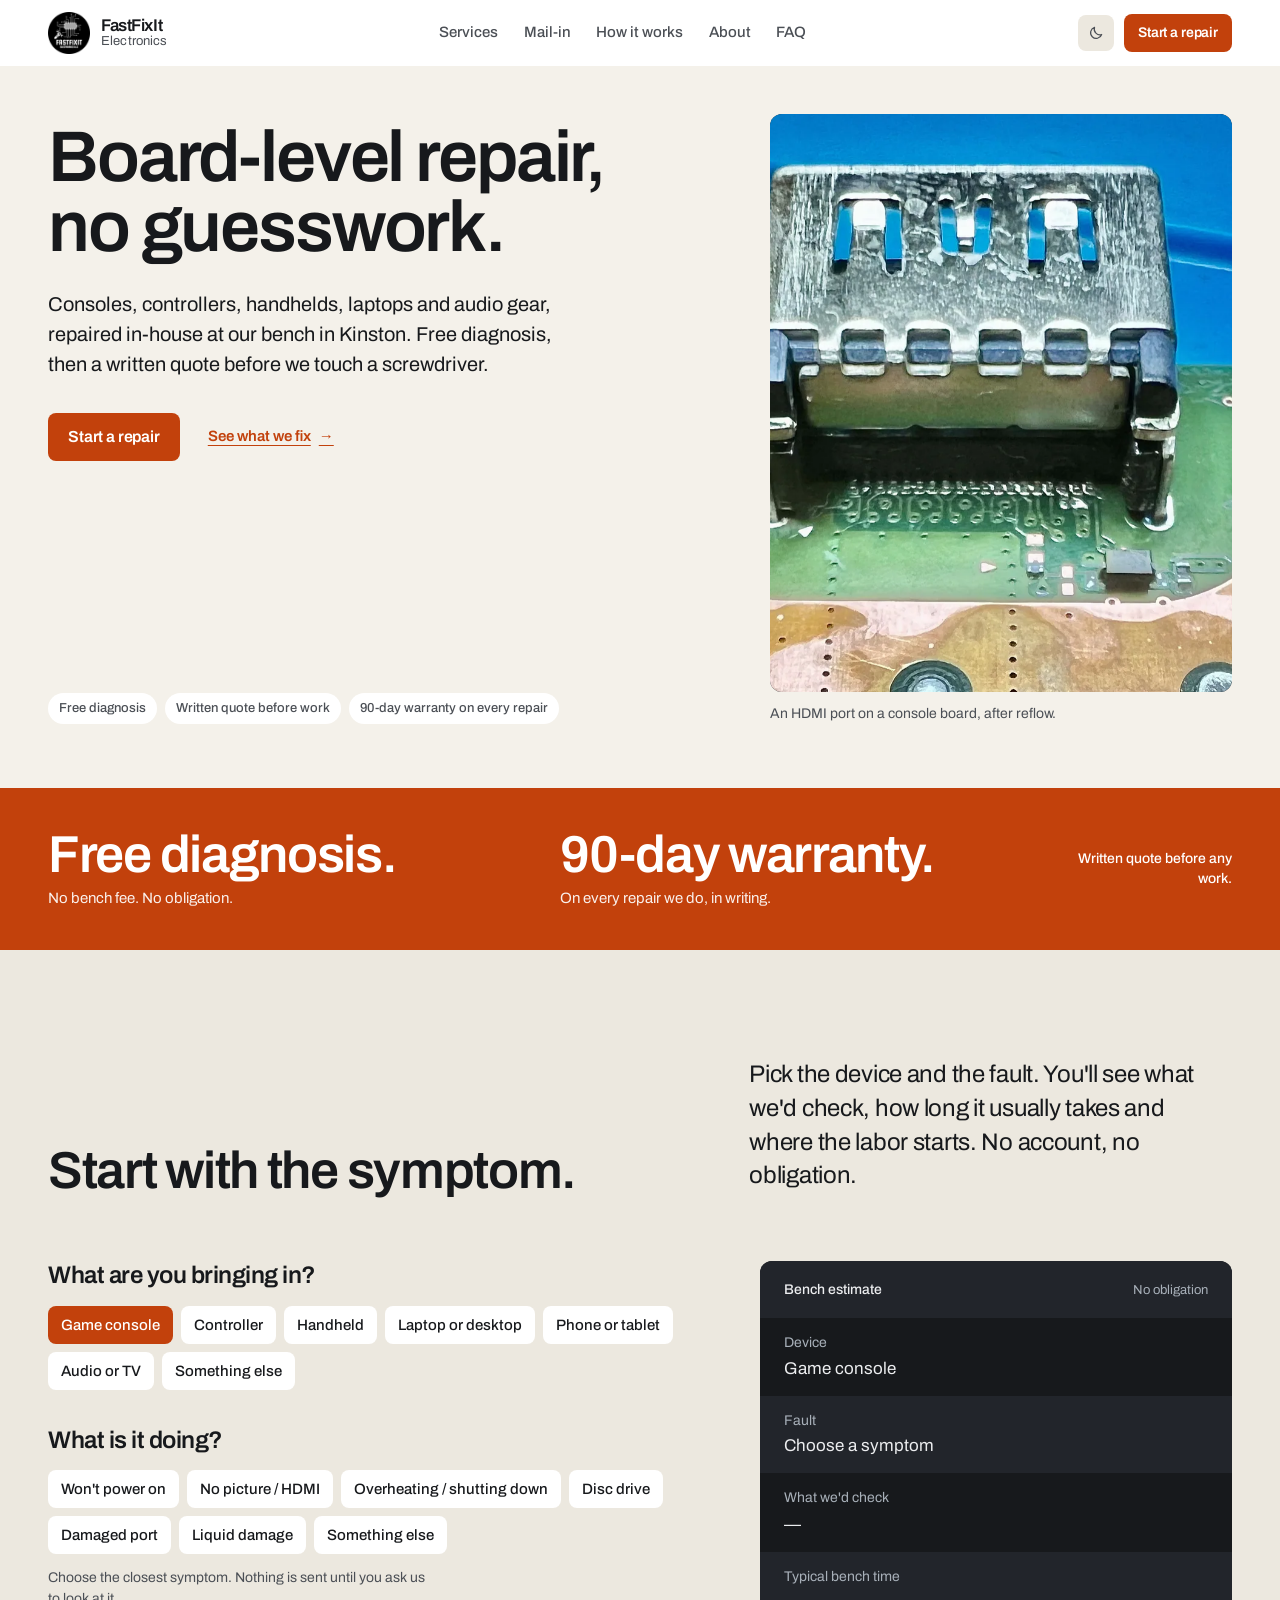
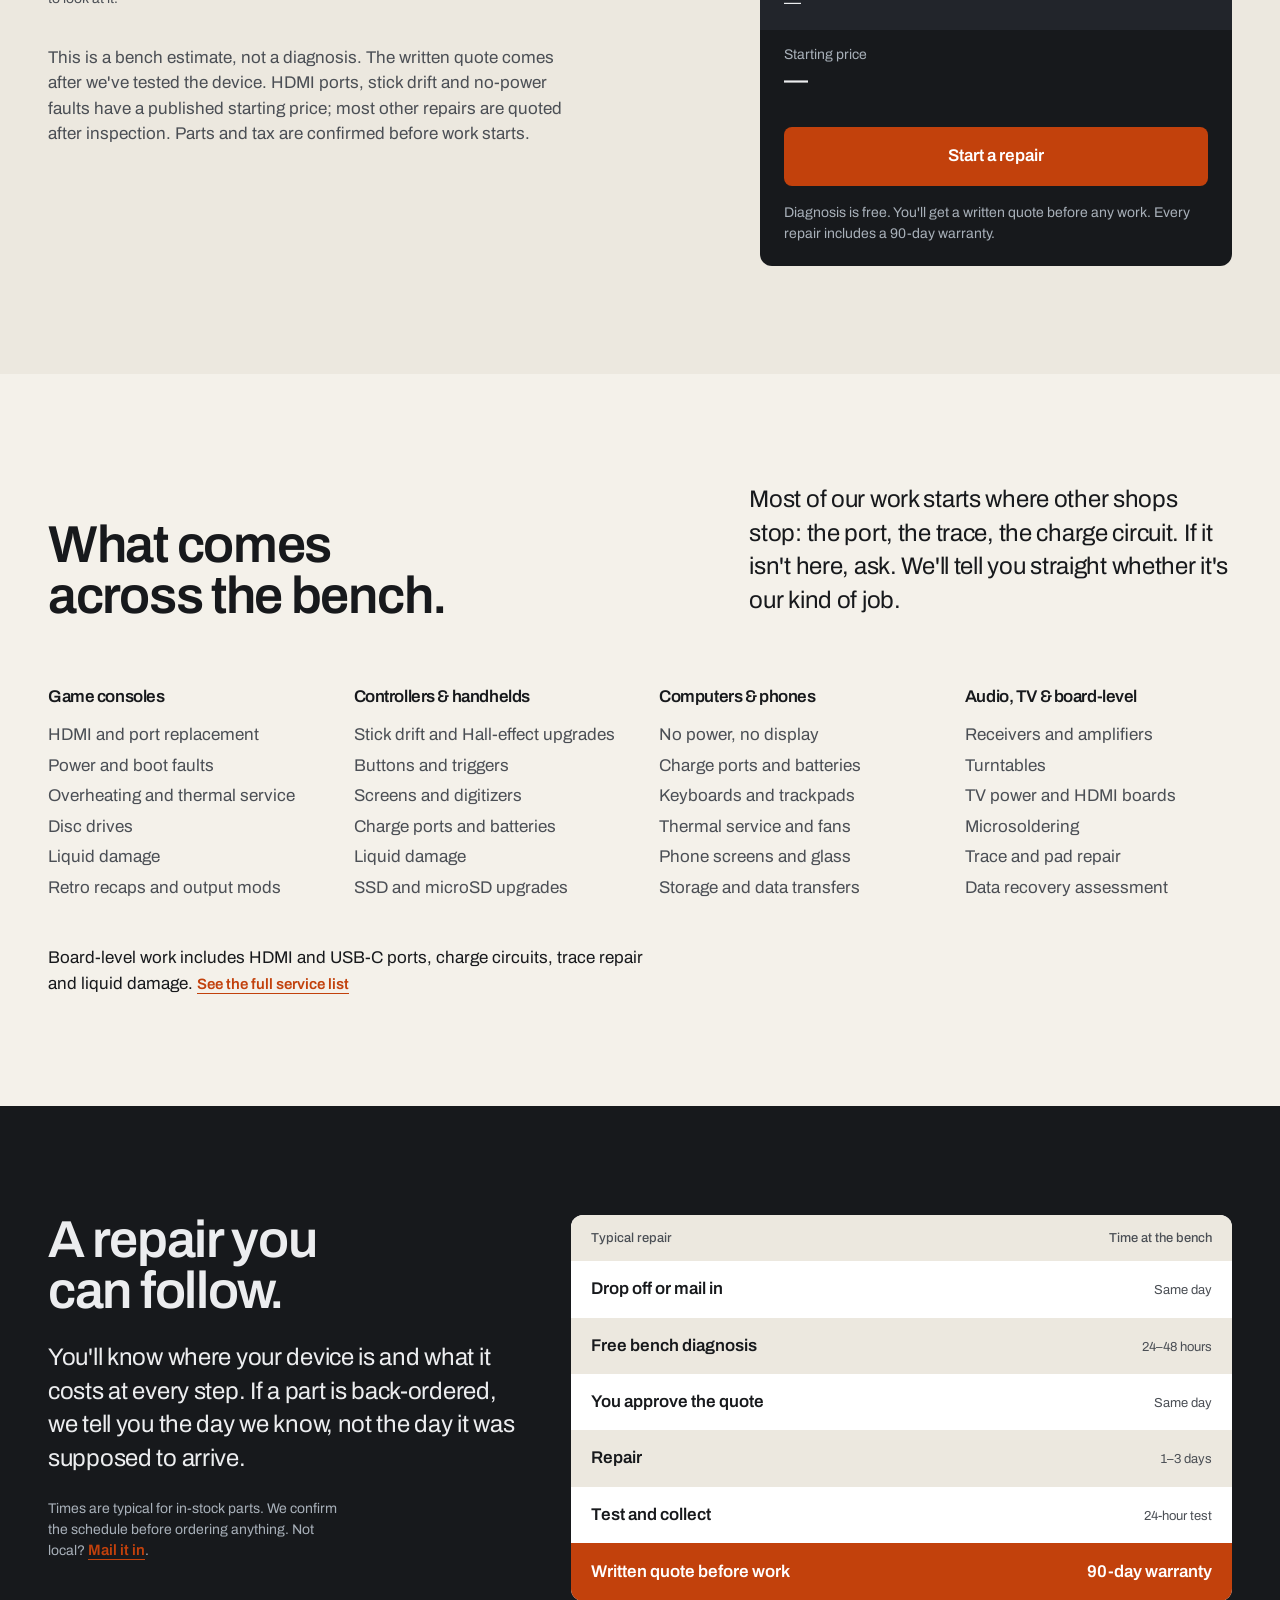
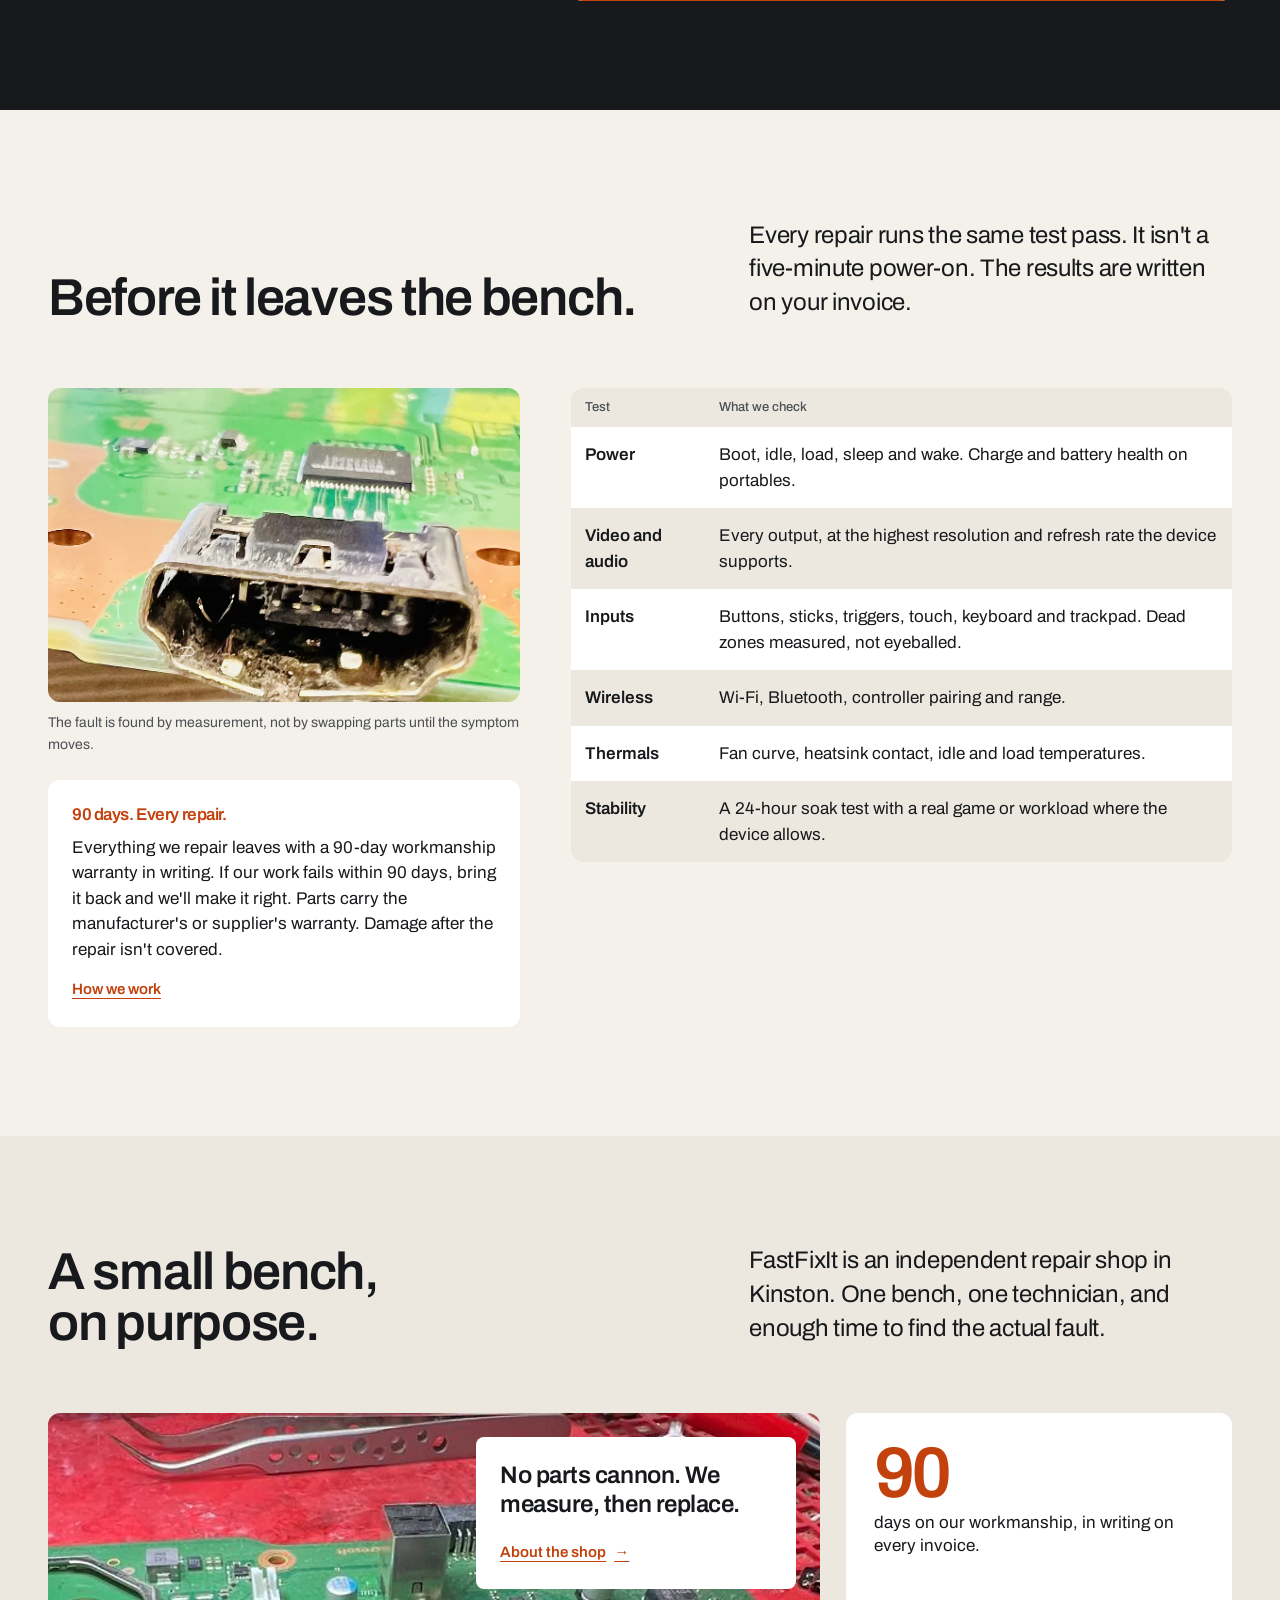
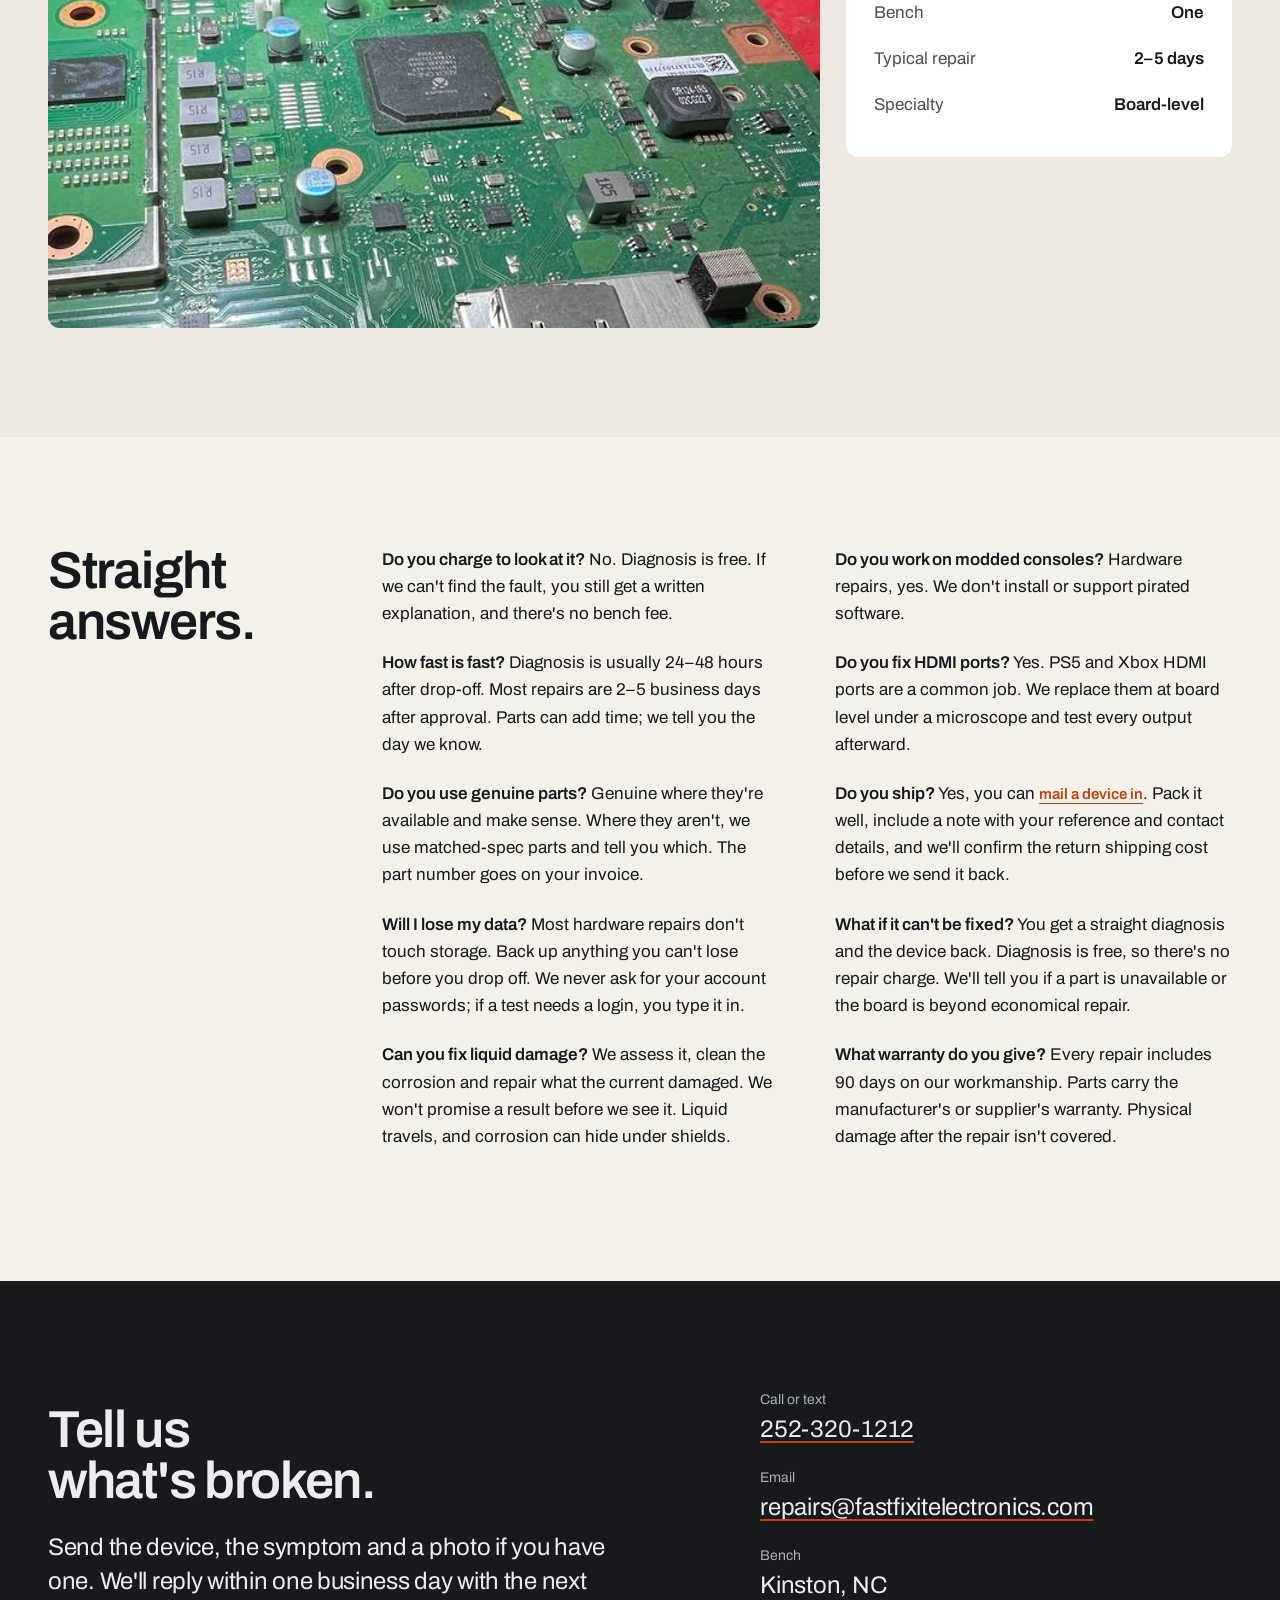
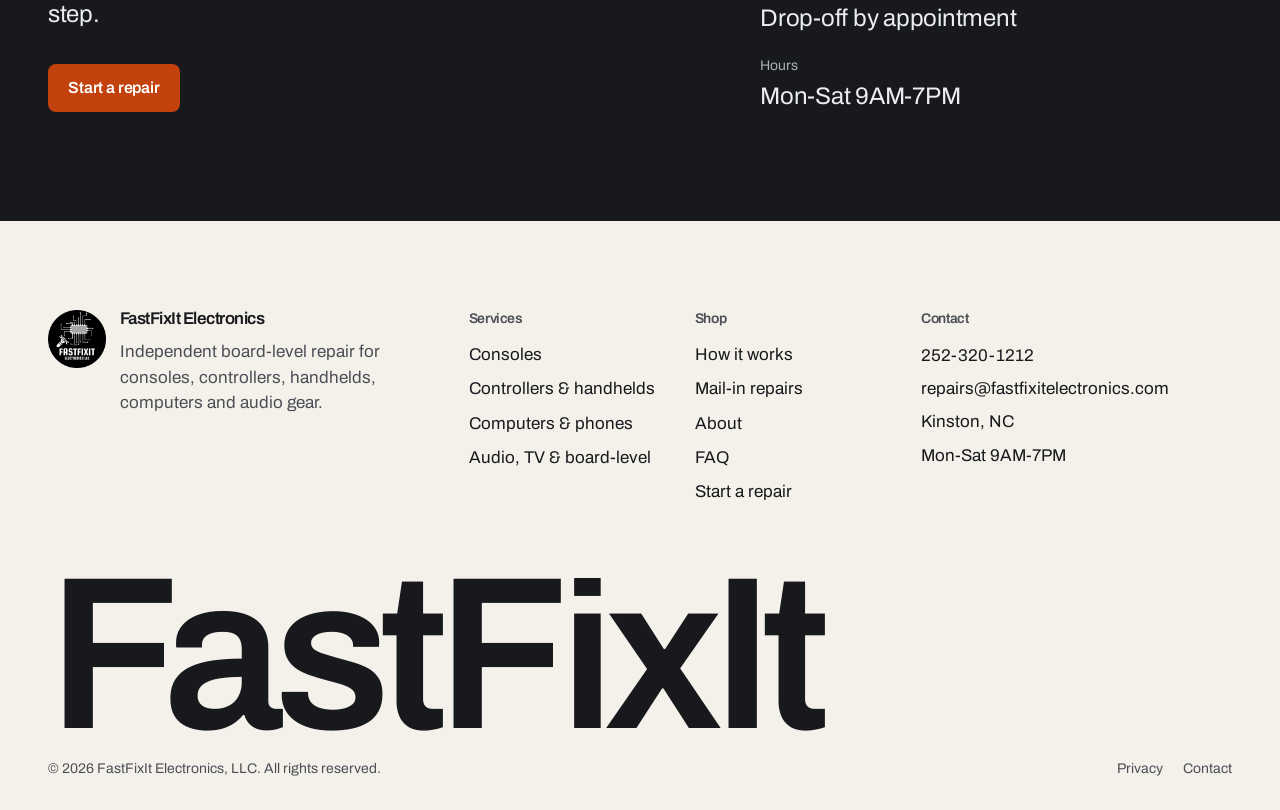
==== index.html @ 43b501da "Version the image URLs so the new photos show immediately" ====
<!doctype html>
<html lang="en-US">
<head>
  <meta charset="utf-8">
  <meta name="viewport" content="width=device-width, initial-scale=1">
  <title>FastFixIt Electronics | Free diagnosis &amp; 90-day repair warranty</title>
  <meta name="description" content="Independent board-level repair for game consoles, controllers, handhelds, laptops, phones and audio gear. Free diagnosis, a written quote and a 90-day warranty on every repair.">
  <meta name="theme-color" content="#f4f1ea">
  <meta property="og:title" content="FastFixIt Electronics | Free diagnosis &amp; 90-day repair warranty">
  <meta property="og:description" content="Independent board-level repair for consoles, controllers, handhelds, computers and audio gear. Free diagnosis, a written quote and a 90-day warranty on every repair.">
  <meta property="og:type" content="website">
  <meta property="og:site_name" content="FastFixIt Electronics">
  <meta name="twitter:card" content="summary">
  <link rel="icon" href="favicon-32.png" sizes="32x32" type="image/png">
  <link rel="icon" href="favicon-16.png" sizes="16x16" type="image/png">
  <link rel="apple-touch-icon" href="apple-touch-icon.png">
  <link rel="preload" href="assets/fonts/archivo-var.woff2" as="font" type="font/woff2" crossorigin>
  <link rel="preload" as="image" href="assets/img/bench-solder.webp?v=20261119c" imagesrcset="assets/img/bench-solder-sm.webp?v=20261119c 800w, assets/img/bench-solder.webp?v=20261119c 1200w" imagesizes="(max-width: 900px) 90vw, 40vw" fetchpriority="high">
  <link rel="stylesheet" href="assets/css/site.css?v=20261119c">
  <link rel="stylesheet" href="assets/css/theme-v2.css?v=20261119c">
  <script src="assets/js/boot.js?v=20261119c"></script>
</head>
<body>
  <a class="skip-link" href="#main">Skip to content</a>

  <header class="site-header">
    <div class="shell header-inner">
      <a class="brand" href="index.html" aria-label="FastFixIt Electronics home">
        <img class="brand-badge" src="assets/brand/badge-96.png" width="46" height="46" alt="">
        <span class="brand-text">
          <span class="brand-name">FastFixIt</span>
          <span class="brand-sub">Electronics</span>
        </span>
      </a>
      <nav class="nav" id="site-nav" aria-label="Primary">
        <a href="services.html">Services</a>
        <a href="mail-in.html">Mail-in</a>
        <a href="index.html#process">How it works</a>
        <a href="about.html">About</a>
        <a href="index.html#faq">FAQ</a>
        <a class="nav-cta" href="request.html">Start a repair</a>
      </nav>
      <div class="header-actions">
        <button class="theme-toggle" type="button" data-theme-toggle aria-label="Switch to dark mode" title="Toggle dark mode">
          <svg class="theme-icon theme-icon-moon" viewBox="0 0 24 24" aria-hidden="true"><path d="M20.5 14.2A8.5 8.5 0 0 1 9.8 3.5 8.5 8.5 0 1 0 20.5 14.2Z" fill="none" stroke="currentColor" stroke-width="1.8" stroke-linejoin="round"/></svg>
          <svg class="theme-icon theme-icon-sun" viewBox="0 0 24 24" aria-hidden="true"><circle cx="12" cy="12" r="4" fill="none" stroke="currentColor" stroke-width="1.8"/><path d="M12 2v2M12 20v2M4.9 4.9l1.4 1.4M17.7 17.7l1.4 1.4M2 12h2M20 12h2M4.9 19.1l1.4-1.4M17.7 6.3l1.4-1.4" fill="none" stroke="currentColor" stroke-width="1.8" stroke-linecap="round"/></svg>
        </button>
        <a class="btn btn--sm" href="request.html">Start a repair</a>
        <button class="nav-toggle" type="button" aria-expanded="false" aria-controls="site-nav" data-nav-toggle>Menu</button>
      </div>
    </div>
  </header>

  <main id="main">
    <section class="hero">
      <div class="shell hero-grid">
        <div class="hero-copy">
          <h1>Board-level repair,<br>no guesswork.</h1>
          <p class="hero-lede">Consoles, controllers, handhelds, laptops and audio gear, repaired in-house at our bench in <span data-contact="city">[CITY]</span>. Free diagnosis, then a written quote before we touch a screwdriver.</p>
          <div class="hero-actions">
            <a class="btn" href="request.html">Start a repair</a>
            <a class="text-link" href="#services">See what we fix <span aria-hidden="true">→</span></a>
          </div>
          <ul class="hero-facts">
            <li>Free diagnosis</li>
            <li>Written quote before work</li>
            <li>90-day warranty on every repair</li>
          </ul>
        </div>

        <figure class="hero-media">
          <div class="hero-frame" data-crossfade>
            <img class="hero-slide is-active" src="assets/img/bench-solder.webp?v=20261119c" srcset="assets/img/bench-solder-sm.webp?v=20261119c 800w, assets/img/bench-solder.webp?v=20261119c 1200w" sizes="(max-width: 900px) 90vw, 40vw" width="1200" height="1500" alt="An HDMI port fitted to a game console board, photographed close up on the bench." fetchpriority="high">
            <img class="hero-slide" src="assets/img/bench-hdmi.webp?v=20261119c" srcset="assets/img/bench-hdmi-sm.webp?v=20261119c 800w, assets/img/bench-hdmi.webp?v=20261119c 1200w" sizes="(max-width: 900px) 90vw, 40vw" width="1200" height="1500" alt="A game console board with its HDMI port in the center of the frame." fetchpriority="low">
            <img class="hero-slide" src="assets/img/bench-stick.webp?v=20261119c" srcset="assets/img/bench-stick-sm.webp?v=20261119c 800w, assets/img/bench-stick.webp?v=20261119c 1200w" sizes="(max-width: 900px) 90vw, 40vw" width="1200" height="1500" alt="The inside of a Nintendo Switch, showing the charge port board beside the battery." fetchpriority="low">
          </div>
          <figcaption class="hero-caption">An HDMI port on a console board, after reflow.</figcaption>
        </figure>
      </div>
    </section>

    <div class="promise-band" role="region" aria-label="Our promise">
      <div class="shell promise-grid">
        <div>
          <p class="promise-value">Free diagnosis.</p>
          <p class="promise-note">No bench fee. No obligation.</p>
        </div>
        <div>
          <p class="promise-value">90-day warranty.</p>
          <p class="promise-note">On every repair we do, in writing.</p>
        </div>
        <p class="promise-aside">Written quote before any work.</p>
      </div>
    </div>

    <section class="section section--surface" id="estimate">
      <div class="shell">
        <div class="section-head">
          <h2>Start with the symptom.</h2>
          <p class="lede">Pick the device and the fault. You'll see what we'd check, how long it usually takes and where the labor starts. No account, no obligation.</p>
        </div>

        <div class="estimator" data-estimator>
          <div class="estimator-controls">
            <fieldset>
              <legend>What are you bringing in?</legend>
              <div class="chips" data-device-chips></div>
            </fieldset>
            <fieldset>
              <legend>What is it doing?</legend>
              <div class="chips" data-fault-chips></div>
              <p class="estimator-hint" data-fault-hint>Choose the closest symptom.</p>
            </fieldset>
            <p class="estimator-note">This is a bench estimate, not a diagnosis. The written quote comes after we've tested the device. HDMI ports, stick drift and no-power faults have a published starting price; most other repairs are quoted after inspection. Parts and tax are confirmed before work starts.</p>
          </div>

          <aside class="ticket" aria-label="Bench estimate">
            <div class="ticket__head">
              <span>Bench estimate</span>
              <span>No obligation</span>
            </div>
            <div class="ticket__body">
              <div class="ticket__row">
                <span class="ticket__label">Device</span>
                <span class="ticket__value" data-ticket-device>—</span>
              </div>
              <div class="ticket__row">
                <span class="ticket__label">Fault</span>
                <span class="ticket__value" data-ticket-fault>Choose a symptom</span>
              </div>
              <div class="ticket__row">
                <span class="ticket__label">What we'd check</span>
                <span class="ticket__value ticket__value--check" data-ticket-check>—</span>
              </div>
              <div class="ticket__row">
                <span class="ticket__label">Typical bench time</span>
                <span class="ticket__value" data-ticket-time>—</span>
              </div>
              <div class="ticket__row ticket__row--price">
                <span class="ticket__label">Starting price</span>
                <span class="ticket__value" data-ticket-price>—</span>
              </div>
            </div>
            <a class="ticket__cta" href="request.html#request-form" data-ticket-cta>Start a repair</a>
            <p class="ticket__fine">Diagnosis is free. You'll get a written quote before any work. Every repair includes a 90-day warranty.</p>
          </aside>
        </div>
        <noscript>
          <style>.estimator { display: none; }</style>
          <p class="estimator-note">The estimate needs JavaScript. You can still <a href="services.html">see the services</a> or <a href="request.html">send a repair request</a>.</p>
        </noscript>
        <p class="visually-hidden" aria-live="polite" data-estimate-status></p>
      </div>
    </section>

    <section class="section" id="services">
      <div class="shell">
        <div class="section-head">
          <h2>What comes across the bench.</h2>
          <p class="lede">Most of our work starts where other shops stop: the port, the trace, the charge circuit. If it isn't here, ask. We'll tell you straight whether it's our kind of job.</p>
        </div>

        <div class="service-index">
          <div class="service-group" data-reveal>
            <h3>Game consoles</h3>
            <ul>
              <li>HDMI and port replacement</li>
              <li>Power and boot faults</li>
              <li>Overheating and thermal service</li>
              <li>Disc drives</li>
              <li>Liquid damage</li>
              <li>Retro recaps and output mods</li>
            </ul>
          </div>
          <div class="service-group" data-reveal>
            <h3>Controllers &amp; handhelds</h3>
            <ul>
              <li>Stick drift and Hall-effect upgrades</li>
              <li>Buttons and triggers</li>
              <li>Screens and digitizers</li>
              <li>Charge ports and batteries</li>
              <li>Liquid damage</li>
              <li>SSD and microSD upgrades</li>
            </ul>
          </div>
          <div class="service-group" data-reveal>
            <h3>Computers &amp; phones</h3>
            <ul>
              <li>No power, no display</li>
              <li>Charge ports and batteries</li>
              <li>Keyboards and trackpads</li>
              <li>Thermal service and fans</li>
              <li>Phone screens and glass</li>
              <li>Storage and data transfers</li>
            </ul>
          </div>
          <div class="service-group" data-reveal>
            <h3>Audio, TV &amp; board-level</h3>
            <ul>
              <li>Receivers and amplifiers</li>
              <li>Turntables</li>
              <li>TV power and HDMI boards</li>
              <li>Microsoldering</li>
              <li>Trace and pad repair</li>
              <li>Data recovery assessment</li>
            </ul>
          </div>
        </div>

        <div class="service-note">
          <p>Board-level work includes HDMI and USB-C ports, charge circuits, trace repair and liquid damage. <a class="text-link" href="services.html">See the full service list</a></p>
        </div>
      </div>
    </section>

    <section class="section section--ink" id="process">
      <div class="shell process-grid">
        <div class="process-copy" data-reveal>
          <h2>A repair you can follow.</h2>
          <p class="lede">You'll know where your device is and what it costs at every step. If a part is back-ordered, we tell you the day we know, not the day it was supposed to arrive.</p>
          <p class="small">Times are typical for in-stock parts. We confirm the schedule before ordering anything. Not local? <a class="text-link" href="mail-in.html">Mail it in</a>.</p>
        </div>

        <div class="slip" data-reveal>
          <div class="slip__head">
            <span>Typical repair</span>
            <span>Time at the bench</span>
          </div>
          <div class="slip__row">
            <span class="slip__name">Drop off or mail in</span>
            <span class="slip__time">Same day</span>
          </div>
          <div class="slip__row">
            <span class="slip__name">Free bench diagnosis</span>
            <span class="slip__time">24–48 hours</span>
          </div>
          <div class="slip__row">
            <span class="slip__name">You approve the quote</span>
            <span class="slip__time">Same day</span>
          </div>
          <div class="slip__row">
            <span class="slip__name">Repair</span>
            <span class="slip__time">1–3 days</span>
          </div>
          <div class="slip__row">
            <span class="slip__name">Test and collect</span>
            <span class="slip__time">24-hour test</span>
          </div>
          <div class="slip__foot">
            <span>Written quote before work</span>
            <span>90-day warranty</span>
          </div>
        </div>
      </div>
    </section>

    <section class="section" id="standards">
      <div class="shell">
        <div class="section-head">
          <h2>Before it leaves the bench.</h2>
          <p class="lede">Every repair runs the same test pass. It isn't a five-minute power-on. The results are written on your invoice.</p>
        </div>

        <div class="standards-grid">
          <div data-reveal>
            <figure class="standards-photo">
              <img src="assets/img/bench-test.webp?v=20261119c" srcset="assets/img/bench-test-sm.webp?v=20261119c 1000w, assets/img/bench-test.webp?v=20261119c 1600w" sizes="(max-width: 1000px) 90vw, 40vw" width="1600" height="1067" alt="A damaged HDMI port on a console board, with bent pins and a deformed shell." loading="lazy">
              <figcaption>The fault is found by measurement, not by swapping parts until the symptom moves.</figcaption>
            </figure>
            <div class="warranty">
              <h3>90 days. Every repair.</h3>
              <p>Everything we repair leaves with a 90-day workmanship warranty in writing. If our work fails within 90 days, bring it back and we'll make it right. Parts carry the manufacturer's or supplier's warranty. Damage after the repair isn't covered.</p>
              <a class="text-link" href="about.html#standards">How we work</a>
            </div>
          </div>

          <div data-reveal>
            <div class="table-card">
              <table class="test-table">
              <thead>
                <tr>
                  <th scope="col">Test</th>
                  <th scope="col">What we check</th>
                </tr>
              </thead>
              <tbody>
                <tr>
                  <td>Power</td>
                  <td>Boot, idle, load, sleep and wake. Charge and battery health on portables.</td>
                </tr>
                <tr>
                  <td>Video and audio</td>
                  <td>Every output, at the highest resolution and refresh rate the device supports.</td>
                </tr>
                <tr>
                  <td>Inputs</td>
                  <td>Buttons, sticks, triggers, touch, keyboard and trackpad. Dead zones measured, not eyeballed.</td>
                </tr>
                <tr>
                  <td>Wireless</td>
                  <td>Wi-Fi, Bluetooth, controller pairing and range.</td>
                </tr>
                <tr>
                  <td>Thermals</td>
                  <td>Fan curve, heatsink contact, idle and load temperatures.</td>
                </tr>
                <tr>
                  <td>Stability</td>
                  <td>A 24-hour soak test with a real game or workload where the device allows.</td>
                </tr>
              </tbody>
            </table>
            </div>
          </div>
        </div>
      </div>
    </section>

    <section class="section section--surface" id="shop">
      <div class="shell">
        <div class="section-head">
          <h2>A small bench, on purpose.</h2>
          <p class="lede">FastFixIt is an independent repair shop in <span data-contact="city">[CITY]</span>. One bench, one technician, and enough time to find the actual fault.</p>
        </div>

        <div class="about-teaser">
          <div class="about-photo" data-reveal>
            <img src="assets/img/bench-wide.webp?v=20261119c" srcset="assets/img/bench-wide-sm.webp?v=20261119c 1200w, assets/img/bench-wide.webp?v=20261119c 1800w" sizes="(max-width: 1000px) 90vw, 65vw" width="1800" height="1200" alt="A console motherboard on the repair bench, with tweezers and tools nearby." loading="lazy">
            <div class="about-card">
              <p>No parts cannon. We measure, then replace.</p>
              <a class="text-link" href="about.html">About the shop <span aria-hidden="true">→</span></a>
            </div>
          </div>

          <aside class="facts-tile" data-reveal>
            <p class="big">90</p>
            <p class="big-label">days on our workmanship, in writing on every invoice.</p>
            <ul>
              <li><span>Bench</span><span>One</span></li>
              <li><span>Typical repair</span><span>2–5 days</span></li>
              <li><span>Specialty</span><span>Board-level</span></li>
            </ul>
          </aside>
        </div>
      </div>
    </section>

    <section class="section" id="faq">
      <div class="shell faq-grid">
        <div data-reveal>
          <h2>Straight answers.</h2>
        </div>
        <div class="faq-cols" data-reveal>
          <p><strong>Do you charge to look at it?</strong> No. Diagnosis is free. If we can't find the fault, you still get a written explanation, and there's no bench fee.</p>
          <p><strong>How fast is fast?</strong> Diagnosis is usually 24–48 hours after drop-off. Most repairs are 2–5 business days after approval. Parts can add time; we tell you the day we know.</p>
          <p><strong>Do you use genuine parts?</strong> Genuine where they're available and make sense. Where they aren't, we use matched-spec parts and tell you which. The part number goes on your invoice.</p>
          <p><strong>Will I lose my data?</strong> Most hardware repairs don't touch storage. Back up anything you can't lose before you drop off. We never ask for your account passwords; if a test needs a login, you type it in.</p>
          <p><strong>Can you fix liquid damage?</strong> We assess it, clean the corrosion and repair what the current damaged. We won't promise a result before we see it. Liquid travels, and corrosion can hide under shields.</p>
          <p><strong>Do you work on modded consoles?</strong> Hardware repairs, yes. We don't install or support pirated software.</p>
          <p><strong>Do you fix HDMI ports?</strong> Yes. PS5 and Xbox HDMI ports are a common job. We replace them at board level under a microscope and test every output afterward.</p>
          <p><strong>Do you ship?</strong> Yes, you can <a class="text-link" href="mail-in.html">mail a device in</a>. Pack it well, include a note with your reference and contact details, and we'll confirm the return shipping cost before we send it back.</p>
          <p><strong>What if it can't be fixed?</strong> You get a straight diagnosis and the device back. Diagnosis is free, so there's no repair charge. We'll tell you if a part is unavailable or the board is beyond economical repair.</p>
          <p><strong>What warranty do you give?</strong> Every repair includes 90 days on our workmanship. Parts carry the manufacturer's or supplier's warranty. Physical damage after the repair isn't covered.</p>
        </div>
      </div>
    </section>

    <section class="section section--ink" id="contact">
      <div class="shell contact-grid">
        <div class="contact-copy" data-reveal>
          <h2>Tell us what's broken.</h2>
          <p class="lede">Send the device, the symptom and a photo if you have one. We'll reply within one business day with the next step.</p>
          <a class="btn btn--brass" href="request.html">Start a repair</a>
        </div>

        <dl class="contact-list" data-reveal>
          <div class="contact-item">
            <dt>Call or text</dt>
            <dd><a data-contact="phone" href="tel:">[PHONE]</a></dd>
          </div>
          <div class="contact-item">
            <dt>Email</dt>
            <dd><a data-contact="email" href="mailto:">[EMAIL]</a></dd>
          </div>
          <div class="contact-item">
            <dt>Bench</dt>
            <dd><span data-contact="city-line">Kinston, NC</span><br>Drop-off by appointment</dd>
          </div>
          <div class="contact-item">
            <dt>Hours</dt>
            <dd><span data-contact="hours">[HOURS]</span></dd>
          </div>
        </dl>
      </div>
    </section>
  </main>

  <footer class="site-footer">
    <div class="shell">
      <div class="footer-top">
        <div class="footer-brand">
          <img src="assets/brand/badge-192.png" width="58" height="58" alt="" loading="lazy">
          <div>
            <p class="footer-name">FastFixIt Electronics</p>
            <p>Independent board-level repair for consoles, controllers, handhelds, computers and audio gear.</p>
          </div>
        </div>

        <div class="footer-col">
          <h3>Services</h3>
          <ul>
            <li><a href="services.html#consoles">Consoles</a></li>
            <li><a href="services.html#controllers">Controllers &amp; handhelds</a></li>
            <li><a href="services.html#computers">Computers &amp; phones</a></li>
            <li><a href="services.html#board-level">Audio, TV &amp; board-level</a></li>
          </ul>
        </div>

        <div class="footer-col">
          <h3>Shop</h3>
          <ul>
            <li><a href="index.html#process">How it works</a></li>
            <li><a href="mail-in.html">Mail-in repairs</a></li>
            <li><a href="about.html">About</a></li>
            <li><a href="index.html#faq">FAQ</a></li>
            <li><a href="request.html">Start a repair</a></li>
          </ul>
        </div>

        <div class="footer-col">
          <h3>Contact</h3>
          <div class="footer-contact">
            <p><a data-contact="phone" href="tel:">[PHONE]</a></p>
            <p><a data-contact="email" href="mailto:">[EMAIL]</a></p>
            <p><span data-contact="city-line">Kinston, NC</span></p>
            <p><span data-contact="hours">[HOURS]</span></p>
          </div>
        </div>
      </div>

      <div class="footer-mark" aria-hidden="true">
        <p>FastFixIt</p>
      </div>

      <div class="footer-legal">
        <p>© <span data-year>2026</span> FastFixIt Electronics, LLC. All rights reserved.</p>
        <nav aria-label="Legal">
          <a href="privacy.html">Privacy</a>
          <a href="index.html#contact">Contact</a>
        </nav>
      </div>
    </div>
  </footer>

  <script src="assets/js/config.js?v=20261119c" defer></script>
  <script src="assets/js/data.js?v=20261119c" defer></script>
  <script src="assets/js/site.js?v=20261119c" defer></script>
  <script src="assets/js/estimator.js?v=20261119c" defer></script>
</body>
</html>
---- assets/css/site.css ----
/* ============================================================
   FastFixIt Electronics — site styles
   One family, one ground, one accent. No gradients, no shadows
   at rest, no ornament that does not carry content.
   ============================================================ */

@font-face {
  font-family: "Archivo";
  src: url("../fonts/archivo-var.woff2") format("woff2");
  font-weight: 100 900;
  font-style: normal;
  font-display: swap;
}

:root {
  /* Repair Bench V2 tokens */
  --paper: #f4f1ea;
  --paper-2: #ece8df;
  --paper-3: #e3ded3;
  --surface: #ffffff;
  --surface-muted: #ece8df;
  --ink: #17191c;
  --ink-2: #1f2227;
  --ink-3: #2a2e36;
  --muted: #4b4f55;
  --on-ink: #ecedef;
  --on-ink-muted: #a8b0b9;
  --accent: #c2410c;
  --accent-hover: #9a3309;
  --accent-ink: #ffffff;
  --accent-soft: #fbe9e1;
  --brass: #c2410c;
  --brass-dark: #9a3309;
  --success: #227a4b;
  --warning: #a86400;
  --info: #2563eb;
  --error: #b42318;
  --danger-soft: #fbe9e7;
  --field: #ffffff;
  --line: #d9d5cb;
  --line-strong: #b9b3a6;
  --band: #17191c;
  --band-2: #22252b;
  --band-line: #2b3038;
  --band-ink: #ecedef;
  --band-muted: #a8b0b9;
  --card-muted: #4b4f55;
  --font: "Archivo", "Helvetica Neue", Arial, sans-serif;
  --radius: 8px;
  --radius-lg: 12px;

  --step-0: 0.875rem;
  --step-1: 1.0625rem;
  --step-2: clamp(1.25rem, 1.1rem + 0.55vw, 1.5rem);
  --step-3: clamp(2rem, 1.35rem + 2.5vw, 3.25rem);
  --step-4: clamp(2rem, 1.2rem + 4.1vw, 4.5rem);

  --pad: clamp(20px, 4.2vw, 48px);
  --max: 1320px;
  --gap: clamp(16px, 2vw, 28px);
  --section: clamp(76px, 8.5vw, 128px);
  --focus: var(--accent);
}

html[data-theme="dark"] {
  color-scheme: dark;
  --paper: #0f1114;
  --paper-2: #171a1f;
  --paper-3: #1e2228;
  --surface: #171a1f;
  --surface-muted: #1e2228;
  --ink: #ecedef;
  --ink-2: #f1f2f4;
  --ink-3: #2a2e36;
  --muted: #aeb5be;
  --on-ink: #ecedef;
  --on-ink-muted: #a8b0b9;
  --accent: #ff7a3d;
  --accent-hover: #ff965f;
  --accent-ink: #0f1114;
  --accent-soft: #2a1a12;
  --brass: #ff7a3d;
  --brass-dark: #ff965f;
  --success: #5dd39e;
  --warning: #fbbf24;
  --info: #60a5fa;
  --error: #f87171;
  --danger-soft: #3a1d1b;
  --field: #171a1f;
  --line: #2b3038;
  --line-strong: #3d444f;
  --band: #1e2228;
  --band-2: #262b33;
  --band-line: #3d444f;
  --band-ink: #ecedef;
  --band-muted: #a8b0b9;
  --card-muted: #aeb5be;
  --focus: var(--accent);
}

*,
*::before,
*::after {
  box-sizing: border-box;
}

html {
  -webkit-text-size-adjust: 100%;
  scroll-behavior: smooth;
}

body {
  margin: 0;
  background: var(--paper);
  color: var(--ink);
  font-family: var(--font);
  font-size: var(--step-1);
  line-height: 1.55;
  letter-spacing: 0;
  font-synthesis: none;
  -webkit-font-smoothing: antialiased;
  text-rendering: optimizeLegibility;
}

body.nav-open {
  overflow: hidden;
}

img,
svg {
  display: block;
  max-width: 100%;
  height: auto;
}

h1,
h2,
h3,
h4,
p,
figure,
blockquote,
dl,
dd {
  margin: 0;
}

h1,
h2,
h3,
h4 {
  font-weight: 400;
  letter-spacing: -0.03em;
  line-height: 0.98;
  text-wrap: balance;
}

h1 {
  font-size: var(--step-4);
  letter-spacing: -0.035em;
}

h2 {
  font-size: var(--step-3);
  max-width: 17ch;
}

h3 {
  font-size: var(--step-1);
  font-weight: 600;
  letter-spacing: -0.01em;
  line-height: 1.25;
}

ul,
ol {
  margin: 0;
  padding: 0;
}

li {
  list-style: none;
}

a {
  color: inherit;
  text-decoration-thickness: 2px;
  text-underline-offset: 4px;
}

a:hover {
  text-decoration-color: var(--brass);
}

strong {
  font-weight: 600;
}

::selection {
  background: var(--brass);
  color: var(--ink);
}

:where(a, button, input, select, textarea, summary):focus-visible {
  outline: 3px solid var(--focus);
  outline-offset: 3px;
}

:where(#estimate, #process, #standards, #faq, #contact, #request-form, #services) {
  scroll-margin-top: 24px;
}

.shell {
  width: min(calc(100% - (var(--pad) * 2)), var(--max));
  margin-inline: auto;
}

.section {
  padding-block: var(--section);
}

.section--surface {
  background: var(--paper-2);
}

.section--ink {
  --focus: var(--on-ink);
  background: var(--ink);
  color: var(--on-ink);
  --muted: var(--on-ink-muted);
}

.lede {
  font-size: var(--step-2);
  line-height: 1.4;
  letter-spacing: -0.012em;
  max-width: 44ch;
}

.muted {
  color: var(--muted);
}

.small {
  font-size: var(--step-0);
  line-height: 1.45;
}

.measure {
  max-width: 64ch;
}

.visually-hidden {
  position: absolute !important;
  width: 1px;
  height: 1px;
  padding: 0;
  margin: -1px;
  overflow: hidden;
  clip: rect(0, 0, 0, 0);
  white-space: nowrap;
  border: 0;
}

.skip-link {
  position: fixed;
  top: 12px;
  left: 12px;
  z-index: 100;
  transform: translateY(-160%);
  background: var(--ink);
  color: var(--paper);
  padding: 12px 18px;
  font-weight: 600;
  text-decoration: none;
}

.skip-link:focus {
  transform: none;
}

/* ---------- buttons and links ---------- */

.btn {
  display: inline-flex;
  align-items: center;
  justify-content: center;
  gap: 10px;
  min-height: 52px;
  padding: 0 22px;
  border: 0;
  border-radius: 0;
  background: var(--ink);
  color: var(--paper);
  font: inherit;
  font-size: 1.0625rem;
  font-weight: 600;
  letter-spacing: -0.01em;
  line-height: 1.2;
  text-align: center;
  text-decoration: none;
  cursor: pointer;
  transition: background-color 160ms ease, color 160ms ease, transform 100ms ease;
}

.btn:hover {
  background: var(--brass);
  color: var(--ink);
}

.btn:active {
  transform: translateY(1px);
}

.btn--brass {
  background: var(--brass);
  color: var(--ink);
}

.btn--brass:hover {
  background: var(--brass-dark);
}

.btn--sm {
  min-height: 42px;
  padding: 0 16px;
  font-size: 1.0625rem;
}

.section--ink .btn {
  background: var(--paper);
  color: var(--ink);
}

.section--ink .btn:hover {
  background: var(--brass);
}

.text-link {
  display: inline-flex;
  align-items: baseline;
  gap: 8px;
  padding-bottom: 4px;
  border-bottom: 2px solid var(--brass);
  font-size: 1.0625rem;
  font-weight: 600;
  text-decoration: none;
  transition: border-color 160ms ease;
}

.text-link:hover {
  border-color: var(--ink);
}

.section--ink .text-link:hover {
  border-color: var(--on-ink);
}

/* ---------- header ---------- */

.site-header {
  position: relative;
  z-index: 30;
  padding-block: 18px;
  background: var(--paper);
}

.header-inner {
  display: flex;
  align-items: center;
  justify-content: space-between;
  gap: 24px;
}

.brand {
  display: inline-flex;
  align-items: center;
  gap: 12px;
  text-decoration: none;
}

.brand-badge {
  width: 46px;
  height: 46px;
  flex: none;
}

.brand-text {
  display: flex;
  flex-direction: column;
  line-height: 1.05;
}

.brand-name {
  font-size: 1.0625rem;
  font-weight: 600;
  letter-spacing: -0.03em;
}

.brand-sub {
  font-size: 0.875rem;
  color: var(--muted);
  letter-spacing: 0.01em;
}

.nav {
  display: flex;
  align-items: center;
  gap: clamp(18px, 2.4vw, 34px);
  font-size: 1.0625rem;
}

.nav a {
  padding-block: 6px;
  text-decoration: none;
}

.nav a:hover {
  text-decoration: underline;
  text-decoration-color: var(--brass);
  text-underline-offset: 5px;
}

.nav a[aria-current="page"] {
  font-weight: 600;
}

.nav-cta {
  display: none;
}

.header-actions {
  display: flex;
  align-items: center;
  gap: 14px;
}

.nav-toggle {
  display: none;
  min-height: 42px;
  padding: 0 12px;
  border: 0;
  background: transparent;
  color: var(--ink);
  font: inherit;
  font-size: 1.0625rem;
  font-weight: 600;
  cursor: pointer;
}

/* ---------- hero ---------- */

.hero {
  padding-top: clamp(28px, 4vw, 56px);
  padding-bottom: clamp(48px, 6vw, 80px);
}

.hero-grid {
  display: grid;
  grid-template-columns: minmax(0, 1.45fr) minmax(0, 1fr);
  gap: clamp(28px, 4vw, 64px);
  align-items: stretch;
}

.hero-copy {
  display: flex;
  flex-direction: column;
  padding-top: 8px;
}

.hero-copy > * {
  animation: rise 800ms cubic-bezier(0.2, 0.7, 0.2, 1) both;
}

.hero-copy > :nth-child(2) {
  animation-delay: 80ms;
}

.hero-copy > :nth-child(3) {
  animation-delay: 160ms;
}

.hero-copy > :nth-child(4) {
  animation-delay: 240ms;
}

@keyframes rise {
  from {
    opacity: 0;
    transform: translateY(18px);
  }
  to {
    opacity: 1;
    transform: none;
  }
}

.hero h1 {
  max-width: none;
}

.hero-lede {
  margin-top: 26px;
  max-width: 46ch;
  font-size: clamp(1.0625rem, 0.95rem + 0.5vw, 1.25rem);
  line-height: 1.5;
}

.hero-actions {
  display: flex;
  flex-wrap: wrap;
  align-items: center;
  gap: 18px 28px;
  margin-top: 34px;
}

.hero-facts {
  display: flex;
  flex-wrap: wrap;
  gap: 12px 28px;
  margin-top: auto;
  padding-top: 48px;
  font-size: 1.0625rem;
  line-height: 1.4;
  color: var(--muted);
}

.hero-facts li {
  position: relative;
  padding-left: 16px;
}

.hero-facts li::before {
  content: "";
  position: absolute;
  left: 0;
  top: 0.62em;
  width: 6px;
  height: 6px;
  background: var(--brass);
}

.hero-media {
  animation: fade-in 900ms ease 150ms both;
}

@keyframes fade-in {
  from {
    opacity: 0;
  }
  to {
    opacity: 1;
  }
}

.hero-frame {
  position: relative;
  aspect-ratio: 4 / 5;
  overflow: hidden;
  background: var(--ink);
}

.hero-slide {
  position: absolute;
  inset: 0;
  width: 100%;
  height: 100%;
  object-fit: cover;
  opacity: 0;
  transition: opacity 1400ms ease;
}

.hero-slide.is-active {
  opacity: 1;
  animation: drift 8s linear both;
}

@keyframes drift {
  from {
    transform: scale(1.012);
  }
  to {
    transform: scale(1.05);
  }
}

.hero-caption {
  margin-top: 12px;
  max-width: 44ch;
  font-size: 0.875rem;
  line-height: 1.45;
  color: var(--muted);
}

/* ---------- section headings ---------- */

.section-head {
  display: grid;
  grid-template-columns: minmax(0, 7fr) minmax(0, 5fr);
  gap: var(--gap);
  align-items: end;
  margin-bottom: clamp(40px, 5vw, 64px);
}

.section-head h2 {
  max-width: 20ch;
}

.section-head .lede {
  max-width: 38ch;
  padding-bottom: 4px;
}

[data-reveal] {
  --reveal-delay: 0ms;
}

.js [data-reveal].is-in {
  animation: reveal-in 650ms cubic-bezier(0.2, 0.7, 0.2, 1) both;
  animation-delay: var(--reveal-delay);
}

@keyframes reveal-in {
  from {
    opacity: 0;
    transform: translateY(18px);
  }
  to {
    opacity: 1;
    transform: none;
  }
}

/* ---------- estimator ---------- */

.estimator {
  display: grid;
  grid-template-columns: minmax(0, 7fr) minmax(0, 5fr);
  gap: clamp(32px, 4vw, 64px);
  align-items: start;
}

.estimator fieldset {
  margin: 0 0 36px;
  padding: 0;
  border: 0;
}

.estimator legend {
  margin-bottom: 16px;
  padding: 0;
  font-size: var(--step-2);
  font-weight: 500;
  letter-spacing: -0.02em;
  line-height: 1.2;
}

.chips {
  display: flex;
  flex-wrap: wrap;
  gap: 8px;
}

.chip {
  padding: 11px 14px;
  border: 0;
  border-radius: 0;
  background: var(--paper);
  color: var(--ink);
  font: inherit;
  font-size: 1.0625rem;
  line-height: 1.2;
  text-align: left;
  cursor: pointer;
  transition: background-color 150ms ease, color 150ms ease;
}

.chip:hover {
  background: var(--paper-3);
}

.chip[aria-pressed="true"] {
  background: var(--ink);
  color: var(--paper);
}

.estimator-hint {
  margin-top: 14px;
  max-width: 48ch;
  font-size: var(--step-0);
  line-height: 1.45;
  color: var(--muted);
}

.estimator-note {
  max-width: 52ch;
  font-size: 1.0625rem;
  line-height: 1.5;
  color: var(--muted);
}

.ticket {
  position: sticky;
  top: 24px;
  background: var(--ink);
  color: var(--on-ink);
}

.ticket__head {
  display: flex;
  align-items: baseline;
  justify-content: space-between;
  gap: 16px;
  padding: 18px 24px;
  background: var(--ink-3);
  font-size: 1.0625rem;
  font-weight: 600;
}

.ticket__head span:last-child {
  font-size: 0.875rem;
  font-weight: 400;
  color: var(--on-ink-muted);
}

.ticket__row {
  padding: 15px 24px;
  background: var(--ink);
}

.ticket__row:nth-child(even) {
  background: #1b1915;
}

.ticket__label {
  display: block;
  margin-bottom: 4px;
  font-size: 0.875rem;
  line-height: 1.4;
  color: var(--on-ink-muted);
}

.ticket__value {
  display: block;
  font-size: var(--step-1);
  line-height: 1.4;
}

.ticket__value--check {
  font-size: 1.0625rem;
  line-height: 1.5;
}

.ticket__row--price .ticket__value {
  font-size: var(--step-2);
  font-weight: 600;
  line-height: 1;
  letter-spacing: -0.035em;
}

.ticket__cta {
  display: block;
  margin: 20px 24px 0;
  padding: 16px;
  background: var(--brass);
  color: var(--ink);
  font-weight: 600;
  text-align: center;
  text-decoration: none;
  transition: background-color 160ms ease;
}

.ticket__cta:hover {
  background: var(--brass-dark);
}

.ticket__fine {
  padding: 16px 24px 22px;
  font-size: 0.875rem;
  line-height: 1.5;
  color: var(--on-ink-muted);
}

/* ---------- service index ---------- */

.service-index {
  display: grid;
  grid-template-columns: repeat(4, minmax(0, 1fr));
  gap: clamp(24px, 3vw, 40px);
}

.service-group h3 {
  margin-bottom: 16px;
}

.service-group li {
  color: var(--muted);
  font-size: var(--step-1);
  line-height: 1.45;
}

.service-group li + li {
  margin-top: 6px;
}

.service-note {
  display: flex;
  flex-wrap: wrap;
  align-items: baseline;
  justify-content: space-between;
  gap: 16px 32px;
  margin-top: 44px;
  max-width: 100%;
}

.service-note p {
  max-width: 62ch;
}

/* ---------- process ---------- */

.process-grid {
  display: grid;
  grid-template-columns: minmax(0, 5fr) minmax(0, 7fr);
  gap: clamp(32px, 4vw, 64px);
  align-items: start;
}

.process-copy .lede {
  margin-top: 24px;
  max-width: 36ch;
  color: var(--on-ink);
}

.process-copy .small {
  margin-top: 24px;
  max-width: 38ch;
  color: var(--on-ink-muted);
}

.slip {
  background: var(--paper);
  color: var(--ink);
  --muted: #45443e;
}

.slip__head {
  display: flex;
  align-items: baseline;
  justify-content: space-between;
  gap: 16px;
  padding: 14px 20px;
  background: var(--ink-3);
  color: var(--paper);
  font-size: 0.875rem;
  line-height: 1.4;
}

.slip__row {
  display: grid;
  grid-template-columns: minmax(0, 1fr) auto;
  gap: 20px;
  align-items: baseline;
  padding: 15px 20px;
}

.slip__row:nth-child(even) {
  background: var(--paper-2);
}

.slip__name {
  font-size: var(--step-1);
  font-weight: 600;
}

.slip__time {
  font-size: var(--step-0);
  color: var(--muted);
  text-align: right;
}

.slip__foot {
  display: flex;
  align-items: baseline;
  justify-content: space-between;
  gap: 16px;
  padding: 16px 20px;
  background: var(--brass);
  color: var(--ink);
  font-size: 1.0625rem;
  font-weight: 600;
}

/* ---------- standards ---------- */

.standards-grid {
  display: grid;
  grid-template-columns: minmax(0, 5fr) minmax(0, 7fr);
  gap: clamp(32px, 4vw, 64px);
  align-items: start;
}

.standards-photo img {
  width: 100%;
  aspect-ratio: 3 / 2;
  object-fit: cover;
}

.standards-photo figcaption {
  margin-top: 10px;
  font-size: 0.875rem;
  color: var(--muted);
}

.warranty {
  margin-top: 24px;
  padding: 24px;
  background: var(--brass);
  color: var(--ink);
}

.warranty h3 {
  margin-bottom: 10px;
}

.warranty p {
  font-size: 1.0625rem;
  line-height: 1.5;
}

.warranty .text-link {
  margin-top: 16px;
  border-color: var(--ink);
}

.test-table {
  width: 100%;
  border-collapse: collapse;
  font-size: 1.0625rem;
  line-height: 1.5;
}

.test-table th {
  padding: 10px 14px;
  color: var(--muted);
  font-size: 0.875rem;
  font-weight: 500;
  text-align: left;
}

.test-table td {
  padding: 15px 14px;
  vertical-align: top;
}

.test-table tr:nth-child(even) td {
  background: var(--paper-2);
}

.test-table td:first-child {
  font-weight: 600;
}

/* ---------- about teaser ---------- */

.about-teaser {
  display: grid;
  grid-template-columns: minmax(0, 8fr) minmax(0, 4fr);
  gap: var(--gap);
  align-items: start;
}

.about-photo {
  position: relative;
}

.about-photo > img {
  width: 100%;
  aspect-ratio: 3 / 2;
  object-fit: cover;
}

.about-card {
  position: absolute;
  top: 24px;
  right: 24px;
  width: min(320px, 72%);
  padding: 24px;
  background: var(--paper);
  color: var(--ink);
}

.about-card p {
  font-size: var(--step-2);
  line-height: 1.2;
  letter-spacing: -0.02em;
}

.about-card .text-link {
  margin-top: 22px;
}

.facts-tile {
  padding: 28px;
  background: var(--brass);
  color: var(--ink);
}

.facts-tile .big {
  font-size: var(--step-4);
  line-height: 0.9;
  letter-spacing: -0.05em;
}

.facts-tile .big-label {
  margin-top: 6px;
  font-size: var(--step-1);
  line-height: 1.35;
}

.facts-tile ul {
  margin-top: 32px;
}

.facts-tile li {
  display: flex;
  justify-content: space-between;
  gap: 16px;
  padding-block: 10px;
  font-size: 1.0625rem;
}

.facts-tile li span:last-child {
  font-weight: 600;
  text-align: right;
}

/* ---------- FAQ ---------- */

.faq-grid {
  display: grid;
  grid-template-columns: minmax(0, 3fr) minmax(0, 9fr);
  gap: clamp(32px, 4vw, 64px);
  align-items: start;
}

.faq-grid h2 {
  position: sticky;
  top: 32px;
}

.faq-cols {
  columns: 2;
  column-gap: 56px;
  font-size: var(--step-1);
  line-height: 1.6;
}

.faq-cols p {
  break-inside: avoid;
  margin-bottom: 22px;
}

/* ---------- contact ---------- */

.contact-grid {
  display: grid;
  grid-template-columns: minmax(0, 7fr) minmax(0, 5fr);
  gap: clamp(32px, 4vw, 64px);
  align-items: end;
}

.contact-copy h2 {
  max-width: 12ch;
}

.contact-copy .lede {
  margin-top: 24px;
  max-width: 42ch;
  color: inherit;
}

.contact-copy .btn {
  margin-top: 32px;
}

.contact-list {
  display: grid;
  gap: 22px;
}

.contact-item dt {
  margin-bottom: 4px;
  font-size: 0.875rem;
  line-height: 1.4;
  color: var(--muted);
}

.contact-item dd {
  font-size: var(--step-2);
  line-height: 1.35;
  letter-spacing: -0.01em;
}

.contact-item a {
  text-decoration: underline;
  text-decoration-color: var(--brass);
  text-underline-offset: 4px;
}

.placeholder {
  color: var(--muted);
}

.is-placeholder {
  text-decoration: underline dotted currentColor;
  text-decoration-thickness: 1px;
  text-underline-offset: 5px;
}

/* ---------- footer ---------- */

.site-footer {
  padding-top: clamp(56px, 7vw, 96px);
  background: var(--paper);
}

.footer-top {
  display: grid;
  grid-template-columns: 2fr 1fr 1fr 1.6fr;
  gap: 32px;
}

.footer-brand {
  display: flex;
  align-items: flex-start;
  gap: 14px;
}

.footer-brand img {
  width: 58px;
  height: 58px;
  flex: none;
}

.footer-brand p {
  margin-top: 10px;
  max-width: 30ch;
  font-size: 1.0625rem;
  line-height: 1.5;
  color: var(--muted);
}

.footer-brand .footer-name {
  margin-top: 0;
  max-width: none;
  font-size: 1.0625rem;
  font-weight: 600;
  letter-spacing: -0.03em;
  line-height: 1.1;
  color: var(--ink);
}

.footer-col h3 {
  margin-bottom: 14px;
  font-size: 0.875rem;
  font-weight: 600;
  color: var(--muted);
}

.footer-col ul {
  font-size: 1.0625rem;
}

.footer-col li + li {
  margin-top: 8px;
}

.footer-col a {
  text-decoration: none;
}

.footer-col a:hover {
  text-decoration: underline;
  text-decoration-color: var(--brass);
}

.footer-contact {
  font-size: 1.0625rem;
  line-height: 1.6;
}

.footer-contact p + p {
  margin-top: 6px;
}

.footer-mark {
  margin-top: clamp(48px, 6vw, 72px);
  overflow: hidden;
}

.footer-mark p {
  font-size: clamp(4.2rem, 17vw, 15rem);
  font-weight: 400;
  line-height: 0.72;
  letter-spacing: -0.055em;
  white-space: nowrap;
}

.footer-legal {
  display: flex;
  flex-wrap: wrap;
  align-items: baseline;
  justify-content: space-between;
  gap: 12px 32px;
  padding: 24px 0 30px;
  font-size: 0.875rem;
  color: var(--muted);
}

.footer-legal nav {
  display: flex;
  gap: 20px;
}

.footer-legal a {
  text-decoration: none;
}

.footer-legal a:hover {
  text-decoration: underline;
  text-decoration-color: var(--brass);
}

/* ---------- subpage head ---------- */

.page-head {
  display: grid;
  grid-template-columns: minmax(0, 8fr) minmax(0, 4fr);
  gap: clamp(28px, 4vw, 64px);
  align-items: end;
  padding-top: clamp(32px, 4vw, 64px);
  padding-bottom: clamp(40px, 5vw, 64px);
}

.page-head h1 {
  max-width: 14ch;
}

.page-head > div > * {
  animation: rise 800ms cubic-bezier(0.2, 0.7, 0.2, 1) both;
}

.page-head > div > :nth-child(2) {
  animation-delay: 80ms;
}

.page-head > aside {
  animation: rise 800ms cubic-bezier(0.2, 0.7, 0.2, 1) 160ms both;
}

.page-head .lede {
  margin-top: 24px;
  max-width: 50ch;
  font-size: var(--step-2);
}

.page-aside {
  padding-top: 8px;
}

.page-aside h2 {
  margin-bottom: 12px;
  font-size: 1.0625rem;
  font-weight: 600;
  letter-spacing: 0;
}

.page-aside ul {
  color: var(--muted);
  font-size: 1.0625rem;
  line-height: 1.5;
}

.page-aside li + li {
  margin-top: 8px;
}

.fact-list {
  display: grid;
  gap: 14px;
}

.fact-list div {
  display: flex;
  justify-content: space-between;
  gap: 20px;
  font-size: 1.0625rem;
  line-height: 1.4;
}

.fact-list dt {
  color: var(--muted);
}

.fact-list dd {
  max-width: 18ch;
  font-weight: 600;
  text-align: right;
}

/* ---------- image band ---------- */

.image-band {
  padding-bottom: var(--section);
}

.bench-strip {
  display: grid;
  grid-template-columns: repeat(4, minmax(0, 1fr));
  gap: 8px;
}

.bench-strip-wrap {
  padding-bottom: clamp(40px, 5vw, 64px);
}

.bench-strip figure {
  overflow: hidden;
}

.bench-strip img {
  width: 100%;
  aspect-ratio: 3 / 2;
  object-fit: cover;
}

.bench-strip figure:first-child img {
  animation: photo-pan 18s ease-in-out infinite alternate;
}

.bench-strip figure:nth-child(3) img {
  animation: photo-pan 21s ease-in-out infinite alternate-reverse;
}

@keyframes photo-pan {
  from {
    object-position: 50% 42%;
  }
  to {
    object-position: 50% 58%;
  }
}

.bench-strip figcaption {
  margin-top: 8px;
  font-size: 0.875rem;
  line-height: 1.4;
  color: var(--muted);
}

#consoles .service-media {
  overflow: hidden;
}

#consoles .service-media img {
  animation: photo-drift 26s ease-in-out infinite alternate;
}

.image-band figure img {
  width: 100%;
  aspect-ratio: 21 / 9;
  object-fit: cover;
}

.image-band figcaption {
  margin-top: 10px;
  font-size: 0.875rem;
  color: var(--muted);
}

/* ---------- rate card ---------- */

.rate-table {
  width: 100%;
  border-collapse: collapse;
  font-size: var(--step-1);
  line-height: 1.45;
}

.rate-table th {
  padding: 10px 16px;
  color: var(--muted);
  font-size: 0.875rem;
  font-weight: 500;
  text-align: left;
  white-space: nowrap;
}

.rate-table td {
  padding: 16px;
  vertical-align: top;
}

.rate-table tr:nth-child(even) td {
  background: var(--paper-2);
}

.rate-table td:first-child {
  font-weight: 600;
}

.rate-table td:nth-child(2),
.rate-table td:nth-child(3) {
  white-space: nowrap;
}

.rate-note {
  display: flex;
  flex-wrap: wrap;
  justify-content: space-between;
  gap: 12px 32px;
  margin-top: 20px;
  font-size: 0.875rem;
  line-height: 1.5;
  color: var(--muted);
}

/* ---------- service features ---------- */

.service-feature {
  display: grid;
  grid-template-columns: minmax(0, 6fr) minmax(0, 6fr);
  gap: clamp(32px, 4vw, 64px);
  align-items: center;
}

.service-feature--flip .service-media {
  order: -1;
}

.service-media img {
  width: 100%;
  aspect-ratio: 4 / 5;
  object-fit: cover;
}

.service-copy h2 {
  max-width: 16ch;
  margin-bottom: 22px;
}

.service-copy > p {
  max-width: 46ch;
}

.service-list {
  display: grid;
  gap: 8px;
  margin-top: 24px;
}

.service-list li {
  position: relative;
  padding-left: 18px;
  font-size: var(--step-1);
  line-height: 1.45;
}

.service-list li::before {
  content: "";
  position: absolute;
  left: 0;
  top: 0.62em;
  width: 6px;
  height: 6px;
  background: var(--brass);
}

.service-meta {
  display: flex;
  flex-wrap: wrap;
  gap: 28px;
  margin-top: 28px;
  padding-top: 20px;
  font-size: var(--step-0);
  color: var(--muted);
}

.service-meta strong {
  display: block;
  margin-top: 2px;
  color: var(--ink);
  font-size: var(--step-1);
  font-weight: 600;
}

.section--ink .service-meta {
  border-top-color: rgba(236, 233, 226, 0.22);
  color: var(--on-ink-muted);
}

.section--ink .service-meta strong {
  color: var(--on-ink);
}

/* ---------- scope / principles ---------- */

.scope-grid {
  display: grid;
  grid-template-columns: minmax(0, 4fr) minmax(0, 8fr);
  gap: clamp(32px, 4vw, 64px);
  align-items: start;
}

.scope-list {
  display: grid;
  gap: 18px;
}

.scope-list li {
  padding-left: 18px;
  position: relative;
  max-width: 64ch;
  font-size: var(--step-1);
  line-height: 1.5;
}

.scope-list li::before {
  content: "—";
  position: absolute;
  left: 0;
  color: var(--brass);
}

.principles {
  display: grid;
  grid-template-columns: repeat(3, minmax(0, 1fr));
  gap: clamp(28px, 4vw, 48px);
}

.principle h3 {
  margin-bottom: 12px;
  font-size: var(--step-2);
  font-weight: 500;
  letter-spacing: -0.02em;
  line-height: 1.2;
}

.principle p {
  max-width: 34ch;
  color: var(--muted);
}

/* ---------- about page ---------- */

.about-wide {
  padding-bottom: 0;
}

.about-wide figure {
  overflow: hidden;
}

.about-wide img {
  width: 100%;
  aspect-ratio: 21 / 9;
  object-fit: cover;
  animation: photo-drift 26s ease-in-out infinite alternate;
}

@keyframes photo-drift {
  from {
    transform: scale(1);
  }
  to {
    transform: scale(1.035);
  }
}

.about-wide figcaption {
  margin-top: 10px;
  font-size: 0.875rem;
  color: var(--muted);
}

.about-body {
  display: grid;
  grid-template-columns: minmax(0, 7fr) minmax(0, 5fr);
  gap: clamp(32px, 5vw, 88px);
  align-items: start;
}

.letter {
  max-width: 62ch;
}

.letter p {
  font-size: var(--step-1);
  line-height: 1.65;
}

.letter p + p {
  margin-top: 20px;
}

.letter p:first-child {
  font-size: var(--step-2);
  line-height: 1.45;
  letter-spacing: -0.01em;
}

.letter .signature {
  margin-top: 28px;
  font-size: 1.0625rem;
  color: var(--muted);
}

.about-facts {
  padding: 28px;
  background: var(--paper-2);
}

.about-facts h2 {
  margin-bottom: 20px;
  font-size: var(--step-2);
  font-weight: 500;
  letter-spacing: -0.02em;
  line-height: 1.2;
}

.about-photo-side {
  margin-top: 32px;
}

.about-photo-side img {
  width: 100%;
  aspect-ratio: 1 / 1;
  object-fit: cover;
}

.equipment {
  columns: 2;
  column-gap: 48px;
  margin-top: 24px;
}

.equipment-intro {
  margin-top: 20px;
  max-width: 44ch;
}

.about-strip {
  display: grid;
  grid-template-columns: repeat(3, minmax(0, 1fr));
  gap: 8px;
}

.about-strip img {
  width: 100%;
  aspect-ratio: 4 / 5;
  object-fit: cover;
}

.about-strip figcaption {
  margin-top: 8px;
  font-size: 0.875rem;
  line-height: 1.4;
  color: var(--muted);
}

.equipment li {
  break-inside: avoid;
  padding-block: 8px;
  font-size: var(--step-1);
}

/* ---------- request / form ---------- */

.form-section {
  padding-bottom: var(--section);
}

.form-layout {
  display: grid;
  grid-template-columns: minmax(0, 8fr) minmax(0, 4fr);
  gap: clamp(32px, 4vw, 72px);
  align-items: start;
}

.repair-form fieldset {
  margin: 0 0 clamp(40px, 5vw, 56px);
  padding: 0;
  border: 0;
}

.repair-form legend {
  margin-bottom: 6px;
  padding: 0;
  font-size: var(--step-2);
  font-weight: 500;
  letter-spacing: -0.02em;
  line-height: 1.2;
}

.form-section-note {
  margin-bottom: 24px;
  max-width: 54ch;
  font-size: 1.0625rem;
  line-height: 1.5;
  color: var(--muted);
}

.field {
  margin-bottom: 18px;
}

.field-row {
  display: grid;
  grid-template-columns: minmax(0, 1fr) minmax(0, 1fr);
  gap: 16px;
}

.field label,
.field .field-label {
  display: block;
  margin-bottom: 7px;
  font-size: 1.0625rem;
  font-weight: 600;
  line-height: 1.35;
}

.field input:not([type="radio"]):not([type="checkbox"]):not([type="file"]),
.field select,
.field textarea {
  width: 100%;
  min-height: 50px;
  padding: 12px 14px;
  border: 1px solid #c5bfb2;
  border-radius: 0;
  background: var(--field);
  color: var(--ink);
  font: inherit;
  font-size: var(--step-1);
  line-height: 1.4;
}

.field select {
  appearance: none;
  padding-right: 42px;
  background-image: url("data:image/svg+xml,%3Csvg xmlns='http://www.w3.org/2000/svg' width='12' height='8' viewBox='0 0 12 8'%3E%3Cpath d='M1 1l5 5 5-5' fill='none' stroke='%23161512' stroke-width='2'/%3E%3C/svg%3E");
  background-repeat: no-repeat;
  background-position: right 16px center;
}

.field textarea {
  min-height: 170px;
  resize: vertical;
}

.field input:not([type="radio"]):not([type="checkbox"]):not([type="file"]):hover,
.field select:hover,
.field textarea:hover {
  border-color: #a9a294;
}

.field input:not([type="radio"]):not([type="checkbox"]):not([type="file"]):focus,
.field select:focus,
.field textarea:focus {
  border-color: var(--ink);
  outline: 2px solid var(--ink);
  outline-offset: 1px;
}

.field.has-error input:not([type="radio"]):not([type="checkbox"]):not([type="file"]),
.field.has-error select,
.field.has-error textarea {
  border-color: var(--error);
}

.field-error {
  margin-top: 6px;
  color: var(--error);
  font-size: 0.875rem;
  font-weight: 500;
  line-height: 1.4;
}

.hint {
  margin-top: 6px;
  font-size: 0.875rem;
  line-height: 1.45;
  color: var(--muted);
}

.radio-row {
  display: flex;
  flex-wrap: wrap;
  gap: 10px 28px;
}

.radio-row label {
  display: inline-flex;
  align-items: center;
  gap: 8px;
  margin: 0;
  font-size: var(--step-1);
  font-weight: 400;
  cursor: pointer;
}

.check-row {
  display: flex;
  align-items: flex-start;
  gap: 12px;
}

.check-row label {
  margin: 0;
  font-size: 1.0625rem;
  font-weight: 400;
  line-height: 1.5;
}

input[type="radio"],
input[type="checkbox"] {
  width: 18px;
  height: 18px;
  min-height: 0;
  margin: 2px 0 0;
  padding: 0;
  border: 0;
  accent-color: var(--ink);
  flex: none;
}

input[type="radio"] {
  margin-top: 4px;
}

.file-input {
  position: absolute;
  width: 1px;
  height: 1px; /* taste-skill-ignore: visually hidden file input, label is the control */
  opacity: 0;
  pointer-events: none;
}

.file-btn {
  display: inline-flex;
  align-items: center;
  min-height: 44px;
  padding: 0 16px;
  border: 0;
  background: var(--paper-2);
  color: var(--ink);
  font-size: 1.0625rem;
  font-weight: 600;
  cursor: pointer;
  transition: background-color 150ms ease;
}

.file-btn:hover {
  background: var(--paper-3);
}

.file-input:focus-visible + .file-btn {
  outline: 3px solid var(--ink);
  outline-offset: 3px;
}

.hp {
  position: absolute !important;
  left: -9999px !important;
}

.photo-list {
  display: grid;
  gap: 6px;
  margin-top: 14px;
  font-size: 0.875rem;
}

.photo-list li {
  display: flex;
  flex-wrap: wrap;
  align-items: baseline;
  justify-content: space-between;
  gap: 8px 16px;
  padding: 8px 12px;
  background: var(--paper-2);
}

.photo-remove {
  border: 0;
  background: none;
  color: var(--muted);
  font: inherit;
  font-size: 0.875rem;
  text-decoration: underline;
  cursor: pointer;
}

.photo-remove:hover {
  color: var(--ink);
}

.form-alert {
  margin-bottom: 28px;
  padding: 18px 20px;
  background: #f0dad5;
  color: #68160e;
}

.form-alert:focus {
  outline: 3px solid var(--error);
  outline-offset: 3px;
}

.form-alert p {
  font-weight: 600;
}

.form-alert p + p {
  margin-top: 8px;
  font-weight: 400;
  font-size: 1.0625rem;
  line-height: 1.5;
}

.form-alert ul {
  margin-top: 10px;
  padding-left: 18px;
  list-style: disc;
  font-size: 1.0625rem;
  line-height: 1.5;
}

.form-alert li {
  list-style: disc;
}

.form-alert a {
  color: inherit;
}

.form-submit {
  display: flex;
  flex-wrap: wrap;
  align-items: center;
  gap: 16px 24px;
  margin-top: 8px;
}

.form-submit .small {
  max-width: 34ch;
  color: var(--muted);
}

.form-aside {
  position: sticky;
  top: 24px;
}

.aside-panel {
  padding: 28px;
  background: var(--ink);
  color: var(--on-ink);
}

.aside-panel h2 {
  font-size: var(--step-2);
  font-weight: 500;
  letter-spacing: -0.02em;
  line-height: 1.2;
}

.aside-panel ol {
  margin-top: 20px;
  padding-left: 20px;
}

.aside-panel li {
  list-style: decimal;
  padding-left: 6px;
  font-size: 1.0625rem;
  line-height: 1.5;
  color: var(--on-ink-muted);
}

.aside-panel li + li {
  margin-top: 12px;
}

.aside-panel li::marker {
  color: var(--brass);
  font-weight: 600;
}

.aside-fee {
  margin-top: 16px;
  padding: 22px;
  background: var(--brass);
  color: var(--ink);
}

.aside-fee h2 {
  font-size: var(--step-1);
  font-weight: 600;
  letter-spacing: 0;
  line-height: 1.3;
}

.aside-fee p {
  margin-top: 6px;
  font-size: 1.0625rem;
  line-height: 1.5;
}

.aside-contact {
  margin-top: 24px;
  font-size: 1.0625rem;
  line-height: 1.6;
  color: var(--muted);
}

.aside-contact a {
  color: var(--ink);
}

.prefill-note {
  margin-bottom: 24px;
  padding: 14px 16px;
  background: var(--brass);
  color: var(--ink);
  font-size: 1.0625rem;
  line-height: 1.5;
  font-weight: 500;
}

.success-panel {
  padding: clamp(28px, 4vw, 48px);
  background: var(--paper-2);
}

.success-panel:focus {
  outline: 3px solid var(--ink);
  outline-offset: 3px;
}

.success-panel h2 {
  max-width: 16ch;
}

.success-panel .reference {
  margin-top: 24px;
  font-size: var(--step-2);
  font-weight: 600;
  letter-spacing: -0.01em;
}

.success-panel p {
  margin-top: 14px;
  max-width: 52ch;
}

.success-panel .btn {
  margin-top: 24px;
}

/* ---------- legal ---------- */

.legal-layout {
  display: grid;
  grid-template-columns: minmax(0, 8fr) minmax(0, 4fr);
  gap: clamp(32px, 4vw, 64px);
  align-items: start;
}

.legal {
  max-width: 68ch;
}

.legal h2 {
  margin-top: 40px;
  margin-bottom: 14px;
  font-size: var(--step-2);
  font-weight: 500;
  letter-spacing: -0.02em;
  line-height: 1.25;
}

.legal h2:first-child {
  margin-top: 0;
}

.legal p,
.legal li {
  font-size: var(--step-1);
  line-height: 1.6;
}

.legal p + p {
  margin-top: 14px;
}

.legal ul {
  margin-top: 12px;
  padding-left: 20px;
  list-style: disc;
}

.legal li {
  list-style: disc;
}

.legal li + li {
  margin-top: 6px;
}

/* ---------- 404 ---------- */

.error-page {
  display: flex;
  align-items: center;
  min-height: 58vh;
  padding-block: var(--section);
}

.error-page h1 {
  max-width: 13ch;
}

.error-page p {
  margin-top: 24px;
  max-width: 44ch;
  font-size: var(--step-2);
}

.error-page .btn {
  margin-top: 32px;
}

.error-secondary {
  margin-top: 20px;
  font-size: 0.875rem;
}

/* ---------- responsive ---------- */

@media (max-width: 1160px) {
  .hero-grid {
    grid-template-columns: 1fr;
  }

  .hero-copy {
    min-height: 0;
  }

  .hero-facts {
    margin-top: 0;
    padding-top: 36px;
  }

  .hero-media {
    max-width: 620px;
  }
}

@media (max-width: 1000px) {
  .estimator {
    grid-template-columns: 1fr;
  }

  .ticket {
    position: static;
  }

  .section-head {
    grid-template-columns: 1fr;
    gap: 20px;
    align-items: start;
  }

  .section-head .lede {
    max-width: 52ch;
  }

  .service-index {
    grid-template-columns: repeat(2, minmax(0, 1fr));
    gap: 32px 40px;
  }

  .process-grid,
  .standards-grid,
  .about-teaser,
  .contact-grid,
  .page-head,
  .about-body,
  .form-layout,
  .legal-layout {
    grid-template-columns: 1fr;
  }

  .hero-media {
    max-width: 100%;
  }

  .about-card {
    position: static;
    width: auto;
    margin: -40px 20px 0;
    padding: 22px;
  }

  .facts-tile {
    margin-top: 16px;
  }

  .faq-grid {
    grid-template-columns: 1fr;
    gap: 28px;
  }

  .faq-grid h2 {
    position: static;
  }

  .form-aside {
    position: static;
  }

  .aside-panel {
    max-width: none;
  }

  .footer-top {
    grid-template-columns: 1fr 1fr;
    gap: 36px;
  }

  .service-feature {
    grid-template-columns: 1fr;
    gap: 32px;
  }

  .service-feature--flip .service-media {
    order: 0;
  }

  .service-media {
    max-width: 560px;
  }
}

@media (max-width: 900px) {
  .header-inner {
    flex-wrap: wrap;
  }

  .nav {
    order: 3;
    width: 100%;
    flex-wrap: wrap;
    gap: 6px 20px;
    padding-top: 10px;
  }

  .nav .nav-cta {
    display: none;
  }

  .js .nav-toggle {
    display: inline-flex;
    align-items: center;
  }

  .js .nav {
    position: absolute;
    left: 0;
    right: 0;
    top: 100%;
    display: none;
    flex-direction: column;
    align-items: stretch;
    gap: 0;
    padding: 8px var(--pad) 28px;
    background: var(--paper);
  }

  .js .nav.is-open {
    display: flex;
  }

  .js .nav a {
    width: 100%;
    padding: 14px 0;
    font-size: var(--step-2);
  }

  .js .nav a[aria-current="page"] {
    color: var(--muted);
  }

  .js .nav .nav-cta {
    display: inline-flex;
    justify-content: center;
    margin-top: 16px;
    padding: 14px 18px;
    border: 0;
    background: var(--ink);
    color: var(--paper);
    font-size: 1.0625rem;
    font-weight: 600;
  }

  .js .header-actions .btn {
    display: none;
  }

  .hero-frame {
    aspect-ratio: 4 / 5;
  }

  .principles {
    grid-template-columns: 1fr;
    gap: 28px;
  }

  .principle p {
    max-width: 52ch;
  }

  .scope-grid {
    grid-template-columns: 1fr;
    gap: 24px;
  }
}

@media (max-width: 700px) {
  .bench-strip {
    grid-template-columns: repeat(2, minmax(0, 1fr));
    gap: 6px;
  }

  .field-row {
    grid-template-columns: 1fr;
    gap: 0;
  }

  .rate-table thead {
    display: none;
  }

  .rate-table,
  .rate-table tbody,
  .rate-table tr,
  .rate-table td {
    display: block;
    width: 100%;
  }

  .rate-table tr {
    display: grid;
    grid-template-columns: minmax(0, 1fr) auto;
    gap: 4px 16px;
    padding: 16px 4px;
  }

  .rate-table tr:nth-child(even) {
    background: var(--paper-2);
    padding-inline: 12px;
  }

  .rate-table tr:nth-child(even) td {
    background: transparent;
  }

  .rate-table td {
    padding: 0;
    white-space: normal;
  }

  .rate-table td:first-child {
    grid-column: 1 / -1;
    margin-bottom: 4px;
  }

  .rate-table td:nth-child(2)::before,
  .rate-table td:nth-child(3)::before {
    content: attr(data-label) " ";
    color: var(--muted);
    font-weight: 400;
  }

  .rate-table td:nth-child(3) {
    grid-column: 1 / -1;
  }

  .faq-cols {
    columns: 1;
  }

  .equipment {
    columns: 1;
  }

  .test-table thead {
    display: none;
  }

  .test-table,
  .test-table tbody,
  .test-table tr,
  .test-table td {
    display: block;
    width: 100%;
  }

  .test-table tr {
    padding: 14px 0;
  }

  .test-table tr:nth-child(even) {
    background: var(--paper-2);
    padding-inline: 12px;
  }

  .test-table tr:nth-child(even) td {
    background: transparent;
  }

  .test-table td {
    padding: 2px 0;
  }

  .test-table td:first-child {
    margin-bottom: 4px;
  }

  .image-band figure img,
  .about-wide img {
    aspect-ratio: 4 / 3;
  }

  .footer-mark p {
    font-size: clamp(3.4rem, 17vw, 6rem);
  }
}

@media (max-width: 560px) {
  .about-strip {
    gap: 6px;
  }

  .about-strip figcaption {
    font-size: 0.875rem;
  }

  .service-index {
    grid-template-columns: 1fr;
  }

  .hero-facts {
    display: grid;
    gap: 8px;
  }

  .hero-actions {
    align-items: flex-start;
  }

  .hero-actions .btn {
    width: 100%;
  }

  .section-head {
    margin-bottom: 36px;
  }

  .footer-top {
    grid-template-columns: 1fr;
    gap: 32px;
  }

  .footer-legal {
    flex-direction: column;
    align-items: flex-start;
  }

  .about-card {
    margin: -24px 12px 0;
  }

  .facts-tile {
    padding: 24px;
  }

  .ticket__row,
  .ticket__head,
  .ticket__fine {
    padding-inline: 20px;
  }

  .ticket__cta {
    margin-inline: 20px;
  }

  .form-submit .btn {
    width: 100%;
  }

  .slip__row {
    gap: 12px;
  }

  .slip__foot {
    flex-direction: column;
    align-items: flex-start;
    gap: 4px;
  }
}

@media (max-width: 380px) {
  .brand-sub {
    display: none;
  }
}

/* ---------- motion preference ---------- */

@media (prefers-reduced-motion: reduce) {
  html {
    scroll-behavior: auto;
  }

  *,
  *::before,
  *::after {
    animation-duration: 0.001ms !important;
    animation-iteration-count: 1 !important;
    transition-duration: 0.001ms !important;
  }

  .hero-slide {
    transition: none;
  }

  .js [data-reveal] {
    opacity: 1;
    transform: none;
  }
}

/* ---------- print ---------- */

@media print {
  .site-header,
  .site-footer,
  .hero-media,
  .estimator-controls,
  .ticket__cta,
  .nav-toggle,
  .btn {
    display: none !important;
  }

  body {
    background: #fff;
    color: #000;
    font-size: 11pt;
  }

  .section {
    padding-block: 24px;
  }
}
---- assets/css/theme-v2.css ----
/* ============================================================
   Repair Bench V2 theme layer
   Matches the token set, type, radii and control styles used by
   the FastFixIt repair tracker. Loaded after site.css.
   ============================================================ */

:root {
  --paper: #f4f1ea;
  --paper-2: #ece8df;
  --paper-3: #e3ded3;
  --surface: #ffffff;
  --surface-muted: #ece8df;
  --ink: #17191c;
  --ink-2: #1f2227;
  --ink-3: #2a2e36;
  --muted: #4b4f55;
  --on-ink: #ecedef;
  --on-ink-muted: #a8b0b9;
  --accent: #c2410c;
  --accent-hover: #9a3309;
  --accent-ink: #ffffff;
  --accent-soft: #fbe9e1;
  --brass: #c2410c;
  --brass-dark: #9a3309;
  --success: #227a4b;
  --warning: #a86400;
  --info: #2563eb;
  --error: #b42318;
  --danger-soft: #fbe9e7;
  --field: #ffffff;
  --line: #d9d5cb;
  --line-strong: #b9b3a6;
  --band: #17191c;
  --band-2: #22252b;
  --band-line: #2b3038;
  --band-ink: #ecedef;
  --band-muted: #a8b0b9;
  --card-muted: #4b4f55;
  --font: "Archivo", "Helvetica Neue", Arial, sans-serif;
  --radius: 8px;
  --radius-lg: 12px;
  --step-4: clamp(2rem, 1.2rem + 4.1vw, 4.5rem);
  --focus: var(--accent);
}

html[data-theme="dark"] {
  color-scheme: dark;
  --paper: #0f1114;
  --paper-2: #171a1f;
  --paper-3: #1e2228;
  --surface: #171a1f;
  --surface-muted: #1e2228;
  --ink: #ecedef;
  --ink-2: #f1f2f4;
  --ink-3: #2a2e36;
  --muted: #aeb5be;
  --on-ink: #ecedef;
  --on-ink-muted: #a8b0b9;
  --accent: #ff7a3d;
  --accent-hover: #ff965f;
  --accent-ink: #0f1114;
  --accent-soft: #2a1a12;
  --brass: #ff7a3d;
  --brass-dark: #ff965f;
  --success: #5dd39e;
  --warning: #fbbf24;
  --info: #60a5fa;
  --error: #f87171;
  --danger-soft: #3a1d1b;
  --field: #171a1f;
  --line: #2b3038;
  --line-strong: #3d444f;
  --band: #1e2228;
  --band-2: #262b33;
  --band-line: #3d444f;
  --band-ink: #ecedef;
  --band-muted: #a8b0b9;
  --card-muted: #aeb5be;
  --focus: var(--accent);
  scrollbar-color: #3d444f #0f1114;
}

html {
  color-scheme: light;
}

body {
  background: var(--paper);
  color: var(--ink);
  transition: background-color 180ms ease, color 180ms ease;
}

::selection {
  background: var(--accent);
  color: var(--accent-ink);
}

h1,
h2,
h3,
h4 {
  font-weight: 600;
  letter-spacing: -0.025em;
}

h1 {
  letter-spacing: -0.03em;
}

h2 {
  max-width: 20ch;
}

.mono,
.reference,
[data-success-ref] {
  font-variant-numeric: tabular-nums;
}

:where(#estimate, #process, #standards, #faq, #contact, #request-form, #services, #rates, #scope, #warranty) {
  scroll-margin-top: 92px;
}

/* ---------- header ---------- */

.site-header {
  position: sticky;
  top: 0;
  z-index: 50;
  padding-block: 12px;
  background: var(--surface);
  border-bottom: 0;
}

.header-inner {
  gap: 20px;
}

.brand {
  gap: 11px;
}

.brand-badge {
  width: 42px;
  height: 42px;
}

.brand-name {
  font-size: 1.0625rem;
  font-weight: 600;
  letter-spacing: -0.025em;
}

.brand-sub {
  font-size: 0.8125rem;
  color: var(--muted);
}

.nav {
  gap: clamp(16px, 2vw, 28px);
  font-size: 0.9375rem;
  font-weight: 500;
}

.nav a {
  color: var(--muted);
  padding-block: 8px;
}

.nav a:hover,
.nav a[aria-current="page"] {
  color: var(--accent);
  text-decoration: none;
}

.nav a[aria-current="page"] {
  font-weight: 600;
}

.header-actions {
  gap: 10px;
}

.nav-toggle {
  min-height: 38px;
  color: var(--ink);
  font-size: 0.9375rem;
  font-weight: 500;
}

.theme-toggle {
  display: inline-grid;
  place-items: center;
  width: 36px;
  height: 36px;
  padding: 0;
  border: 0;
  border-radius: var(--radius);
  background: var(--surface);
  color: var(--muted);
  cursor: pointer;
  flex: none;
  transition: background-color 150ms ease, color 150ms ease, border-color 150ms ease;
}

.theme-toggle:hover {
  background: var(--surface-muted);
  border-color: var(--line-strong);
  color: var(--ink);
}

.theme-icon {
  width: 16px;
  height: 16px;
  display: block;
}

.theme-icon-sun {
  display: none;
}

html[data-theme="dark"] .theme-icon-moon {
  display: none;
}

html[data-theme="dark"] .theme-icon-sun {
  display: block;
}

/* ---------- buttons, links, chips ---------- */

.btn {
  min-height: 48px;
  padding: 0 20px;
  border-radius: var(--radius);
  background: var(--accent);
  color: var(--accent-ink);
  font-size: 1rem;
  font-weight: 600;
}

.btn:hover {
  background: var(--accent-hover);
  color: var(--accent-ink);
}

.btn--brass {
  background: var(--accent);
  color: var(--accent-ink);
}

.btn--brass:hover {
  background: var(--accent-hover);
}

.btn--sm {
  min-height: 38px;
  padding: 0 14px;
  font-size: 0.875rem;
}

.section--ink .btn {
  background: var(--accent);
  color: var(--accent-ink);
}

.section--ink .btn:hover {
  background: var(--accent-hover);
}

.text-link {
  color: var(--accent);
  border-bottom: 0;
  padding-bottom: 0;
  text-decoration: underline;
  text-decoration-thickness: 1px;
  text-underline-offset: 4px;
  font-size: 0.9375rem;
  font-weight: 600;
}

.text-link:hover {
  color: var(--accent-hover);
  text-decoration-thickness: 2px;
}

.chip {
  background: var(--surface);
  color: var(--ink);
  border: 0;
  border-radius: var(--radius);
  padding: 10px 13px;
  font-size: 0.9375rem;
  font-weight: 500;
}

.chip:hover {
  background: var(--surface-muted);
  border-color: var(--line-strong);
}

.chip[aria-pressed="true"] {
  background: var(--accent);
  border-color: var(--accent);
  color: var(--accent-ink);
}

/* ---------- bands ---------- */

.section--surface {
  background: var(--paper-2);
}

.section--ink {
  background: var(--band);
  color: var(--band-ink);
  --muted: var(--band-muted);
  --focus: var(--accent);
}

.section--ink .contact-copy .lede,
.section--ink .process-copy .lede {
  color: var(--band-ink);
}

/* ---------- hero ---------- */

.hero {
  padding-top: clamp(28px, 4vw, 48px);
  padding-bottom: clamp(44px, 5vw, 64px);
}

.hero h1 {
  font-weight: 600;
  letter-spacing: -0.03em;
}

.hero-lede {
  color: var(--ink);
}

.hero-facts {
  gap: 8px;
  padding-top: 36px;
}

.hero-facts li {
  position: static;
  padding: 7px 11px;
  border: 0;
  border-radius: 999px;
  background: var(--surface);
  color: var(--muted);
  font-size: 0.8125rem;
  line-height: 1.3;
  font-weight: 500;
}

.hero-facts li::before {
  display: none;
}

.hero-frame {
  border: 0;
  border-radius: var(--radius-lg);
  background: var(--band);
}

.hero-caption {
  color: var(--muted);
  font-size: 0.875rem;
}

/* ---------- estimator / ticket ---------- */

.estimator legend {
  font-weight: 600;
}

.estimator-hint,
.estimator-note {
  color: var(--muted);
}

.ticket {
  top: 88px;
  background: var(--band);
  color: var(--band-ink);
  border: 0;
  border-radius: var(--radius-lg);
  overflow: hidden;
}

.ticket__head {
  background: var(--band-2);
  color: var(--band-ink);
  font-weight: 500;
  font-size: 0.875rem;
}

.ticket__head span:last-child {
  color: var(--band-muted);
  font-size: 0.8125rem;
}

.ticket__row {
  background: var(--band);
}

.ticket__row:nth-child(even) {
  background: var(--band-2);
}

.ticket__label {
  color: var(--band-muted);
}

.ticket__value {
  color: var(--band-ink);
}

.ticket__value--check {
  color: var(--band-ink);
}

.ticket__row--price .ticket__value {
  color: var(--band-ink);
  font-weight: 600;
}

.ticket__cta {
  border-radius: var(--radius);
  background: var(--accent);
  color: var(--accent-ink);
  font-weight: 600;
}

.ticket__cta:hover {
  background: var(--accent-hover);
  color: var(--accent-ink);
}

.ticket__fine {
  color: var(--band-muted);
}

/* ---------- process slip ---------- */

.slip {
  --muted: var(--card-muted);
  background: var(--surface);
  color: var(--ink);
  border: 0;
  border-radius: var(--radius-lg);
  overflow: hidden;
}

.slip__head {
  background: var(--surface-muted);
  color: var(--muted);
  border-bottom: 0;
  font-size: 0.8125rem;
  font-weight: 500;
}

.slip__row {
  border-bottom: 0;
}

.slip__row:nth-child(even) {
  background: transparent;
}

.slip__row:last-of-type {
  border-bottom: 0;
}

.slip__name {
  font-weight: 600;
}

.slip__time {
  color: var(--muted);
  font-size: 0.8125rem;
  font-variant-numeric: tabular-nums;
}

.slip__foot {
  background: var(--accent);
  color: var(--accent-ink);
  font-weight: 600;
}

/* ---------- cards ---------- */

.facts-tile {
  background: var(--surface);
  color: var(--ink);
  border: 0;
  border-radius: var(--radius-lg);
}

.facts-tile .big {
  color: var(--accent);
  font-weight: 600;
}

.facts-tile .big-label {
  color: var(--ink);
}

.facts-tile li {
  color: var(--muted);
  border-top: 0;
}

.facts-tile li:first-child {
  border-top: 0;
}

.facts-tile li span:last-child {
  color: var(--ink);
}

.warranty {
  background: var(--surface);
  color: var(--ink);
  border: 0;
  border-radius: var(--radius-lg);
}

.warranty h3 {
  color: var(--accent);
}

.warranty p {
  color: var(--ink);
}

.warranty .text-link {
  color: var(--accent);
  border-color: var(--accent);
}

.about-facts {
  background: var(--surface);
  border: 0;
  border-radius: var(--radius-lg);
}

.about-facts .fact-list dd {
  color: var(--ink);
}

.about-card {
  background: var(--surface);
  border: 0;
  border-radius: var(--radius);
}

.about-card p {
  font-weight: 600;
}

.about-card .text-link {
  color: var(--accent);
}

.aside-panel {
  background: var(--band);
  color: var(--band-ink);
  border: 0;
  border-radius: var(--radius-lg);
}

.aside-panel h2 {
  color: var(--band-ink);
}

.aside-panel li {
  color: var(--band-muted);
}

.aside-panel li::marker {
  color: var(--accent);
}

.aside-panel a {
  color: var(--accent);
}

.aside-fee {
  background: var(--accent-soft);
  color: var(--ink);
  border: 0;
  border-radius: var(--radius-lg);
}

.aside-fee h2 {
  color: var(--accent);
  font-weight: 600;
}

.aside-fee p {
  color: var(--ink);
}

.aside-contact {
  color: var(--muted);
}

.aside-contact a {
  color: var(--accent);
}

.success-panel {
  background: var(--surface);
  border: 0;
  border-radius: var(--radius-lg);
}

.success-panel .reference {
  color: var(--accent);
  font-variant-numeric: tabular-nums;
}

.prefill-note {
  background: var(--accent-soft);
  color: var(--ink);
  border: 0;
  border-radius: var(--radius);
  font-weight: 500;
}

.form-alert {
  background: var(--danger-soft);
  color: var(--error);
  border: 0;
  border-radius: var(--radius);
}

.form-alert a {
  color: inherit;
}

/* ---------- forms ---------- */

.field label,
.field .field-label {
  color: var(--ink);
  font-size: 0.875rem;
  font-weight: 600;
}

.field input:not([type="radio"]):not([type="checkbox"]):not([type="file"]),
.field select,
.field textarea {
  background: var(--surface);
  border: 1px solid var(--line);
  border-radius: var(--radius);
  color: var(--ink);
  font-size: 1rem;
}

.field input:not([type="radio"]):not([type="checkbox"]):not([type="file"]):hover,
.field select:hover,
.field textarea:hover {
  border-color: var(--line-strong);
}

.field input:not([type="radio"]):not([type="checkbox"]):not([type="file"]):focus,
.field select:focus,
.field textarea:focus {
  border-color: var(--accent);
  outline: 2px solid color-mix(in srgb, var(--accent) 28%, transparent);
  outline-offset: 1px;
}

.field.has-error input:not([type="radio"]):not([type="checkbox"]):not([type="file"]),
.field.has-error select,
.field.has-error textarea {
  border-color: var(--error);
}

.field-error {
  color: var(--error);
  font-size: 0.8125rem;
}

.hint {
  color: var(--muted);
  font-size: 0.8125rem;
}

.form-section-note {
  color: var(--muted);
  font-size: 0.9375rem;
}

.turnstile-widget {
  flex-basis: 100%;
  min-height: 65px;
  color: var(--muted);
  font-size: 0.875rem;
  line-height: 1.5;
}

.turnstile-widget:empty {
  min-height: 0;
}

.turnstile-widget iframe {
  display: block;
  max-width: 100%;
}

.radio-row label,
.check-row label {
  color: var(--ink);
}

input[type="radio"],
input[type="checkbox"] {
  accent-color: var(--accent);
}

.file-btn {
  background: var(--surface-muted);
  border: 0;
  border-radius: var(--radius);
  color: var(--ink);
  font-size: 0.9375rem;
}

.file-btn:hover {
  background: var(--paper-3);
  border-color: var(--line-strong);
}

.photo-list li {
  background: var(--surface-muted);
  border-radius: 6px;
}

.photo-remove {
  color: var(--muted);
}

.photo-remove:hover {
  color: var(--accent);
}

.mailin-fields {
  margin-top: 8px;
  padding-top: 24px;
  border-top: 0;
}

.mailin-fields[hidden] {
  display: none;
}

/* ---------- tables ---------- */

.table-card {
  background: var(--surface);
  border: 0;
  border-radius: var(--radius-lg);
  overflow: hidden;
}

.rate-table,
.test-table {
  background: var(--surface);
}

.rate-table th,
.test-table th {
  background: var(--surface-muted);
  color: var(--muted);
  border-bottom: 0;
  font-size: 0.8125rem;
}

.rate-table td,
.test-table td {
  border-bottom: 0;
}

.rate-table tr:last-child td,
.test-table tr:last-child td {
  border-bottom: 0;
}

.rate-table tr:nth-child(even) td,
.test-table tr:nth-child(even) td {
  background: transparent;
}

.rate-table td:first-child,
.test-table td:first-child {
  color: var(--ink);
}

.rate-table td:nth-child(2),
.rate-table td:nth-child(3) {
  font-size: 0.875rem;
  font-variant-numeric: tabular-nums;
}

.rate-note {
  color: var(--muted);
}

/* ---------- imagery ---------- */

.service-media {
  overflow: hidden;
  border: 0;
  border-radius: var(--radius-lg);
}

.service-media img {
  border-radius: 0;
}

.about-photo > img {
  border: 0;
  border-radius: var(--radius-lg);
}

.about-wide img {
  border: 0;
  border-radius: var(--radius-lg);
}

.about-photo-side img {
  border: 0;
  border-radius: var(--radius);
}

.standards-photo img {
  border: 0;
  border-radius: var(--radius-lg);
}

.about-strip img,
.bench-strip img {
  border: 0;
  border-radius: var(--radius);
}

.about-strip figcaption,
.bench-strip figcaption {
  color: var(--muted);
  font-size: 0.8125rem;
}

/* ---------- page heads / facts ---------- */

.page-aside h2 {
  color: var(--ink);
  font-weight: 600;
}

.page-aside ul,
.page-aside li {
  color: var(--muted);
}

.fact-list dt {
  color: var(--muted);
}

.fact-list dd {
  color: var(--ink);
}

/* ---------- footer ---------- */

.site-footer {
  background: var(--paper);
  border-top: 0;
}

.footer-brand .footer-name {
  color: var(--ink);
}

.footer-brand p {
  color: var(--muted);
}

.footer-col h3 {
  color: var(--muted);
}

.footer-col a:hover {
  color: var(--accent);
  text-decoration-color: var(--accent);
}

.footer-mark p {
  font-weight: 600;
  letter-spacing: -0.05em;
}

.footer-legal {
  color: var(--muted);
}

/* ---------- promise band ---------- */

.promise-band {
  background: var(--accent);
  color: var(--accent-ink);
  padding-block: clamp(26px, 3.5vw, 40px);
}

.promise-grid {
  display: grid;
  grid-template-columns: minmax(0, 1fr) minmax(0, 1fr) auto;
  gap: 18px 40px;
  align-items: center;
}

.promise-value {
  font-size: var(--step-3);
  font-weight: 600;
  letter-spacing: -0.025em;
  line-height: 1.05;
}

.promise-note {
  margin-top: 5px;
  font-size: 0.9375rem;
  line-height: 1.45;
  opacity: 0.92;
}

.promise-aside {
  max-width: 20ch;
  font-size: 0.875rem;
  font-weight: 500;
  line-height: 1.4;
  text-align: right;
}

/* ---------- mail-in page ---------- */

.mail-process {
  background: var(--surface);
  border: 0;
  border-radius: var(--radius-lg);
  overflow: hidden;
}

.mail-step {
  display: grid;
  grid-template-columns: 44px minmax(0, 1fr);
  gap: 12px;
  padding: 20px 24px;
  border-bottom: 0;
}

.mail-step:last-child {
  border-bottom: 0;
}

.mail-step__num {
  color: var(--accent);
  font-size: 0.875rem;
  font-weight: 500;
  line-height: 1.5;
  padding-top: 2px;
}

.mail-step h3 {
  font-size: var(--step-1);
  font-weight: 600;
}

.mail-step p {
  margin-top: 6px;
  max-width: 62ch;
  color: var(--muted);
  font-size: 1rem;
  line-height: 1.55;
}

.mail-panels {
  display: grid;
  grid-template-columns: 1fr 1fr;
  gap: var(--gap);
}

.mail-panel {
  background: var(--surface);
  border: 0;
  border-radius: var(--radius-lg);
  padding: 26px;
}

.mail-panel h2 {
  margin-bottom: 14px;
  font-size: var(--step-2);
  font-weight: 600;
}

.mail-panel p,
.mail-panel li {
  color: var(--muted);
  font-size: 1rem;
  line-height: 1.55;
}

.mail-panel li + li {
  margin-top: 8px;
}

.mail-panel .accent {
  color: var(--accent);
  font-weight: 600;
}

.mail-note {
  padding: 20px 22px;
  max-width: 68ch;
  background: var(--accent-soft);
  border-radius: var(--radius-lg);
  color: var(--ink);
  font-size: 1rem;
  line-height: 1.55;
}

/* ---------- admin ---------- */

.admin-wrap {
  width: min(calc(100% - (var(--pad) * 2)), 1100px);
  margin-inline: auto;
  padding-block: 28px 64px;
}

.admin-top {
  display: flex;
  align-items: center;
  justify-content: space-between;
  gap: 16px;
  padding-block: 16px;
  border-bottom: 0;
}

.admin-brand {
  display: inline-flex;
  align-items: center;
  gap: 11px;
  text-decoration: none;
}

.admin-brand img {
  width: 40px;
  height: 40px;
}

.admin-brand strong {
  display: block;
  font-size: 1rem;
  font-weight: 600;
  letter-spacing: -0.02em;
}

.admin-brand span {
  display: block;
  font-size: 0.75rem;
  color: var(--muted);
}

.admin-head {
  margin-top: 32px;
}

.admin-head h1 {
  font-size: var(--step-3);
  font-weight: 600;
}

.admin-head p {
  margin-top: 8px;
  max-width: 62ch;
  color: var(--muted);
  font-size: 0.9375rem;
}

.admin-token-card {
  max-width: 560px;
  margin-top: 24px;
  padding: 24px;
  background: var(--surface);
  border: 0;
  border-radius: var(--radius-lg);
}

.admin-token-card .field {
  margin-bottom: 14px;
}

.admin-token-note {
  margin-top: 12px;
  color: var(--muted);
  font-size: 0.8125rem;
  line-height: 1.5;
}

.admin-list {
  display: grid;
  gap: 12px;
  margin-top: 24px;
}

.admin-request {
  background: var(--surface);
  border: 0;
  border-radius: var(--radius-lg);
  overflow: hidden;
}

.admin-request__head {
  display: flex;
  flex-wrap: wrap;
  align-items: center;
  justify-content: space-between;
  gap: 10px 20px;
  padding: 15px 20px;
  background: var(--surface-muted);
  border-bottom: 0;
}

.admin-ref {
  color: var(--accent);
  font-size: 0.8125rem;
  font-weight: 500;
}

.admin-request__title {
  font-size: 0.9375rem;
  font-weight: 600;
}

.admin-request__date {
  color: var(--muted);
  font-size: 0.8125rem;
}

.admin-request__body {
  display: grid;
  gap: 16px;
  padding: 18px 20px;
}

.admin-fields {
  display: grid;
  grid-template-columns: 1fr 1fr;
  gap: 10px 24px;
}

.admin-field dt {
  color: var(--muted);
  font-size: 0.75rem;
}

.admin-field dd {
  margin-top: 2px;
  color: var(--ink);
  font-size: 0.875rem;
  line-height: 1.45;
  overflow-wrap: anywhere;
}

.admin-field--wide {
  grid-column: 1 / -1;
}

.admin-status-badge {
  display: inline-flex;
  align-items: center;
  padding: 4px 9px;
  border: 0;
  border-radius: 999px;
  background: var(--surface);
  color: var(--muted);
  font-size: 0.75rem;
  font-weight: 500;
  text-transform: capitalize;
}

.admin-status-badge[data-status="new"] {
  border-color: color-mix(in srgb, var(--accent) 35%, var(--line));
  background: var(--accent-soft);
  color: var(--accent);
}

.admin-status-badge[data-status="ready"],
.admin-status-badge[data-status="shipped"],
.admin-status-badge[data-status="closed"],
.admin-status-badge[data-status="canceled"] {
  border-color: color-mix(in srgb, var(--success) 30%, var(--line));
  background: color-mix(in srgb, var(--success) 9%, var(--surface));
  color: var(--success);
}

.admin-status-row {
  display: flex;
  flex-wrap: wrap;
  align-items: end;
  gap: 12px;
}

.admin-status-row .field {
  margin: 0;
  min-width: 220px;
}

.admin-actions {
  display: flex;
  flex-wrap: wrap;
  gap: 8px;
  margin-top: 20px;
}

.admin-details {
  white-space: pre-wrap;
}

.admin-empty {
  padding: 48px 24px;
  border: 0;
  border-radius: var(--radius-lg);
  background: var(--surface);
  color: var(--muted);
  text-align: center;
  font-size: 0.9375rem;
}

.admin-alert {
  margin-top: 20px;
  padding: 14px 16px;
  border: 0;
  border-radius: var(--radius);
  background: var(--danger-soft);
  color: var(--error);
  font-size: 0.875rem;
}

.admin-meta {
  display: flex;
  flex-wrap: wrap;
  align-items: center;
  gap: 8px 16px;
}

.admin-mailin {
  display: inline-flex;
  align-items: center;
  padding: 3px 8px;
  border: 0;
  border-radius: 999px;
  background: var(--accent-soft);
  color: var(--accent);
  font-size: 0.75rem;
  font-weight: 500;
}

/* ---------- responsive theme ---------- */

@media (max-width: 1000px) {
  .promise-grid {
    grid-template-columns: 1fr 1fr;
  }

  .promise-aside {
    grid-column: 1 / -1;
    max-width: none;
    text-align: left;
  }

  .mail-panels {
    grid-template-columns: 1fr;
  }

  .ticket {
    top: auto;
  }
}

@media (max-width: 900px) {
  .js .nav {
    background: var(--surface);
    border-bottom: 0;
  }

  .js .nav a {
    font-size: 1.0625rem;
    padding: 12px 0;
  }

  .js .nav a[aria-current="page"] {
    color: var(--accent);
  }

  .js .nav .nav-cta {
    border-radius: var(--radius);
    background: var(--accent);
    color: var(--accent-ink);
  }
}

@media (max-width: 700px) {
  .rate-table tr:nth-child(even),
  .rate-table tr:nth-child(odd),
  .test-table tr:nth-child(even),
  .test-table tr:nth-child(odd) {
    background: transparent;
    padding-inline: 16px;
  }

  .rate-table tr,
  .test-table tr {
    border-bottom: 0;
  }

  .rate-table tr:last-child,
  .test-table tr:last-child {
    border-bottom: 0;
  }

  .rate-table td,
  .test-table td {
    border-bottom: 0;
  }

  .admin-fields {
    grid-template-columns: 1fr;
  }
}

@media (max-width: 600px) {
  .promise-grid {
    grid-template-columns: 1fr;
  }

  .promise-aside {
    grid-column: auto;
  }
}

/* ---------- flat surfaces, tone steps instead of hairlines ---------- */

.site-header,
.site-footer,
.ticket,
.slip,
.facts-tile,
.warranty,
.about-facts,
.about-card,
.aside-panel,
.aside-fee,
.success-panel,
.prefill-note,
.form-alert,
.table-card,
.mail-process,
.mail-panel,
.mail-note,
.mailin-fields,
.admin-top,
.admin-token-card,
.admin-request,
.admin-empty,
.admin-alert,
.admin-status-badge,
.admin-mailin,
.theme-toggle,
.file-btn,
.chip {
  border: 0;
}

.slip__head,
.slip__row,
.slip__row:last-of-type {
  border: 0;
}

.slip__head {
  background: var(--surface-muted);
}

.slip__row:nth-child(odd) {
  background: var(--surface-muted);
}

.slip__row:nth-child(even) {
  background: var(--surface);
}

.facts-tile li {
  border-top: 0;
}

.rate-table th,
.test-table th,
.rate-table td,
.test-table td {
  border: 0;
}

.rate-table tbody tr:nth-child(odd) td,
.test-table tbody tr:nth-child(odd) td {
  background: var(--surface);
}

.rate-table tbody tr:nth-child(even) td,
.test-table tbody tr:nth-child(even) td {
  background: var(--surface-muted);
}

.rate-table th,
.test-table th {
  background: var(--surface-muted);
}

.mail-step {
  border-bottom: 0;
}

.mail-step:nth-child(odd) {
  background: var(--surface);
}

.mail-step:nth-child(even) {
  background: var(--surface-muted);
}

.mailin-fields {
  padding: 20px;
  background: var(--surface-muted);
  border-radius: var(--radius);
}

.admin-request__head {
  border-bottom: 0;
}

.admin-empty {
  background: var(--surface-muted);
}

.admin-status-badge {
  background: var(--surface-muted);
}

.admin-alert {
  background: var(--danger-soft);
}

.theme-toggle {
  background: var(--surface-muted);
}

.theme-toggle:hover {
  background: var(--paper-3);
}

.chip {
  background: var(--surface);
}

.chip:hover {
  background: var(--surface-muted);
}

.file-btn {
  background: var(--surface-muted);
}

.about-strip img,
.bench-strip img,
.hero-frame,
.service-media,
.about-photo > img,
.about-wide img,
.about-photo-side img,
.standards-photo img {
  border: 0;
}

@media (max-width: 700px) {
  .rate-table tr:nth-child(odd),
  .test-table tr:nth-child(odd) {
    background: var(--surface);
    padding-inline: 16px;
  }

  .rate-table tr:nth-child(even),
  .test-table tr:nth-child(even) {
    background: var(--surface-muted);
    padding-inline: 16px;
  }

  .rate-table tr,
  .test-table tr {
    border: 0;
  }

  .rate-table td,
  .test-table td {
    background: transparent !important;
    border: 0;
  }
}
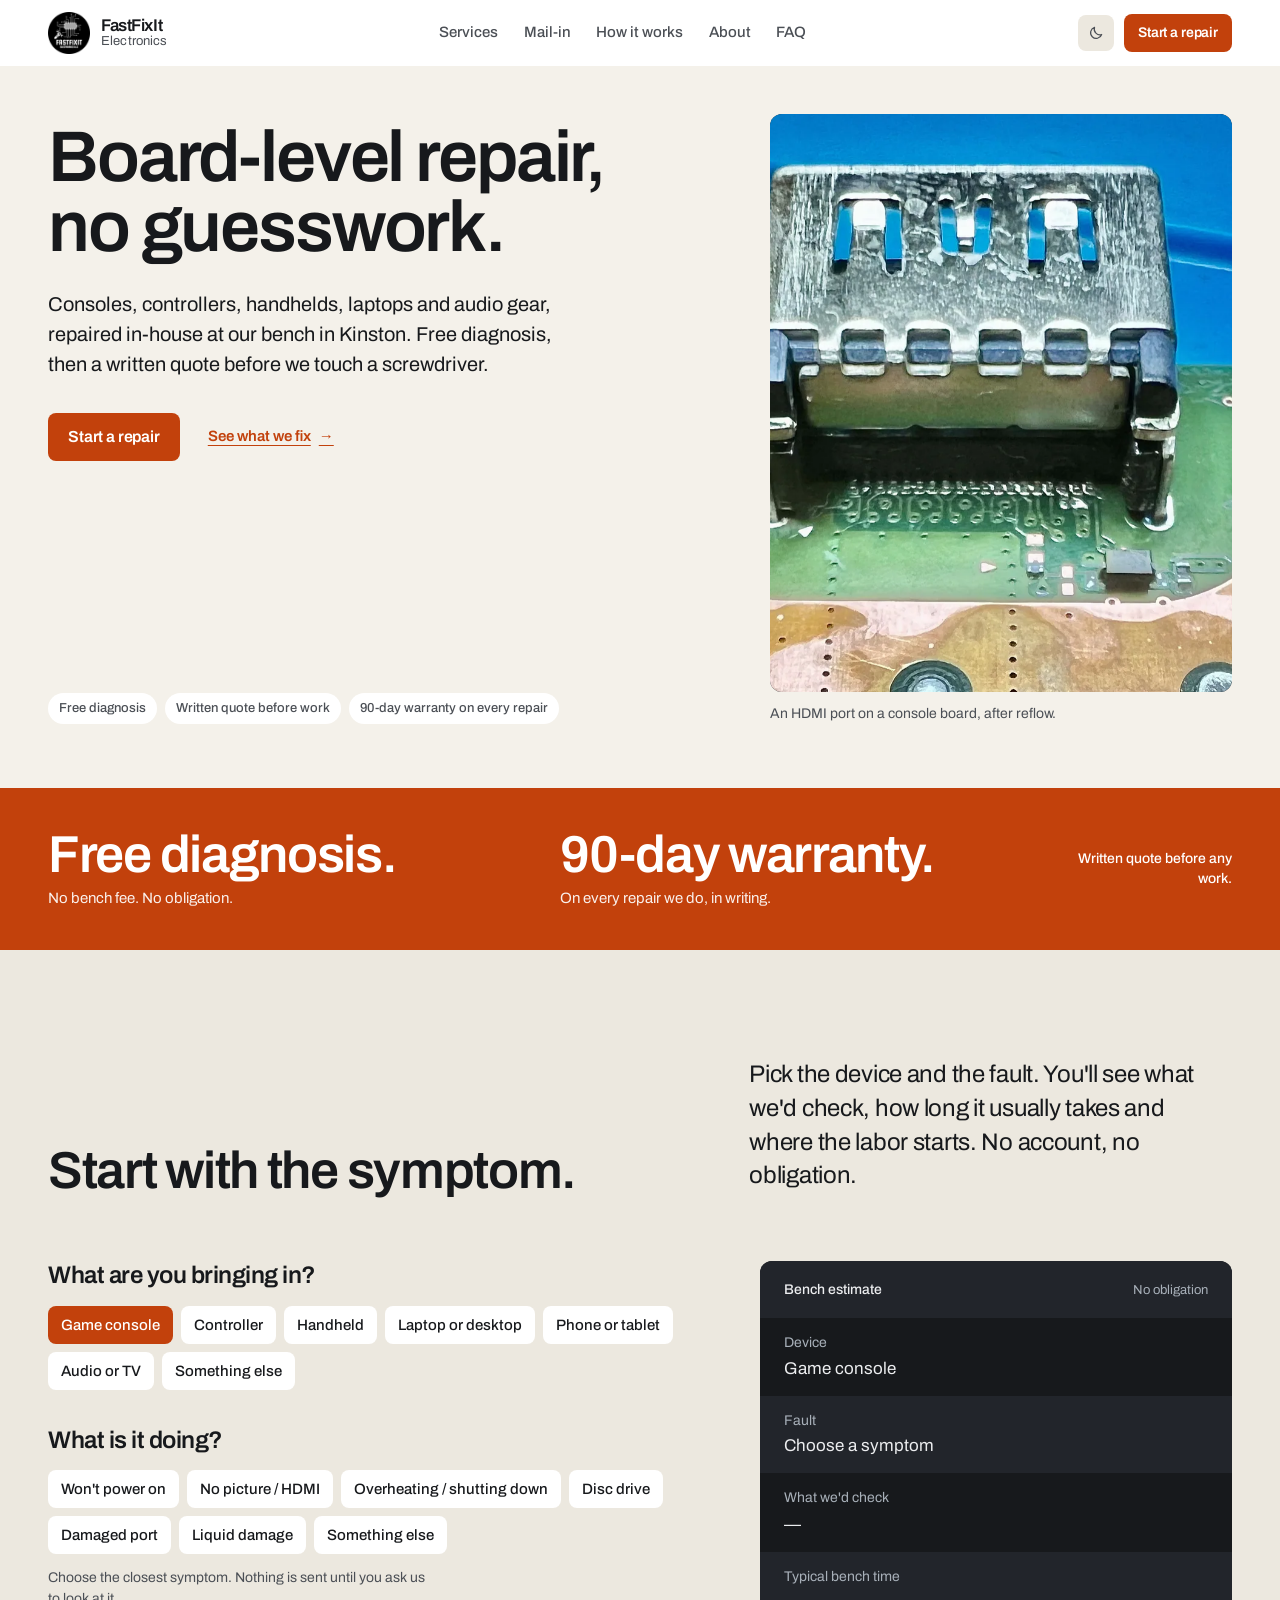
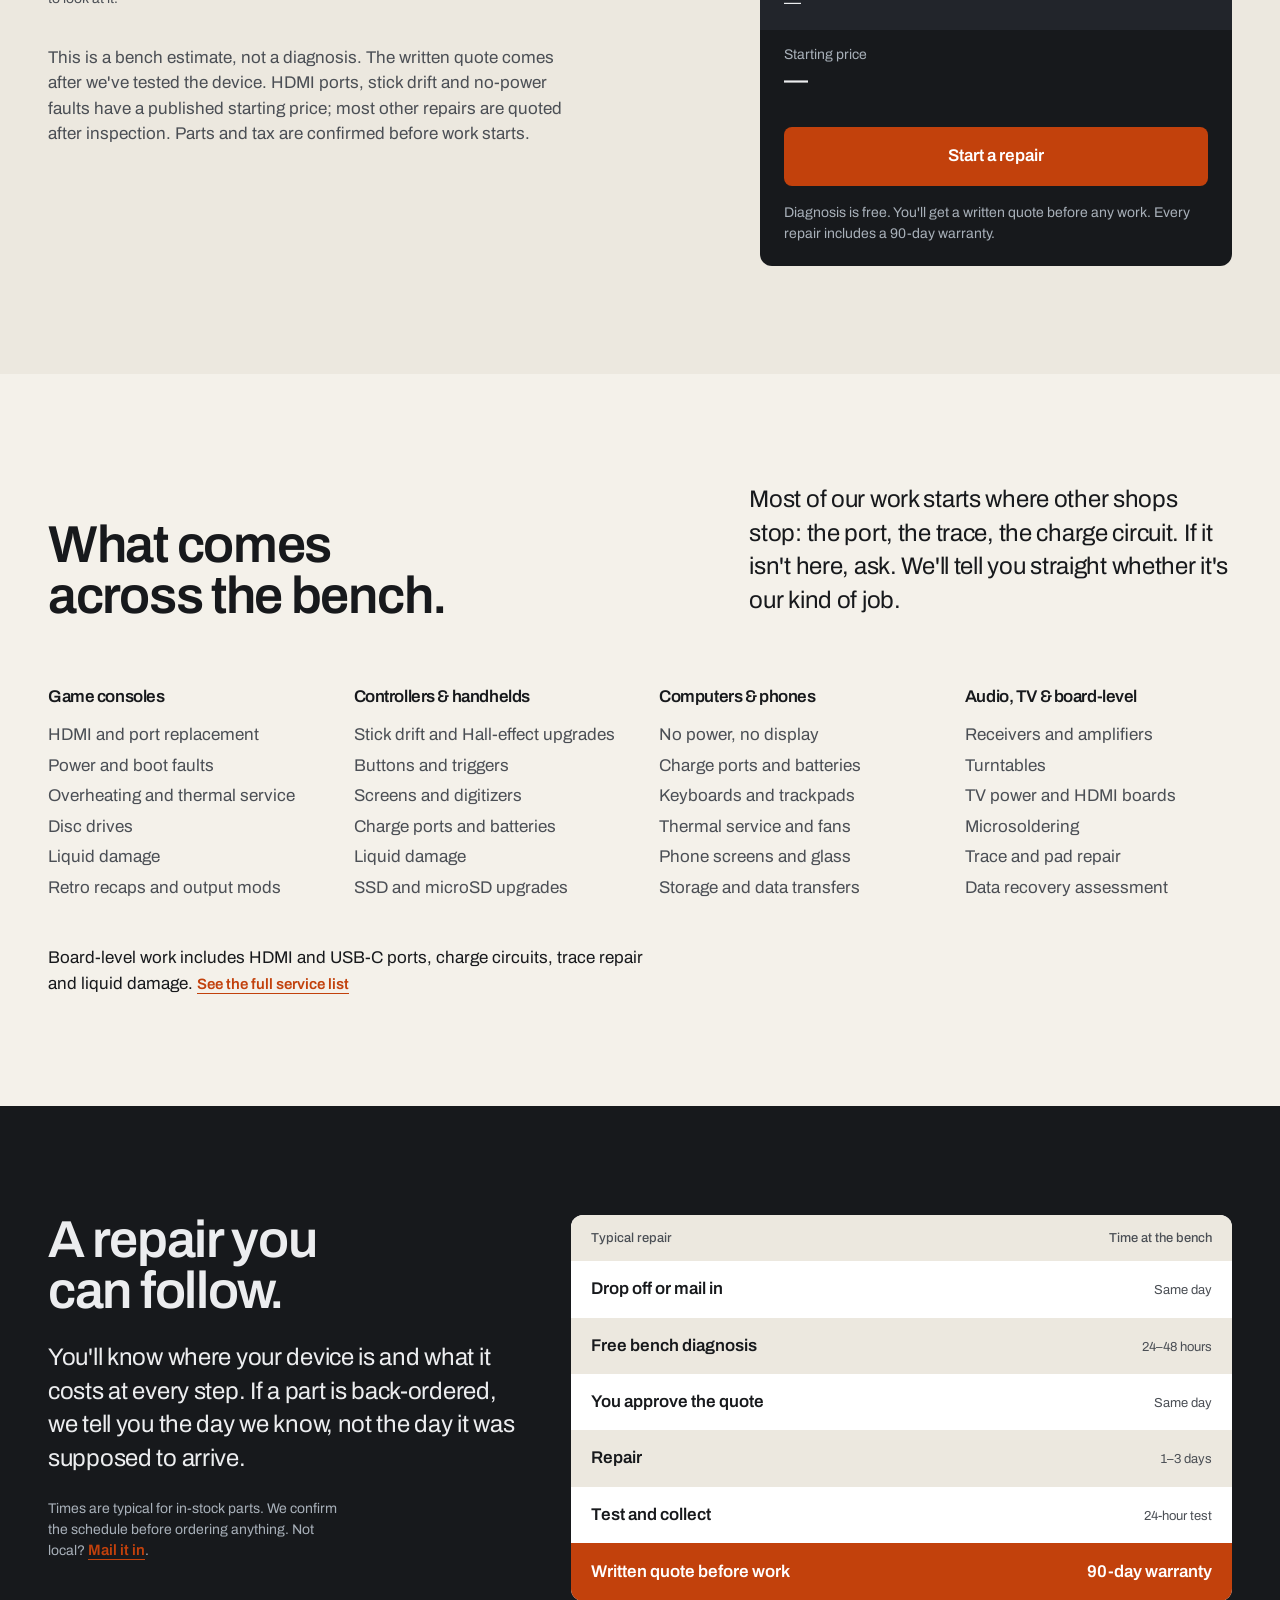
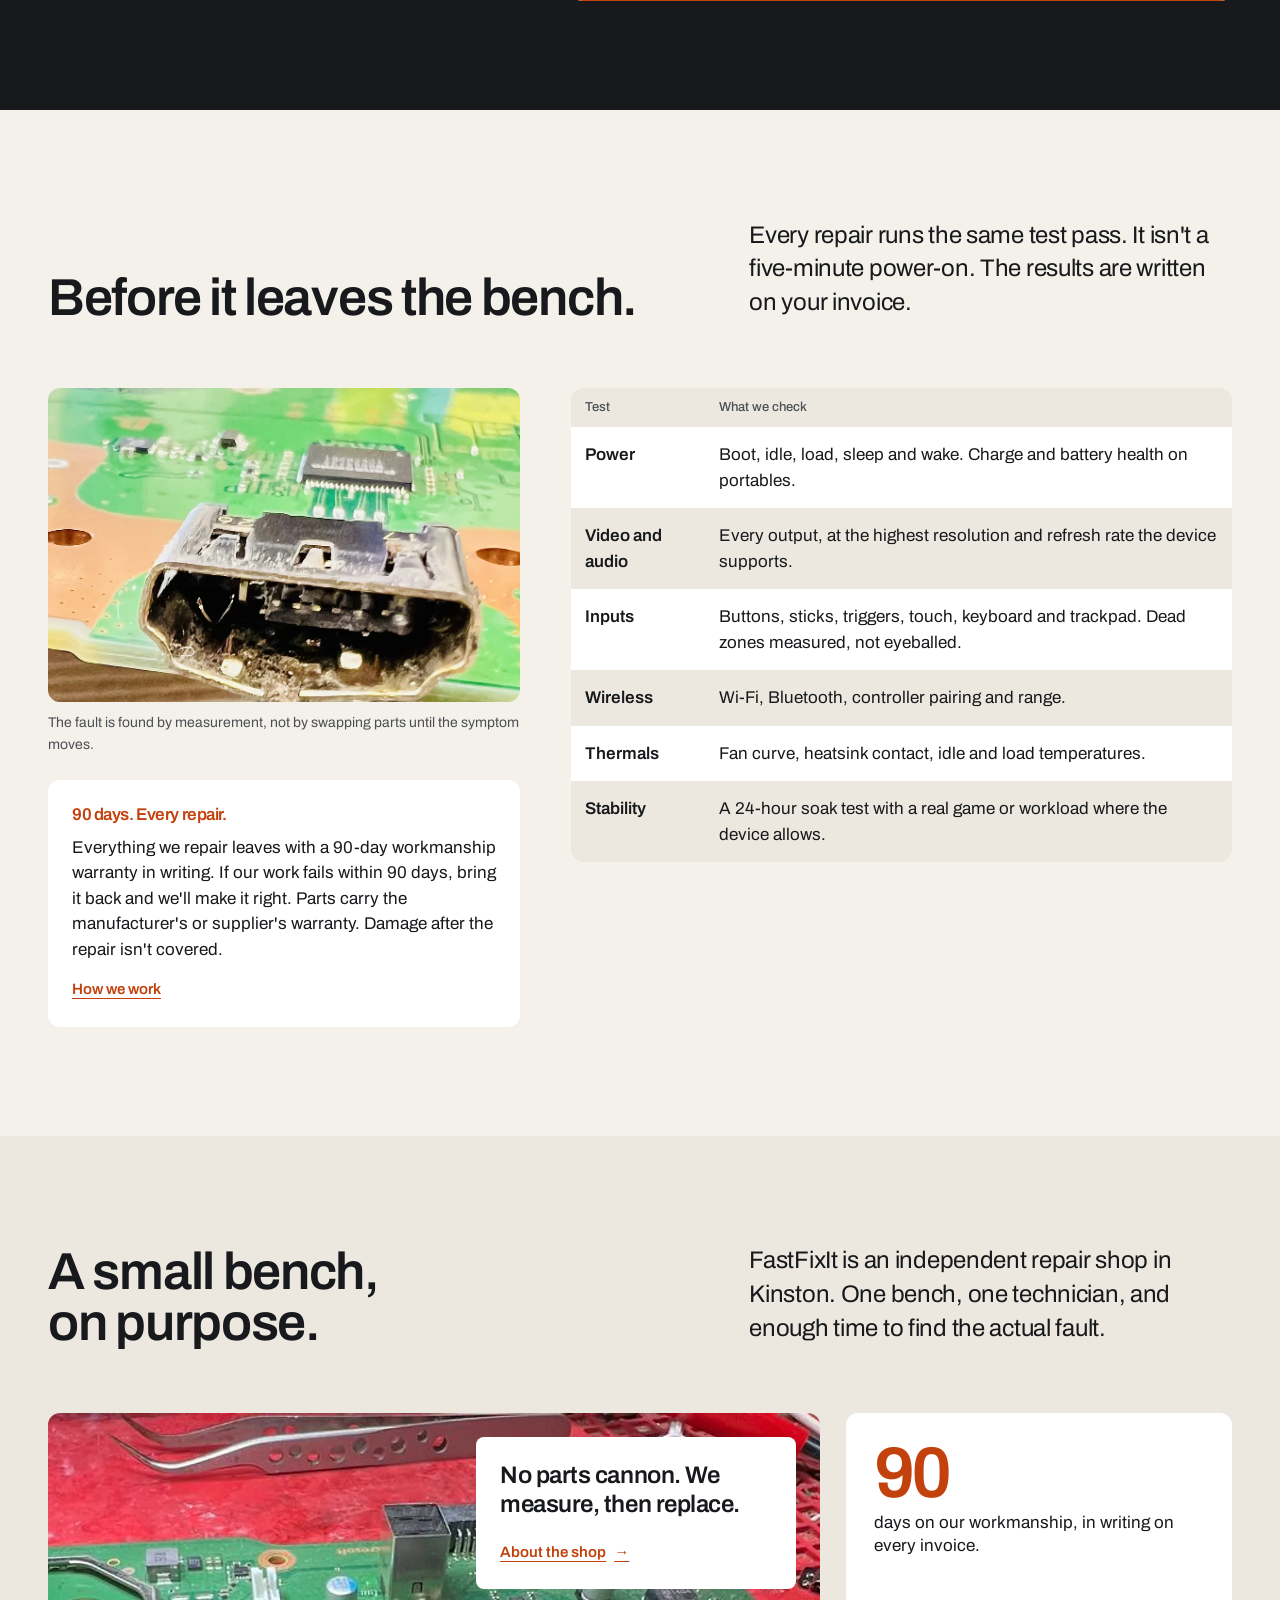
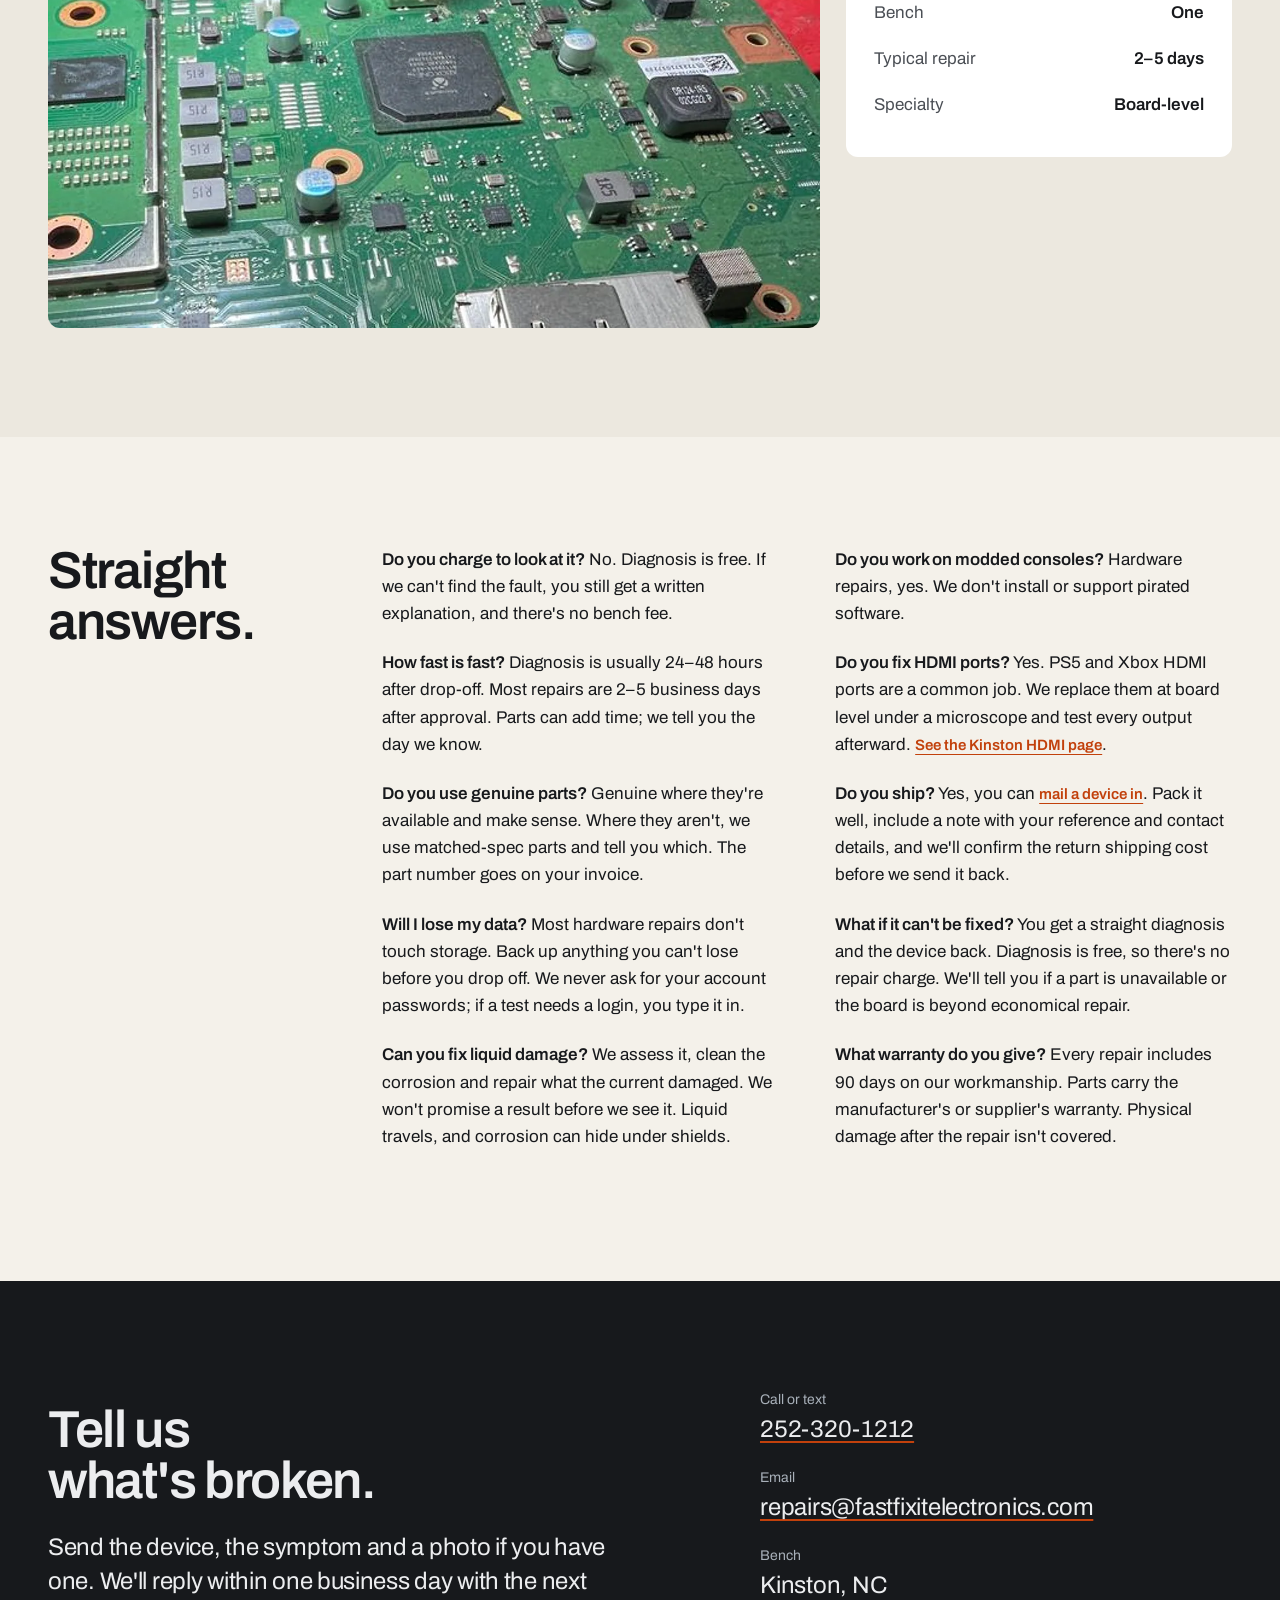
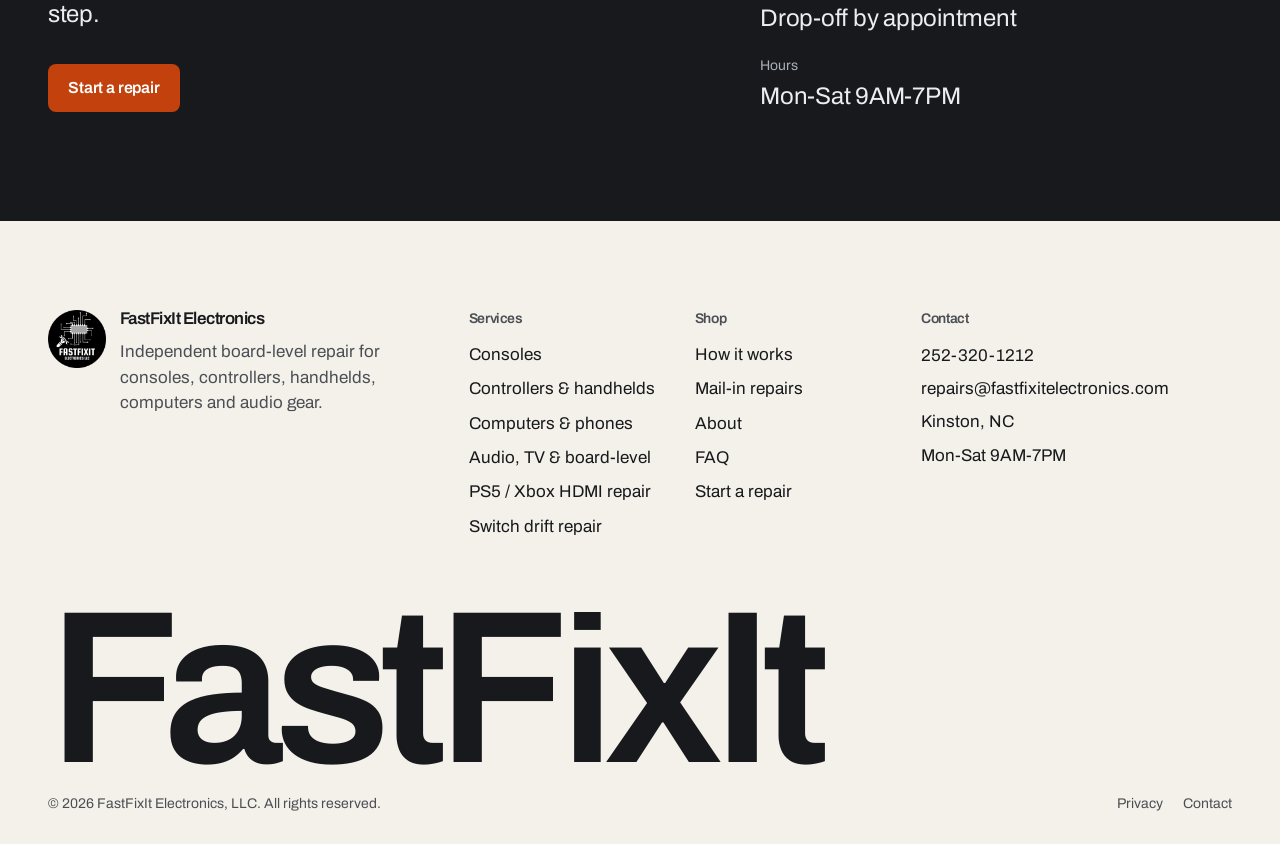
==== commit 2cfe8f1b: "Add local repair landing pages, lead source tracking, schema, sitemap, and review cards" ====
--- a/index.html
+++ b/index.html
@@ -6,19 +6,109 @@
   <title>FastFixIt Electronics | Free diagnosis &amp; 90-day repair warranty</title>
   <meta name="description" content="Independent board-level repair for game consoles, controllers, handhelds, laptops, phones and audio gear. Free diagnosis, a written quote and a 90-day warranty on every repair.">
   <meta name="theme-color" content="#f4f1ea">
+  <link rel="canonical" href="https://fastfixitelectronics.com/">
   <meta property="og:title" content="FastFixIt Electronics | Free diagnosis &amp; 90-day repair warranty">
   <meta property="og:description" content="Independent board-level repair for consoles, controllers, handhelds, computers and audio gear. Free diagnosis, a written quote and a 90-day warranty on every repair.">
   <meta property="og:type" content="website">
+  <meta property="og:url" content="https://fastfixitelectronics.com/">
   <meta property="og:site_name" content="FastFixIt Electronics">
+  <meta property="og:image" content="https://fastfixitelectronics.com/assets/img/bench-wide.webp">
   <meta name="twitter:card" content="summary">
   <link rel="icon" href="favicon-32.png" sizes="32x32" type="image/png">
   <link rel="icon" href="favicon-16.png" sizes="16x16" type="image/png">
   <link rel="apple-touch-icon" href="apple-touch-icon.png">
   <link rel="preload" href="assets/fonts/archivo-var.woff2" as="font" type="font/woff2" crossorigin>
-  <link rel="preload" as="image" href="assets/img/bench-solder.webp?v=20261119c" imagesrcset="assets/img/bench-solder-sm.webp?v=20261119c 800w, assets/img/bench-solder.webp?v=20261119c 1200w" imagesizes="(max-width: 900px) 90vw, 40vw" fetchpriority="high">
-  <link rel="stylesheet" href="assets/css/site.css?v=20261119c">
-  <link rel="stylesheet" href="assets/css/theme-v2.css?v=20261119c">
-  <script src="assets/js/boot.js?v=20261119c"></script>
+  <link rel="preload" as="image" href="assets/img/bench-solder.webp?v=20261120a" imagesrcset="assets/img/bench-solder-sm.webp?v=20261120a 800w, assets/img/bench-solder.webp?v=20261120a 1200w" imagesizes="(max-width: 900px) 90vw, 40vw" fetchpriority="high">
+  <link rel="stylesheet" href="assets/css/site.css?v=20261120a">
+  <link rel="stylesheet" href="assets/css/theme-v2.css?v=20261120a">
+  <script src="assets/js/boot.js?v=20261120a"></script>
+  <script type="application/ld+json">
+  {
+    "@context": "https://schema.org",
+    "@graph": [
+      {
+        "@type": "LocalBusiness",
+        "@id": "https://fastfixitelectronics.com/#business",
+        "name": "FastFixIt Electronics, LLC",
+        "url": "https://fastfixitelectronics.com/",
+        "image": "https://fastfixitelectronics.com/assets/img/bench-wide.webp",
+        "logo": "https://fastfixitelectronics.com/assets/brand/badge-192.png",
+        "telephone": "+1-252-320-1212",
+        "email": "repairs@fastfixitelectronics.com",
+        "priceRange": "$$",
+        "description": "Independent board-level repair for game consoles, controllers, handhelds, computers, phones and audio gear. Free diagnosis, a written quote and a 90-day warranty on every repair.",
+        "address": {
+          "@type": "PostalAddress",
+          "addressLocality": "Kinston",
+          "addressRegion": "NC",
+          "postalCode": "28501",
+          "addressCountry": "US"
+        },
+        "areaServed": [
+          { "@type": "City", "name": "Kinston" },
+          { "@type": "City", "name": "La Grange" },
+          { "@type": "City", "name": "Snow Hill" },
+          { "@type": "City", "name": "Pink Hill" },
+          { "@type": "City", "name": "Deep Run" },
+          { "@type": "City", "name": "Dover" },
+          { "@type": "City", "name": "Trenton" },
+          { "@type": "City", "name": "Grifton" }
+        ],
+        "openingHoursSpecification": [
+          {
+            "@type": "OpeningHoursSpecification",
+            "dayOfWeek": ["Monday", "Tuesday", "Wednesday", "Thursday", "Friday", "Saturday"],
+            "opens": "09:00",
+            "closes": "19:00"
+          }
+        ],
+        "hasOfferCatalog": {
+          "@type": "OfferCatalog",
+          "name": "Repair services",
+          "itemListElement": [
+            {
+              "@type": "Offer",
+              "itemOffered": { "@type": "Service", "name": "HDMI port replacement" },
+              "priceSpecification": {
+                "@type": "PriceSpecification",
+                "priceCurrency": "USD",
+                "minPrice": "100",
+                "description": "Labor starts at $100; parts are extra."
+              }
+            },
+            {
+              "@type": "Offer",
+              "itemOffered": { "@type": "Service", "name": "Stick drift repair" },
+              "priceSpecification": {
+                "@type": "PriceSpecification",
+                "priceCurrency": "USD",
+                "minPrice": "40",
+                "description": "Labor starts at $40; parts are extra."
+              }
+            },
+            {
+              "@type": "Offer",
+              "itemOffered": { "@type": "Service", "name": "No power or no boot diagnosis and repair" },
+              "priceSpecification": {
+                "@type": "PriceSpecification",
+                "priceCurrency": "USD",
+                "minPrice": "79",
+                "description": "Labor starts at $79; parts are extra."
+              }
+            }
+          ]
+        }
+      },
+      {
+        "@type": "WebSite",
+        "@id": "https://fastfixitelectronics.com/#website",
+        "url": "https://fastfixitelectronics.com/",
+        "name": "FastFixIt Electronics",
+        "publisher": { "@id": "https://fastfixitelectronics.com/#business" }
+      }
+    ]
+  }
+  </script>
 </head>
 <body>
   <a class="skip-link" href="#main">Skip to content</a>
@@ -70,9 +160,9 @@
 
         <figure class="hero-media">
           <div class="hero-frame" data-crossfade>
-            <img class="hero-slide is-active" src="assets/img/bench-solder.webp?v=20261119c" srcset="assets/img/bench-solder-sm.webp?v=20261119c 800w, assets/img/bench-solder.webp?v=20261119c 1200w" sizes="(max-width: 900px) 90vw, 40vw" width="1200" height="1500" alt="An HDMI port fitted to a game console board, photographed close up on the bench." fetchpriority="high">
-            <img class="hero-slide" src="assets/img/bench-hdmi.webp?v=20261119c" srcset="assets/img/bench-hdmi-sm.webp?v=20261119c 800w, assets/img/bench-hdmi.webp?v=20261119c 1200w" sizes="(max-width: 900px) 90vw, 40vw" width="1200" height="1500" alt="A game console board with its HDMI port in the center of the frame." fetchpriority="low">
-            <img class="hero-slide" src="assets/img/bench-stick.webp?v=20261119c" srcset="assets/img/bench-stick-sm.webp?v=20261119c 800w, assets/img/bench-stick.webp?v=20261119c 1200w" sizes="(max-width: 900px) 90vw, 40vw" width="1200" height="1500" alt="The inside of a Nintendo Switch, showing the charge port board beside the battery." fetchpriority="low">
+            <img class="hero-slide is-active" src="assets/img/bench-solder.webp?v=20261120a" srcset="assets/img/bench-solder-sm.webp?v=20261120a 800w, assets/img/bench-solder.webp?v=20261120a 1200w" sizes="(max-width: 900px) 90vw, 40vw" width="1200" height="1500" alt="An HDMI port fitted to a game console board, photographed close up on the bench." fetchpriority="high">
+            <img class="hero-slide" src="assets/img/bench-hdmi.webp?v=20261120a" srcset="assets/img/bench-hdmi-sm.webp?v=20261120a 800w, assets/img/bench-hdmi.webp?v=20261120a 1200w" sizes="(max-width: 900px) 90vw, 40vw" width="1200" height="1500" alt="A game console board with its HDMI port in the center of the frame." fetchpriority="low">
+            <img class="hero-slide" src="assets/img/bench-stick.webp?v=20261120a" srcset="assets/img/bench-stick-sm.webp?v=20261120a 800w, assets/img/bench-stick.webp?v=20261120a 1200w" sizes="(max-width: 900px) 90vw, 40vw" width="1200" height="1500" alt="The inside of a Nintendo Switch, showing the charge port board beside the battery." fetchpriority="low">
           </div>
           <figcaption class="hero-caption">An HDMI port on a console board, after reflow.</figcaption>
         </figure>
@@ -264,7 +354,7 @@
         <div class="standards-grid">
           <div data-reveal>
             <figure class="standards-photo">
-              <img src="assets/img/bench-test.webp?v=20261119c" srcset="assets/img/bench-test-sm.webp?v=20261119c 1000w, assets/img/bench-test.webp?v=20261119c 1600w" sizes="(max-width: 1000px) 90vw, 40vw" width="1600" height="1067" alt="A damaged HDMI port on a console board, with bent pins and a deformed shell." loading="lazy">
+              <img src="assets/img/bench-test.webp?v=20261120a" srcset="assets/img/bench-test-sm.webp?v=20261120a 1000w, assets/img/bench-test.webp?v=20261120a 1600w" sizes="(max-width: 1000px) 90vw, 40vw" width="1600" height="1067" alt="A damaged HDMI port on a console board, with bent pins and a deformed shell." loading="lazy">
               <figcaption>The fault is found by measurement, not by swapping parts until the symptom moves.</figcaption>
             </figure>
             <div class="warranty">
@@ -325,7 +415,7 @@
 
         <div class="about-teaser">
           <div class="about-photo" data-reveal>
-            <img src="assets/img/bench-wide.webp?v=20261119c" srcset="assets/img/bench-wide-sm.webp?v=20261119c 1200w, assets/img/bench-wide.webp?v=20261119c 1800w" sizes="(max-width: 1000px) 90vw, 65vw" width="1800" height="1200" alt="A console motherboard on the repair bench, with tweezers and tools nearby." loading="lazy">
+            <img src="assets/img/bench-wide.webp?v=20261120a" srcset="assets/img/bench-wide-sm.webp?v=20261120a 1200w, assets/img/bench-wide.webp?v=20261120a 1800w" sizes="(max-width: 1000px) 90vw, 65vw" width="1800" height="1200" alt="A console motherboard on the repair bench, with tweezers and tools nearby." loading="lazy">
             <div class="about-card">
               <p>No parts cannon. We measure, then replace.</p>
               <a class="text-link" href="about.html">About the shop <span aria-hidden="true">→</span></a>
@@ -357,7 +447,7 @@
           <p><strong>Will I lose my data?</strong> Most hardware repairs don't touch storage. Back up anything you can't lose before you drop off. We never ask for your account passwords; if a test needs a login, you type it in.</p>
           <p><strong>Can you fix liquid damage?</strong> We assess it, clean the corrosion and repair what the current damaged. We won't promise a result before we see it. Liquid travels, and corrosion can hide under shields.</p>
           <p><strong>Do you work on modded consoles?</strong> Hardware repairs, yes. We don't install or support pirated software.</p>
-          <p><strong>Do you fix HDMI ports?</strong> Yes. PS5 and Xbox HDMI ports are a common job. We replace them at board level under a microscope and test every output afterward.</p>
+          <p><strong>Do you fix HDMI ports?</strong> Yes. PS5 and Xbox HDMI ports are a common job. We replace them at board level under a microscope and test every output afterward. <a class="text-link" href="ps5-hdmi-repair-kinston.html">See the Kinston HDMI page</a>.</p>
           <p><strong>Do you ship?</strong> Yes, you can <a class="text-link" href="mail-in.html">mail a device in</a>. Pack it well, include a note with your reference and contact details, and we'll confirm the return shipping cost before we send it back.</p>
           <p><strong>What if it can't be fixed?</strong> You get a straight diagnosis and the device back. Diagnosis is free, so there's no repair charge. We'll tell you if a part is unavailable or the board is beyond economical repair.</p>
           <p><strong>What warranty do you give?</strong> Every repair includes 90 days on our workmanship. Parts carry the manufacturer's or supplier's warranty. Physical damage after the repair isn't covered.</p>
@@ -413,6 +503,8 @@
             <li><a href="services.html#controllers">Controllers &amp; handhelds</a></li>
             <li><a href="services.html#computers">Computers &amp; phones</a></li>
             <li><a href="services.html#board-level">Audio, TV &amp; board-level</a></li>
+            <li><a href="ps5-hdmi-repair-kinston.html">PS5 / Xbox HDMI repair</a></li>
+            <li><a href="switch-drift-repair-kinston.html">Switch drift repair</a></li>
           </ul>
         </div>
 
@@ -452,9 +544,9 @@
     </div>
   </footer>
 
-  <script src="assets/js/config.js?v=20261119c" defer></script>
-  <script src="assets/js/data.js?v=20261119c" defer></script>
-  <script src="assets/js/site.js?v=20261119c" defer></script>
-  <script src="assets/js/estimator.js?v=20261119c" defer></script>
+  <script src="assets/js/config.js?v=20261120a" defer></script>
+  <script src="assets/js/data.js?v=20261120a" defer></script>
+  <script src="assets/js/site.js?v=20261120a" defer></script>
+  <script src="assets/js/estimator.js?v=20261120a" defer></script>
 </body>
 </html>
--- a/assets/css/theme-v2.css
+++ b/assets/css/theme-v2.css
@@ -1231,6 +1231,67 @@
   white-space: pre-wrap;
 }
 
+.admin-toggle {
+  display: inline-flex;
+  align-items: center;
+  gap: 8px;
+  margin-left: 4px;
+  color: var(--ink);
+  font-size: 0.875rem;
+}
+
+.admin-toggle input {
+  width: 16px;
+  height: 16px;
+}
+
+.admin-tracker {
+  display: grid;
+  gap: 8px;
+  padding: 14px 16px;
+  background: var(--surface-muted);
+  border-radius: var(--radius);
+}
+
+.admin-tracker__row {
+  display: flex;
+  flex-wrap: wrap;
+  align-items: center;
+  gap: 8px 12px;
+}
+
+.admin-tracker__label {
+  min-width: 62px;
+  color: var(--muted);
+  font-size: 0.75rem;
+  letter-spacing: 0.06em;
+  text-transform: uppercase;
+}
+
+.admin-tracker__ticket {
+  color: var(--accent);
+  font-size: 0.9375rem;
+  font-weight: 600;
+  text-decoration: none;
+}
+
+.admin-tracker__ticket:hover {
+  text-decoration: underline;
+}
+
+.admin-tracker__status,
+.admin-tracker__note {
+  color: var(--muted);
+  font-size: 0.8125rem;
+  overflow-wrap: anywhere;
+}
+
+.admin-tracker__error {
+  margin: 0;
+  color: var(--error);
+  font-size: 0.8125rem;
+}
+
 .admin-empty {
   padding: 48px 24px;
   border: 0;
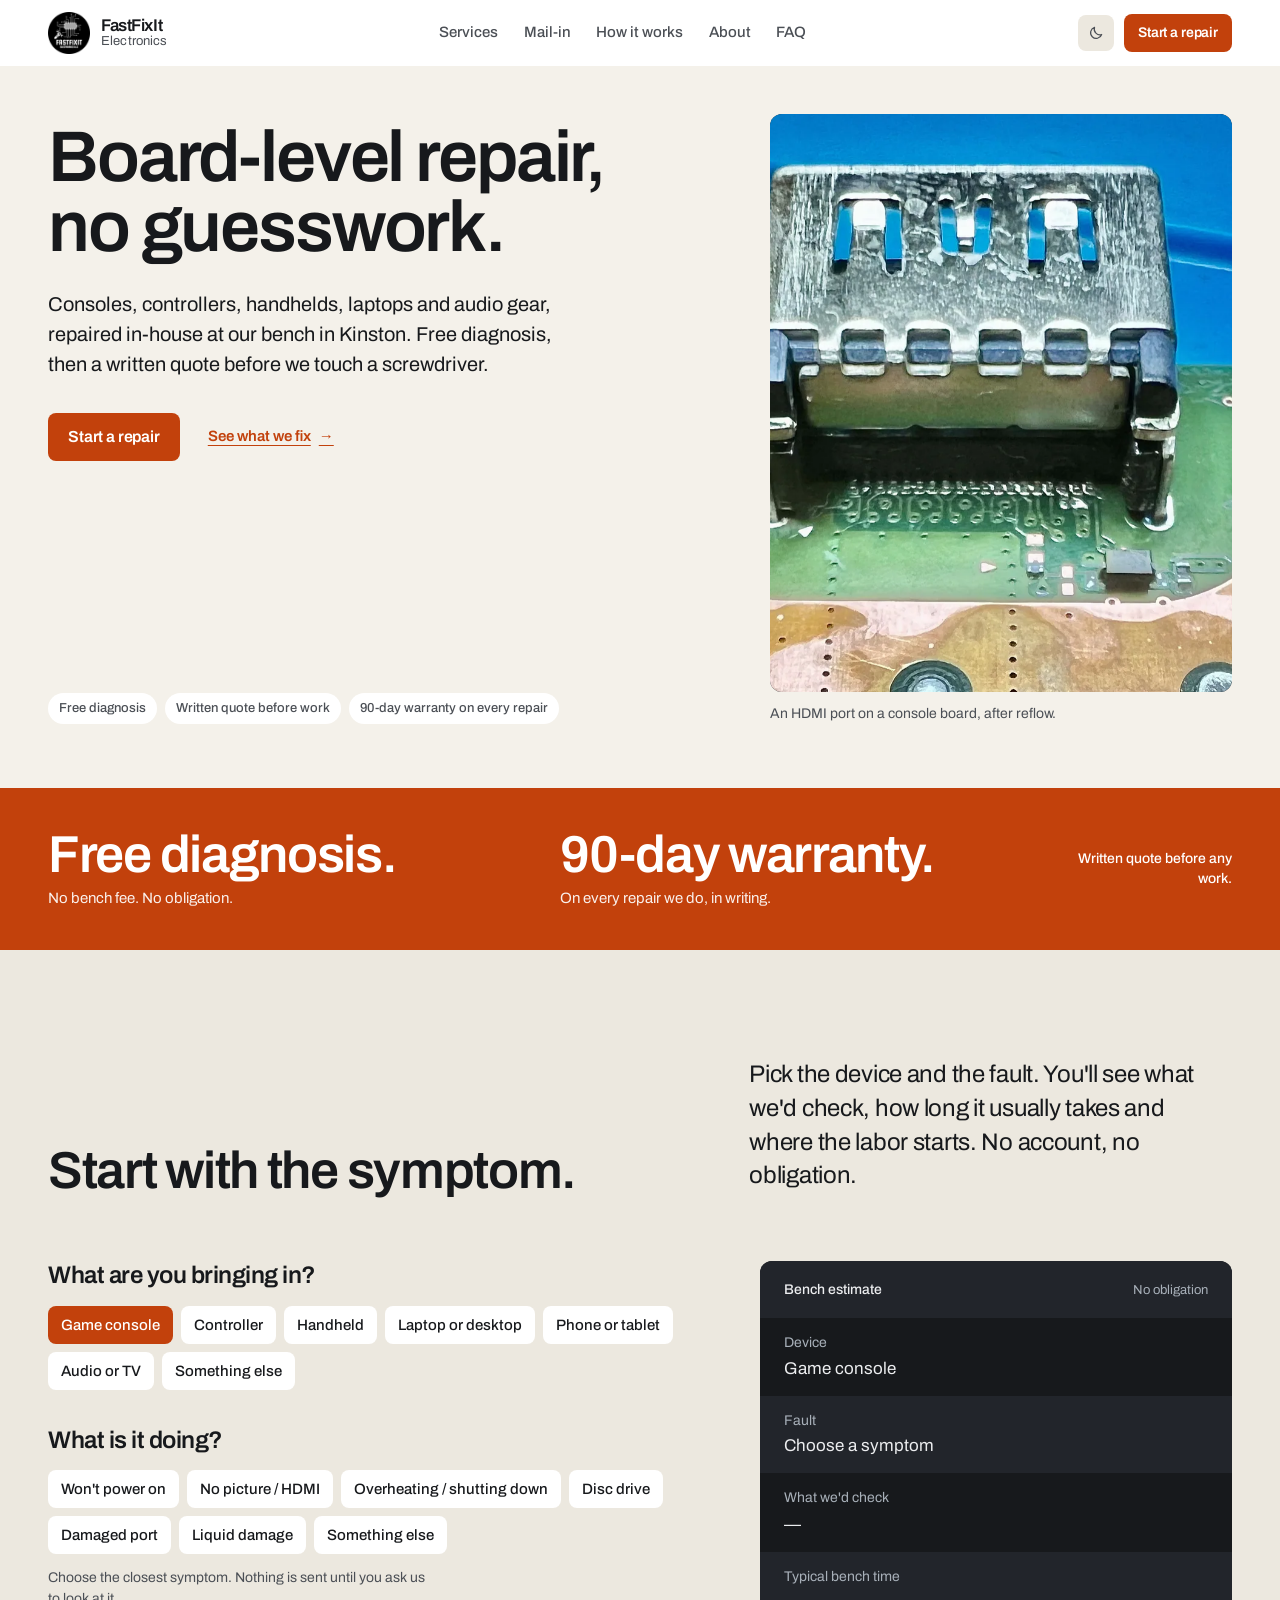
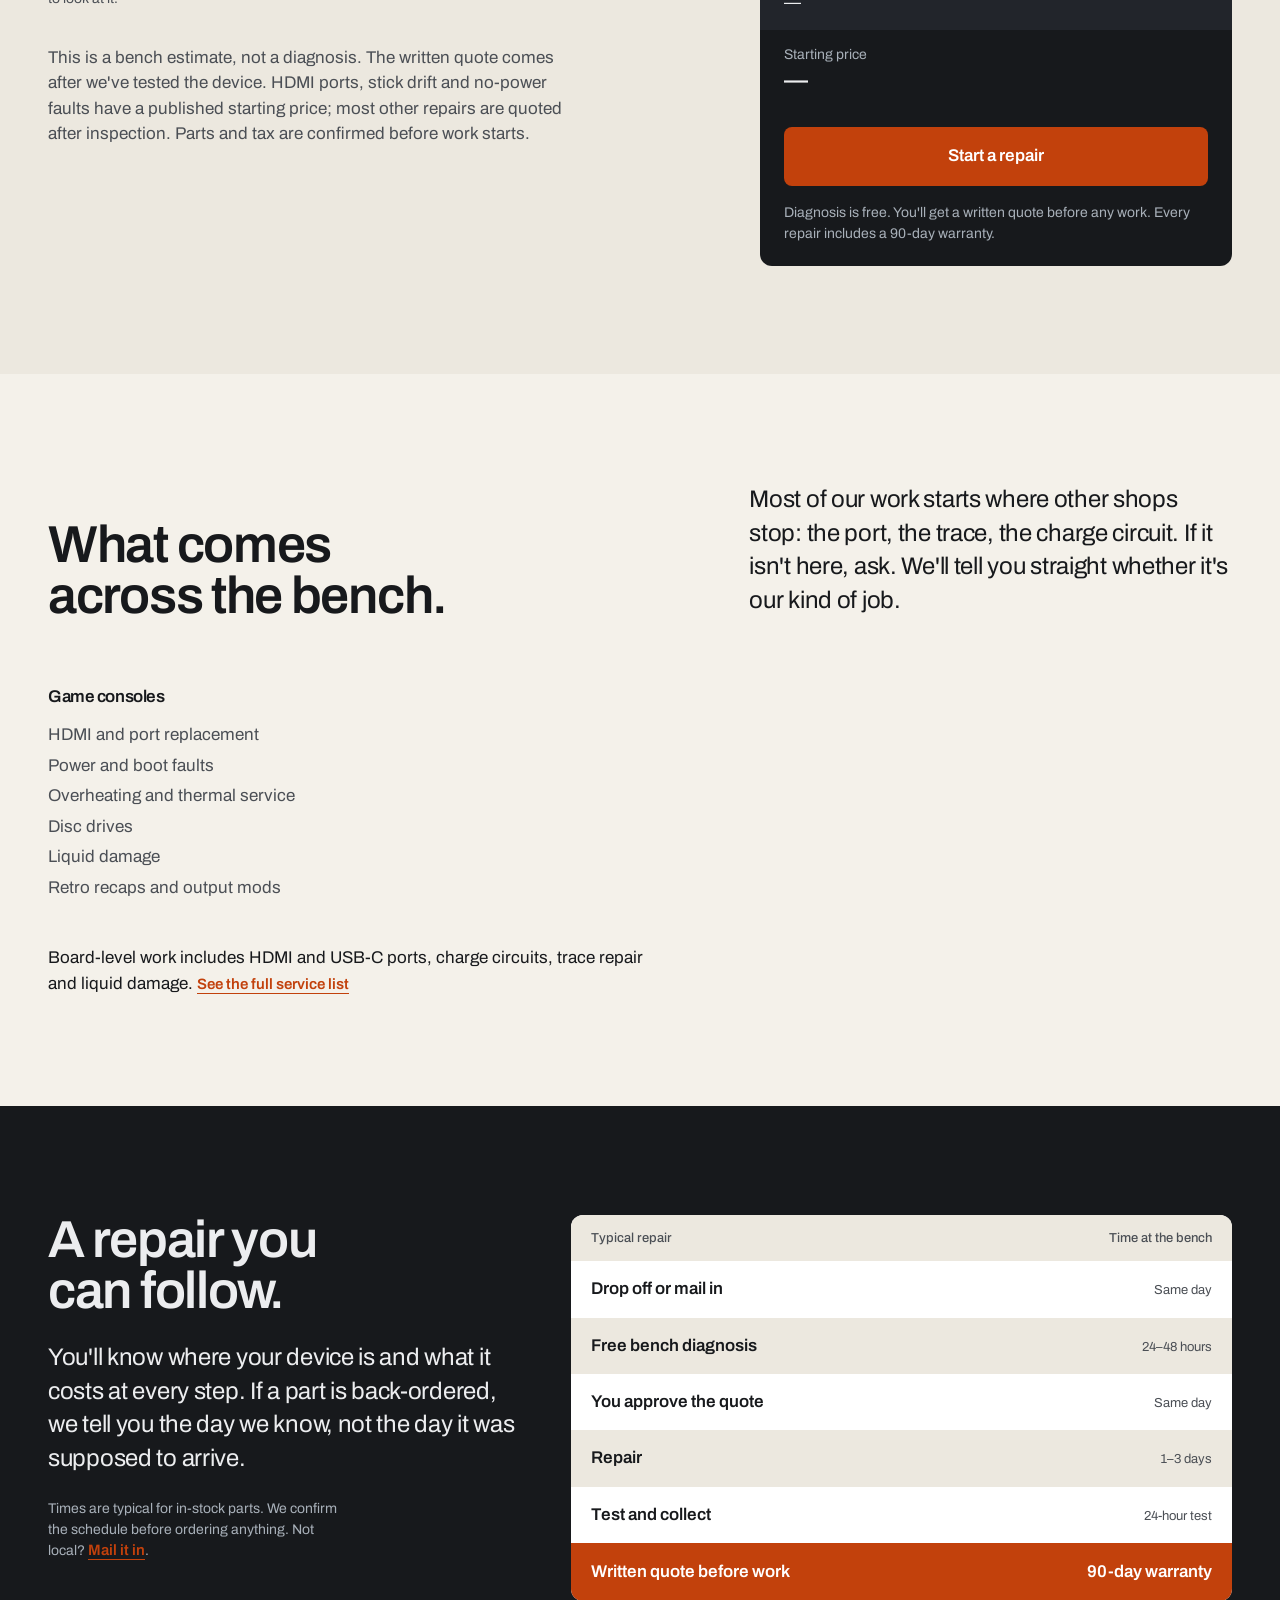
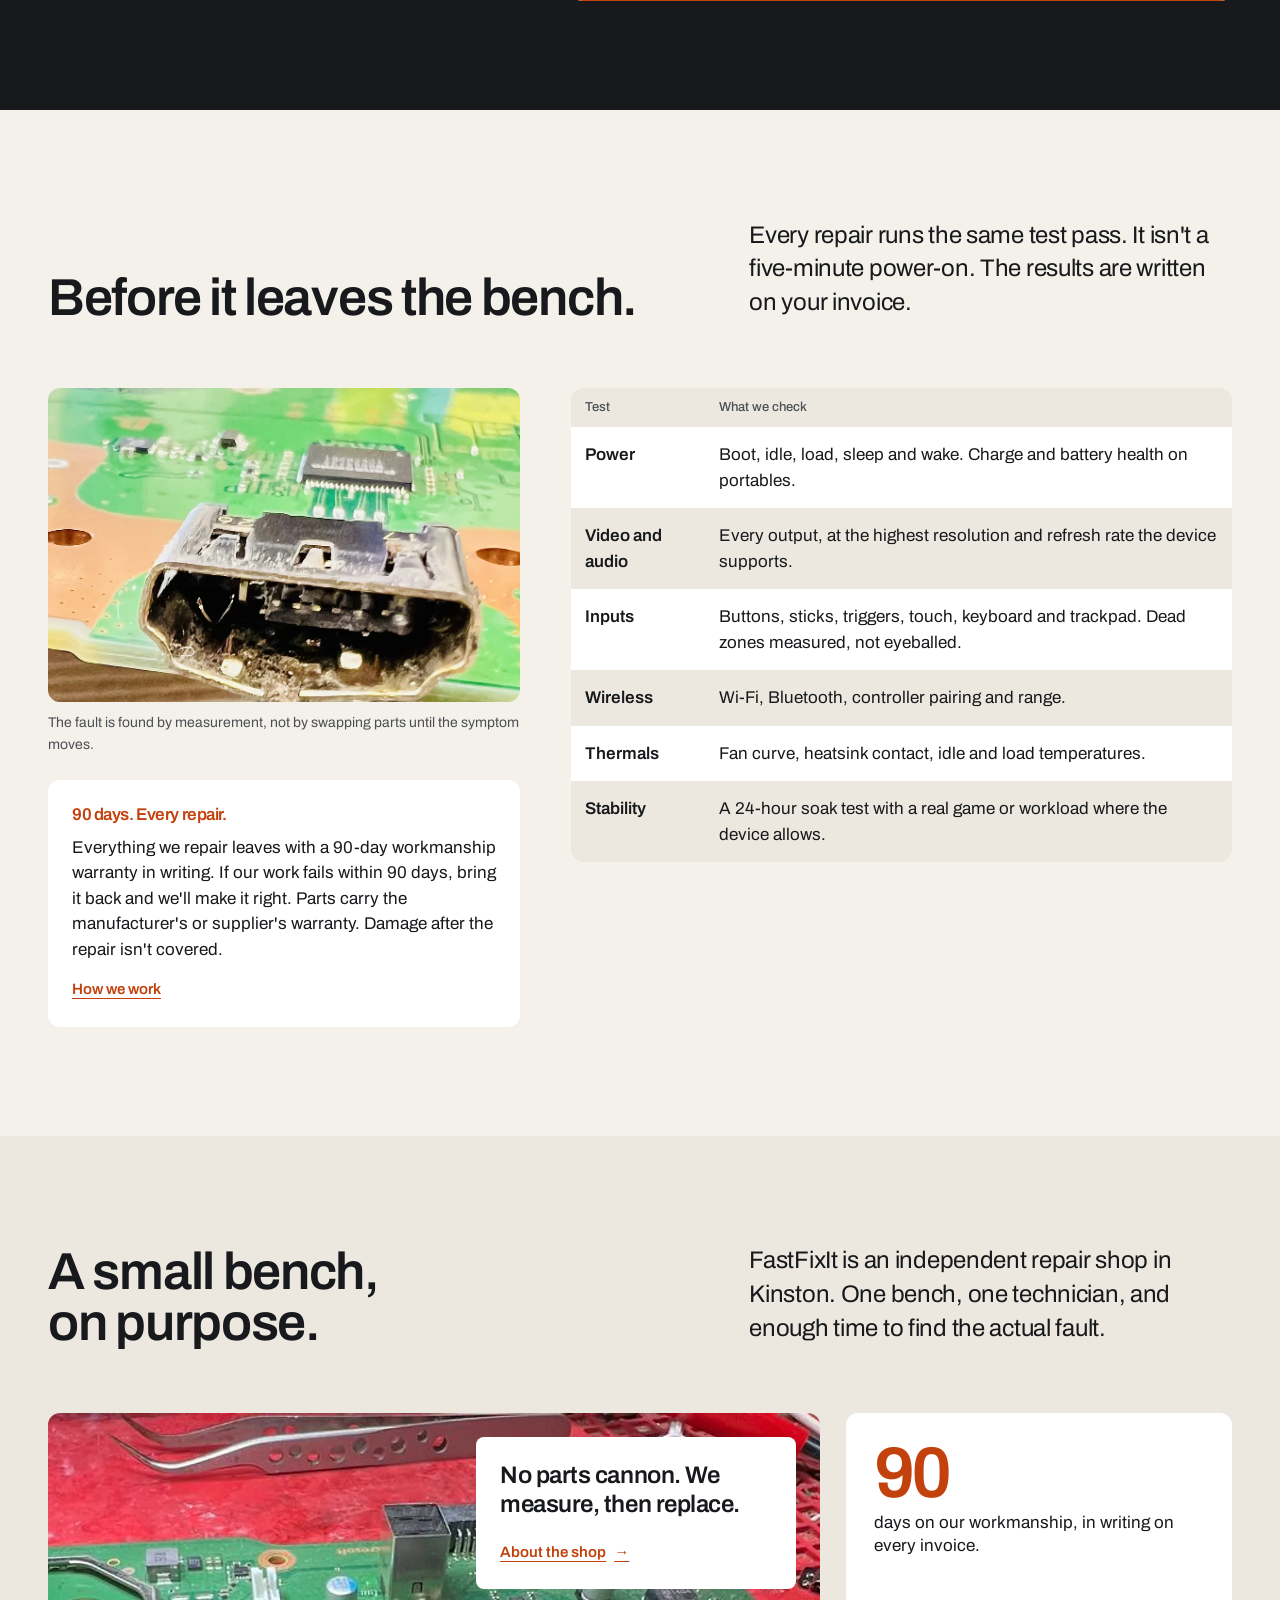
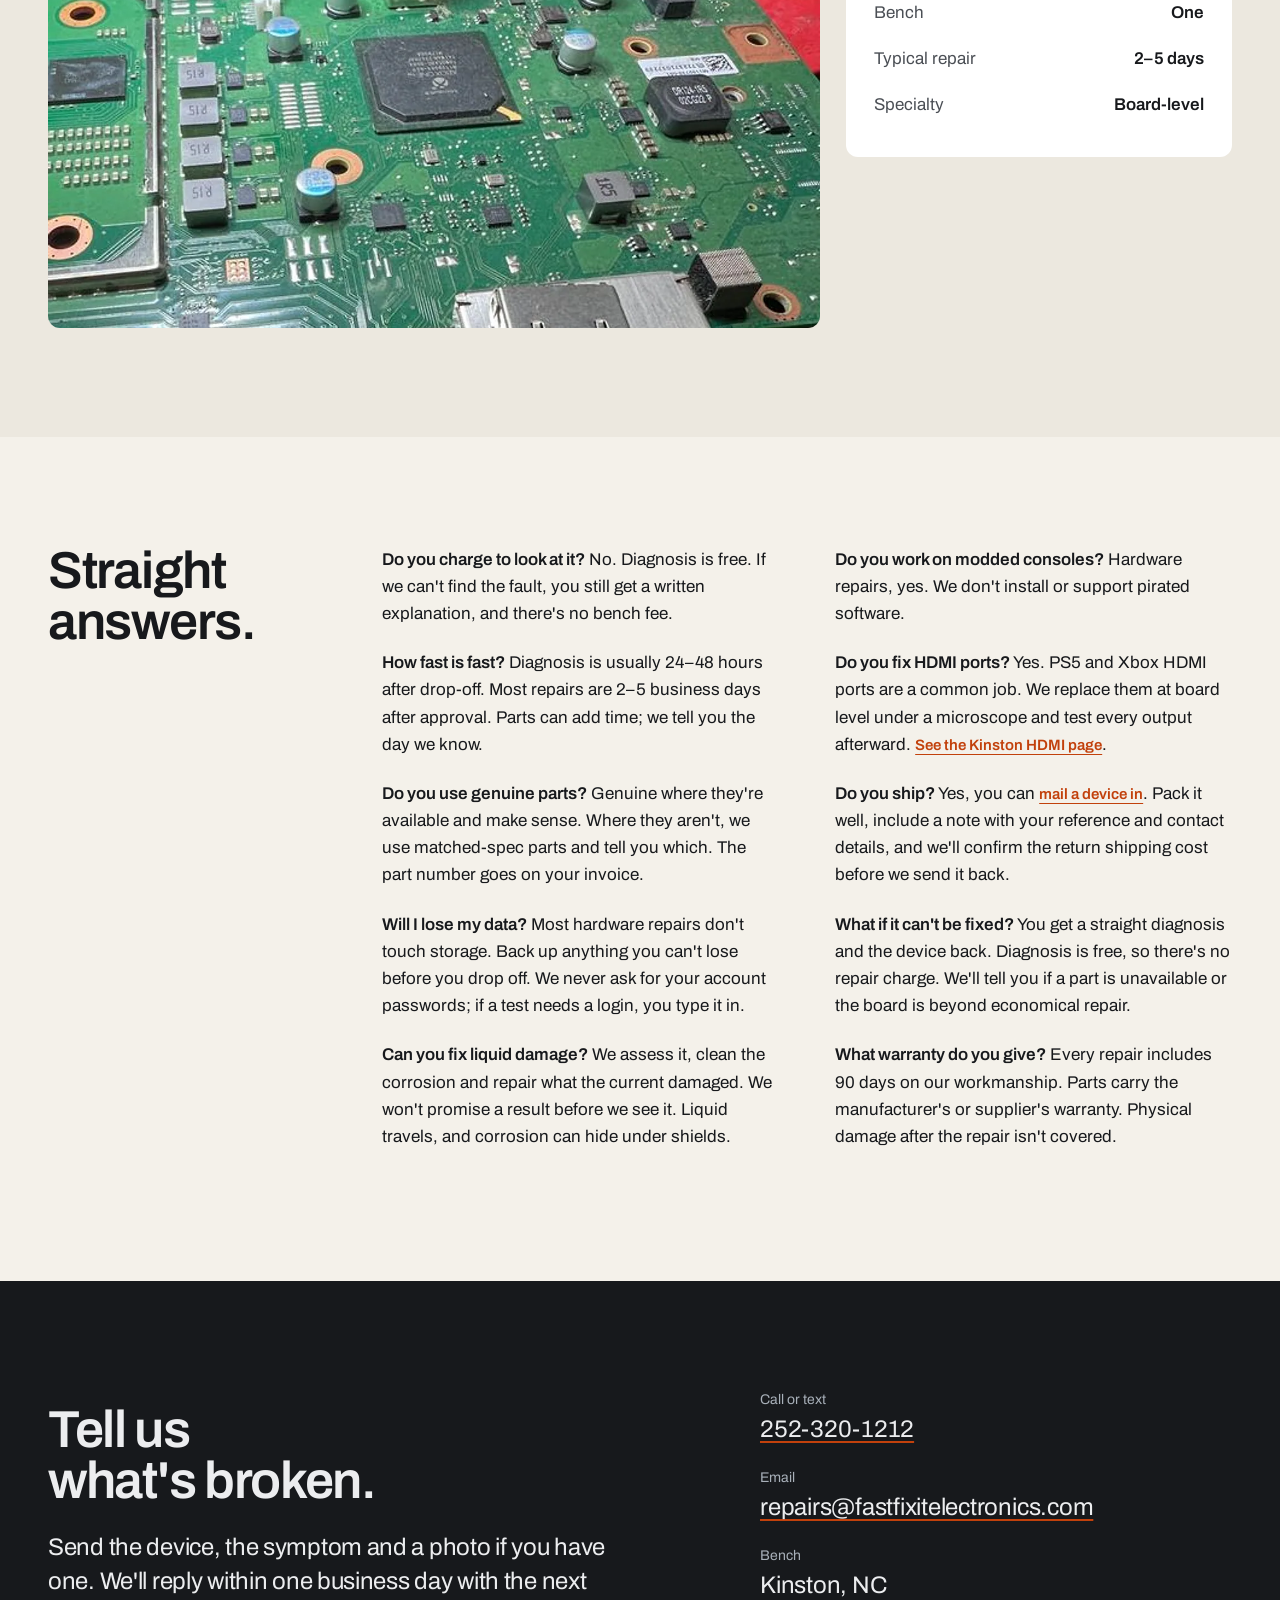
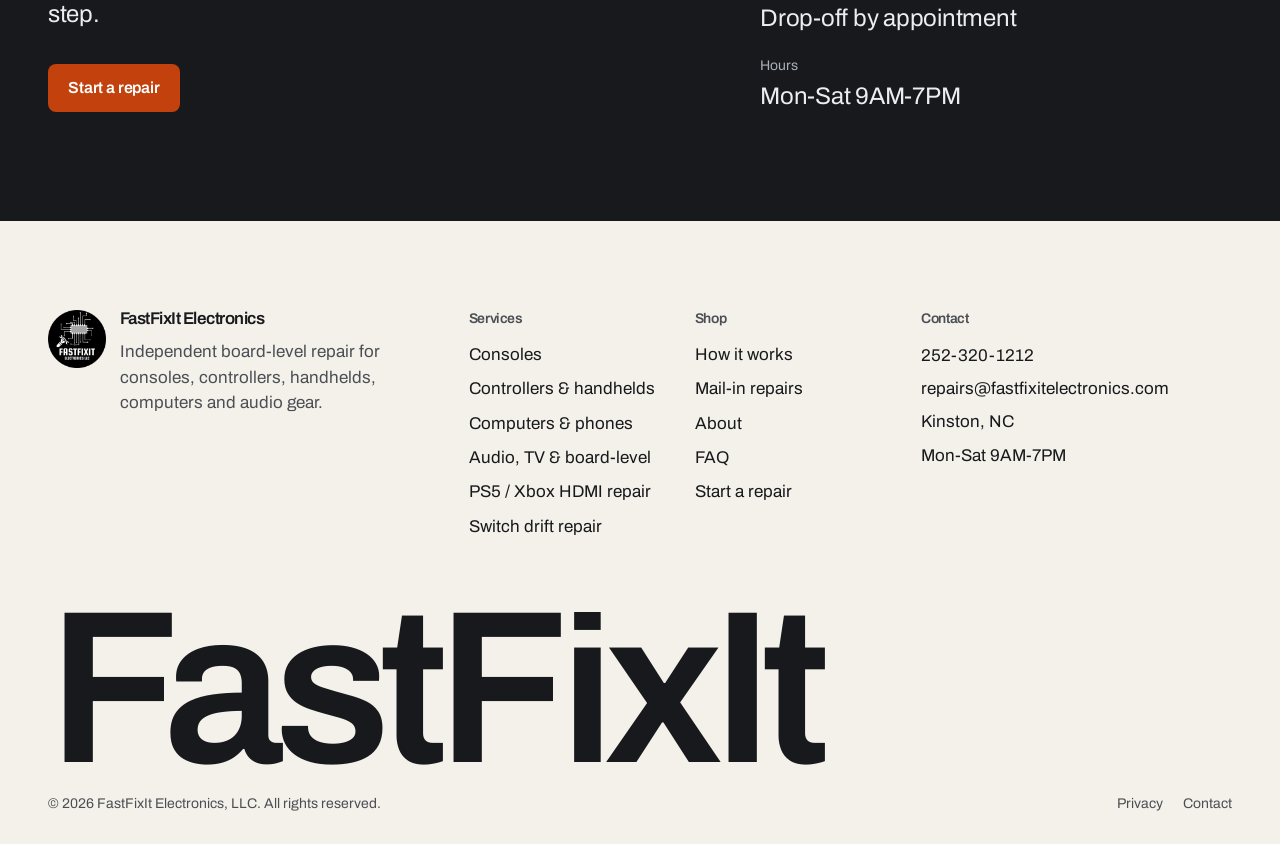
==== commit 629ed3f9: "Point review cards at the Google Business Profile review panel" ====
--- a/index.html
+++ b/index.html
@@ -18,10 +18,10 @@
   <link rel="icon" href="favicon-16.png" sizes="16x16" type="image/png">
   <link rel="apple-touch-icon" href="apple-touch-icon.png">
   <link rel="preload" href="assets/fonts/archivo-var.woff2" as="font" type="font/woff2" crossorigin>
-  <link rel="preload" as="image" href="assets/img/bench-solder.webp?v=20261120a" imagesrcset="assets/img/bench-solder-sm.webp?v=20261120a 800w, assets/img/bench-solder.webp?v=20261120a 1200w" imagesizes="(max-width: 900px) 90vw, 40vw" fetchpriority="high">
-  <link rel="stylesheet" href="assets/css/site.css?v=20261120a">
-  <link rel="stylesheet" href="assets/css/theme-v2.css?v=20261120a">
-  <script src="assets/js/boot.js?v=20261120a"></script>
+  <link rel="preload" as="image" href="assets/img/bench-solder.webp?v=20261120b" imagesrcset="assets/img/bench-solder-sm.webp?v=20261120b 800w, assets/img/bench-solder.webp?v=20261120b 1200w" imagesizes="(max-width: 900px) 90vw, 40vw" fetchpriority="high">
+  <link rel="stylesheet" href="assets/css/site.css?v=20261120b">
+  <link rel="stylesheet" href="assets/css/theme-v2.css?v=20261120b">
+  <script src="assets/js/boot.js?v=20261120b"></script>
   <script type="application/ld+json">
   {
     "@context": "https://schema.org",
@@ -160,9 +160,9 @@
 
         <figure class="hero-media">
           <div class="hero-frame" data-crossfade>
-            <img class="hero-slide is-active" src="assets/img/bench-solder.webp?v=20261120a" srcset="assets/img/bench-solder-sm.webp?v=20261120a 800w, assets/img/bench-solder.webp?v=20261120a 1200w" sizes="(max-width: 900px) 90vw, 40vw" width="1200" height="1500" alt="An HDMI port fitted to a game console board, photographed close up on the bench." fetchpriority="high">
-            <img class="hero-slide" src="assets/img/bench-hdmi.webp?v=20261120a" srcset="assets/img/bench-hdmi-sm.webp?v=20261120a 800w, assets/img/bench-hdmi.webp?v=20261120a 1200w" sizes="(max-width: 900px) 90vw, 40vw" width="1200" height="1500" alt="A game console board with its HDMI port in the center of the frame." fetchpriority="low">
-            <img class="hero-slide" src="assets/img/bench-stick.webp?v=20261120a" srcset="assets/img/bench-stick-sm.webp?v=20261120a 800w, assets/img/bench-stick.webp?v=20261120a 1200w" sizes="(max-width: 900px) 90vw, 40vw" width="1200" height="1500" alt="The inside of a Nintendo Switch, showing the charge port board beside the battery." fetchpriority="low">
+            <img class="hero-slide is-active" src="assets/img/bench-solder.webp?v=20261120b" srcset="assets/img/bench-solder-sm.webp?v=20261120b 800w, assets/img/bench-solder.webp?v=20261120b 1200w" sizes="(max-width: 900px) 90vw, 40vw" width="1200" height="1500" alt="An HDMI port fitted to a game console board, photographed close up on the bench." fetchpriority="high">
+            <img class="hero-slide" src="assets/img/bench-hdmi.webp?v=20261120b" srcset="assets/img/bench-hdmi-sm.webp?v=20261120b 800w, assets/img/bench-hdmi.webp?v=20261120b 1200w" sizes="(max-width: 900px) 90vw, 40vw" width="1200" height="1500" alt="A game console board with its HDMI port in the center of the frame." fetchpriority="low">
+            <img class="hero-slide" src="assets/img/bench-stick.webp?v=20261120b" srcset="assets/img/bench-stick-sm.webp?v=20261120b 800w, assets/img/bench-stick.webp?v=20261120b 1200w" sizes="(max-width: 900px) 90vw, 40vw" width="1200" height="1500" alt="The inside of a Nintendo Switch, showing the charge port board beside the battery." fetchpriority="low">
           </div>
           <figcaption class="hero-caption">An HDMI port on a console board, after reflow.</figcaption>
         </figure>
@@ -354,7 +354,7 @@
         <div class="standards-grid">
           <div data-reveal>
             <figure class="standards-photo">
-              <img src="assets/img/bench-test.webp?v=20261120a" srcset="assets/img/bench-test-sm.webp?v=20261120a 1000w, assets/img/bench-test.webp?v=20261120a 1600w" sizes="(max-width: 1000px) 90vw, 40vw" width="1600" height="1067" alt="A damaged HDMI port on a console board, with bent pins and a deformed shell." loading="lazy">
+              <img src="assets/img/bench-test.webp?v=20261120b" srcset="assets/img/bench-test-sm.webp?v=20261120b 1000w, assets/img/bench-test.webp?v=20261120b 1600w" sizes="(max-width: 1000px) 90vw, 40vw" width="1600" height="1067" alt="A damaged HDMI port on a console board, with bent pins and a deformed shell." loading="lazy">
               <figcaption>The fault is found by measurement, not by swapping parts until the symptom moves.</figcaption>
             </figure>
             <div class="warranty">
@@ -415,7 +415,7 @@
 
         <div class="about-teaser">
           <div class="about-photo" data-reveal>
-            <img src="assets/img/bench-wide.webp?v=20261120a" srcset="assets/img/bench-wide-sm.webp?v=20261120a 1200w, assets/img/bench-wide.webp?v=20261120a 1800w" sizes="(max-width: 1000px) 90vw, 65vw" width="1800" height="1200" alt="A console motherboard on the repair bench, with tweezers and tools nearby." loading="lazy">
+            <img src="assets/img/bench-wide.webp?v=20261120b" srcset="assets/img/bench-wide-sm.webp?v=20261120b 1200w, assets/img/bench-wide.webp?v=20261120b 1800w" sizes="(max-width: 1000px) 90vw, 65vw" width="1800" height="1200" alt="A console motherboard on the repair bench, with tweezers and tools nearby." loading="lazy">
             <div class="about-card">
               <p>No parts cannon. We measure, then replace.</p>
               <a class="text-link" href="about.html">About the shop <span aria-hidden="true">→</span></a>
@@ -544,9 +544,9 @@
     </div>
   </footer>
 
-  <script src="assets/js/config.js?v=20261120a" defer></script>
-  <script src="assets/js/data.js?v=20261120a" defer></script>
-  <script src="assets/js/site.js?v=20261120a" defer></script>
-  <script src="assets/js/estimator.js?v=20261120a" defer></script>
+  <script src="assets/js/config.js?v=20261120b" defer></script>
+  <script src="assets/js/data.js?v=20261120b" defer></script>
+  <script src="assets/js/site.js?v=20261120b" defer></script>
+  <script src="assets/js/estimator.js?v=20261120b" defer></script>
 </body>
 </html>
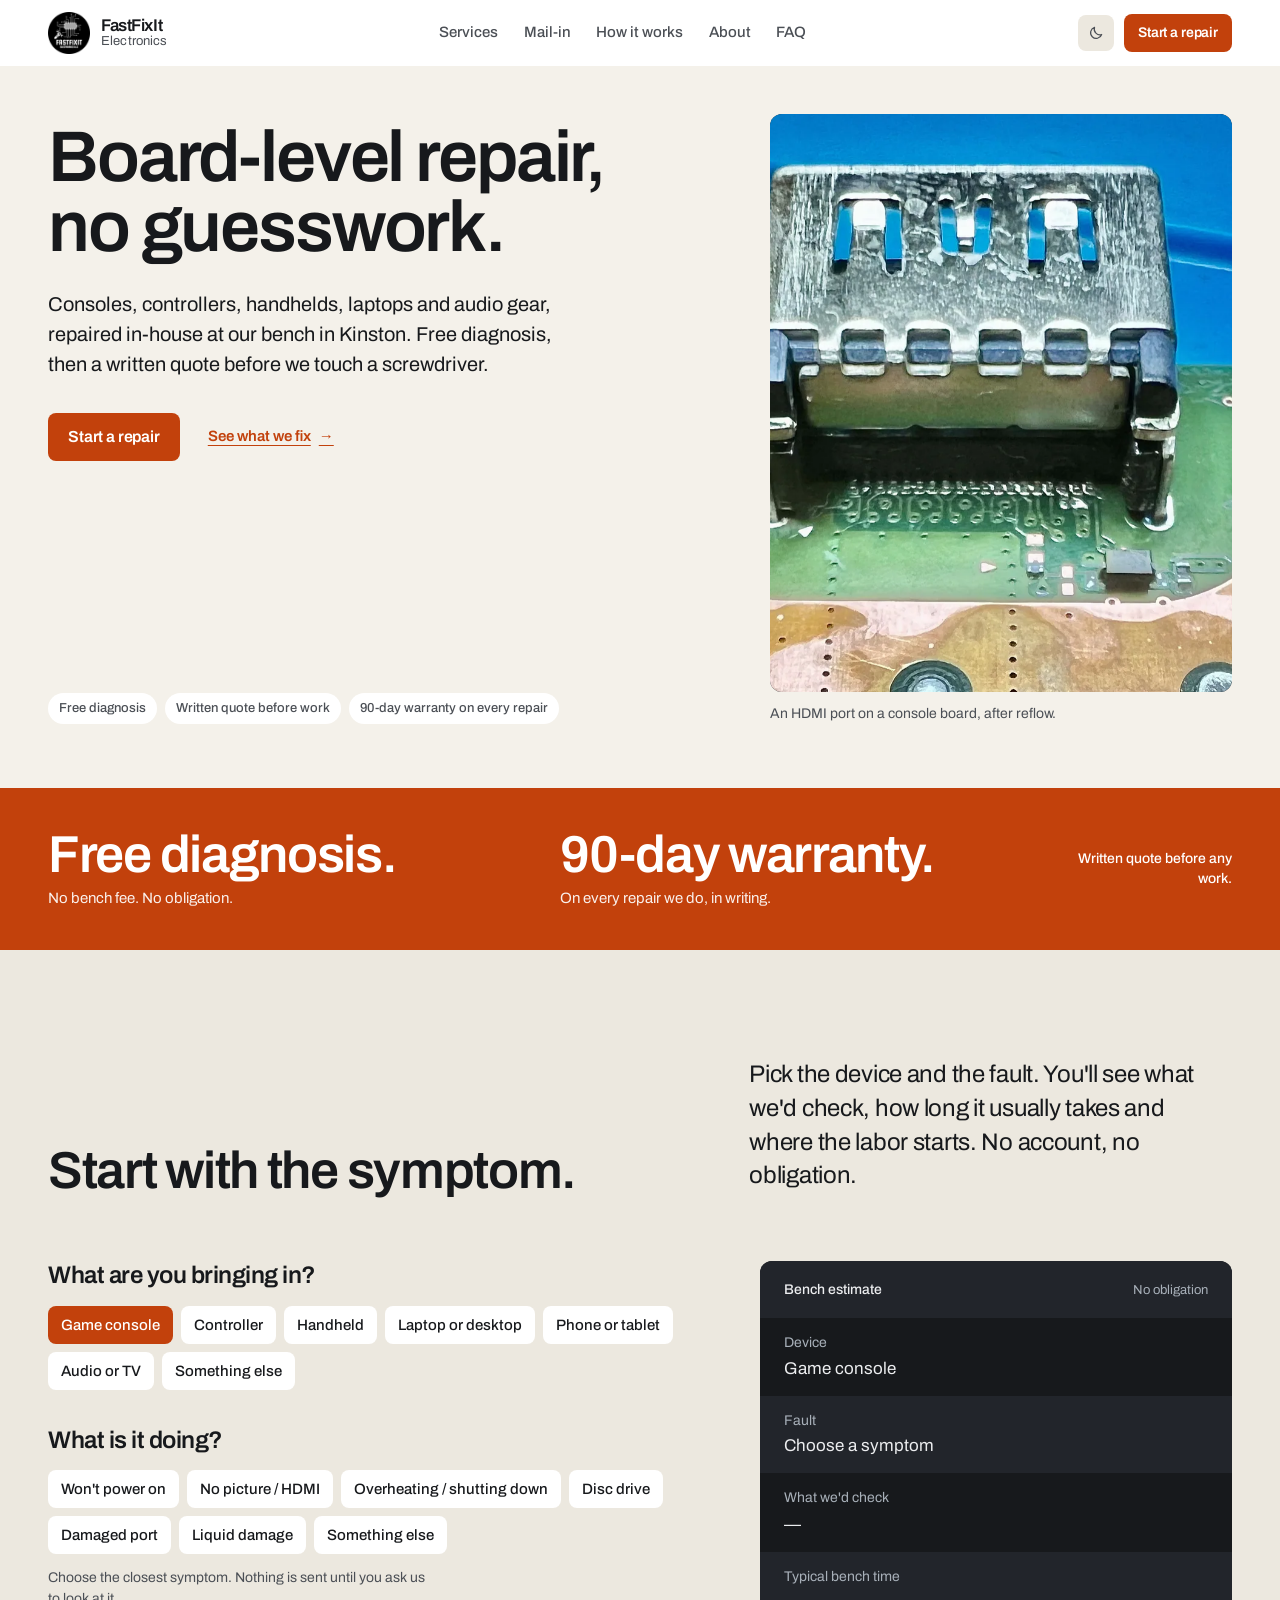
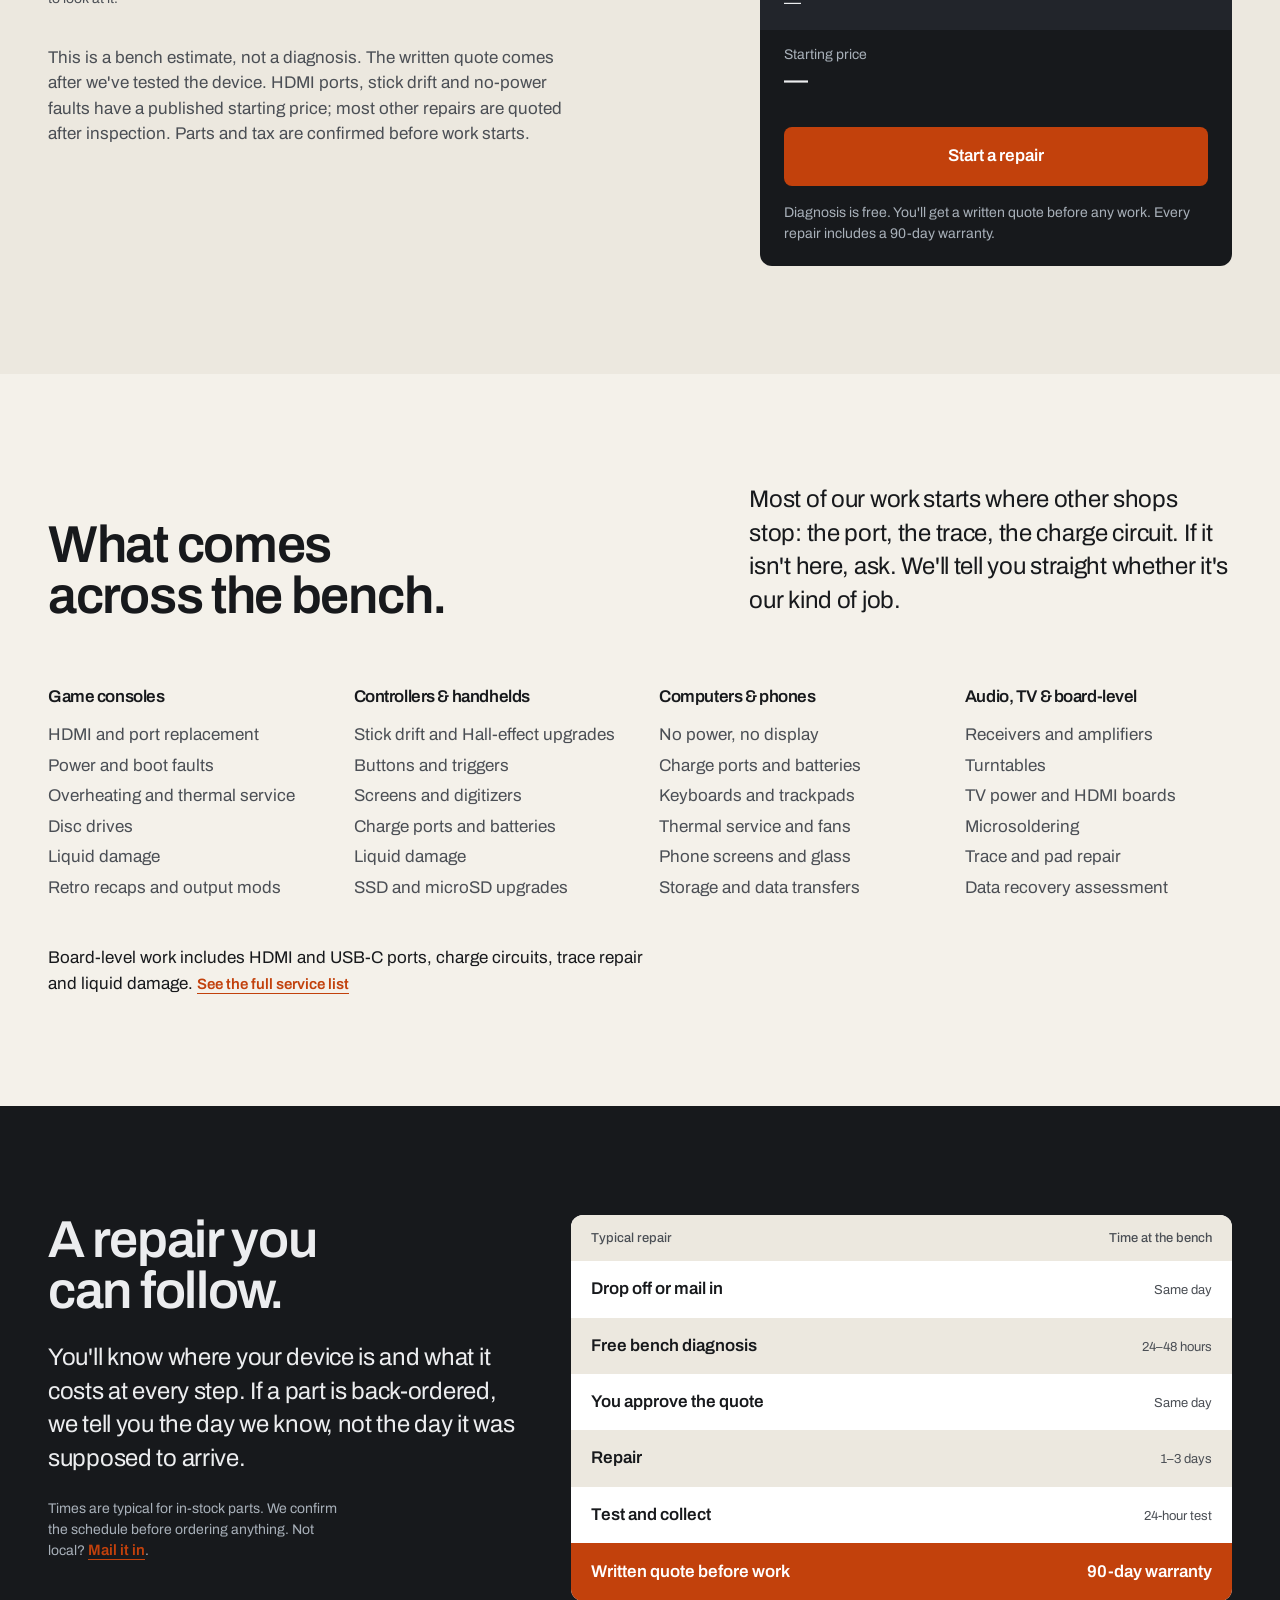
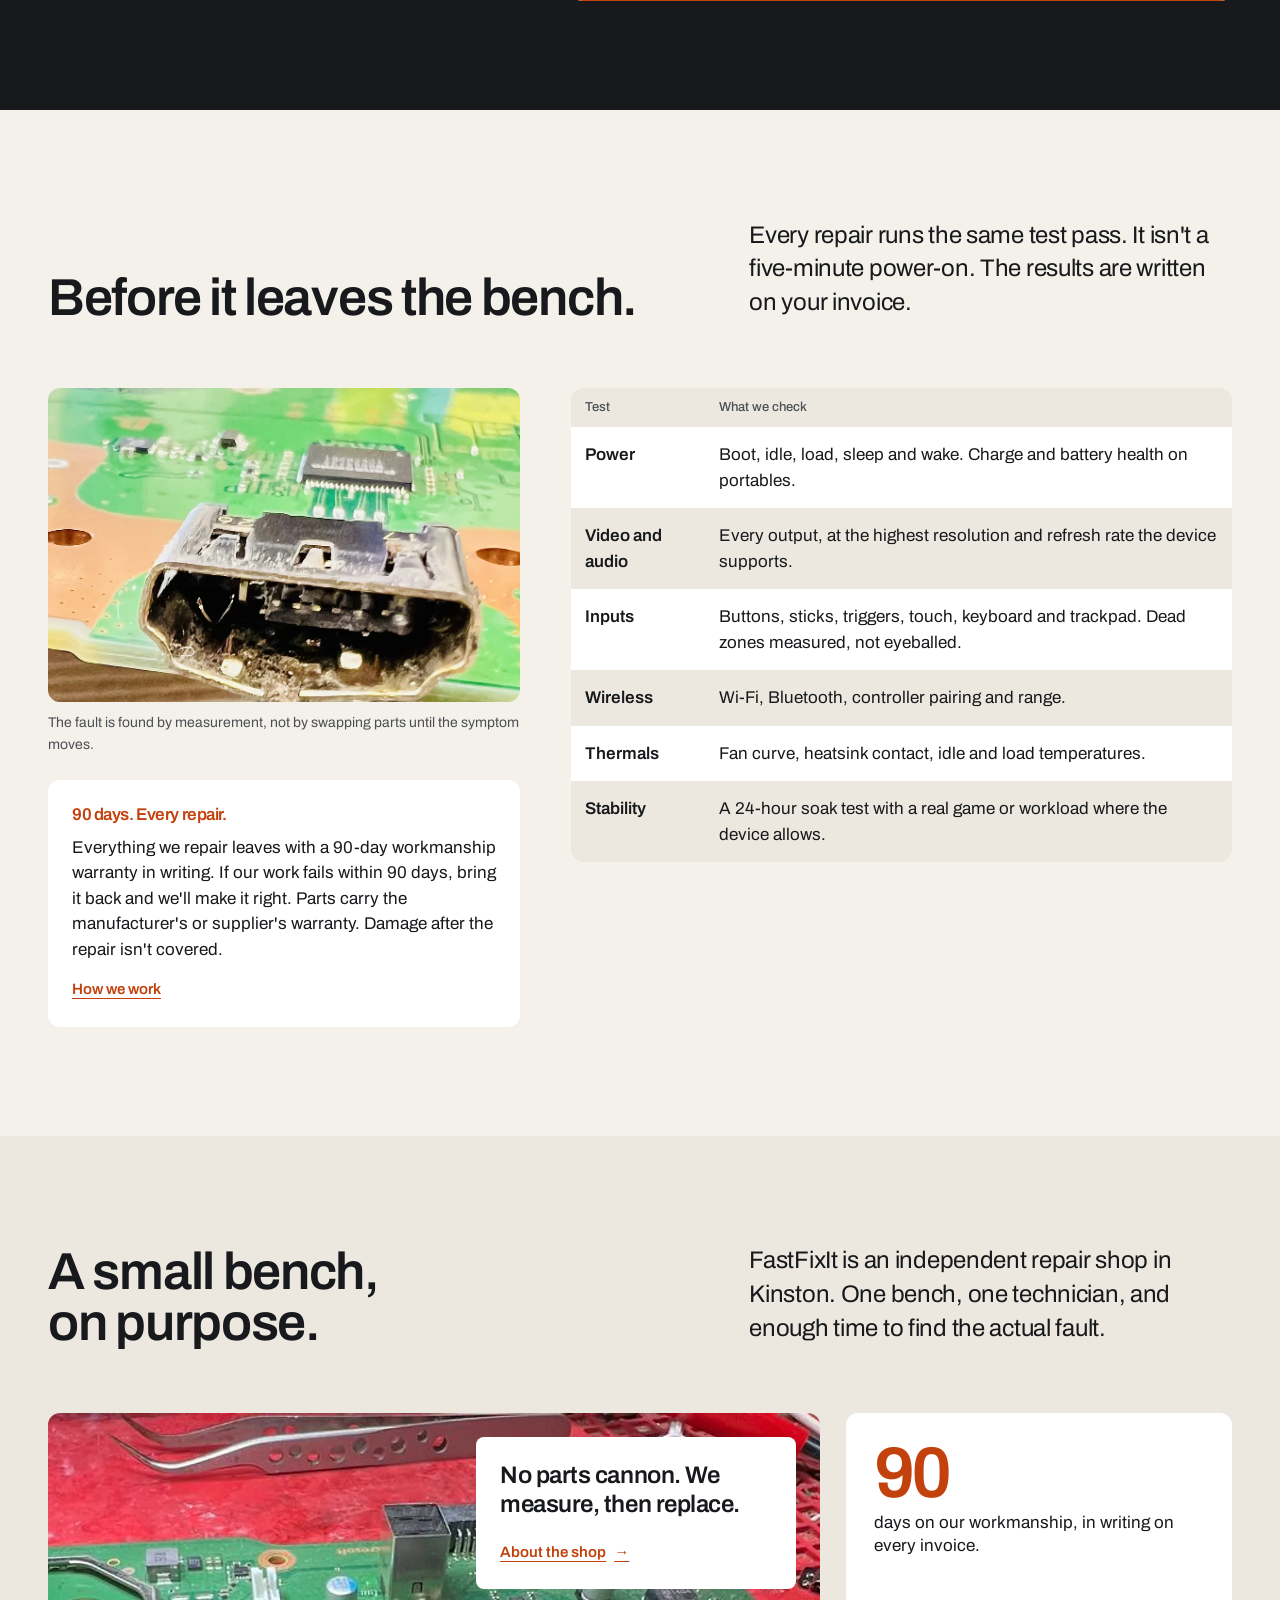
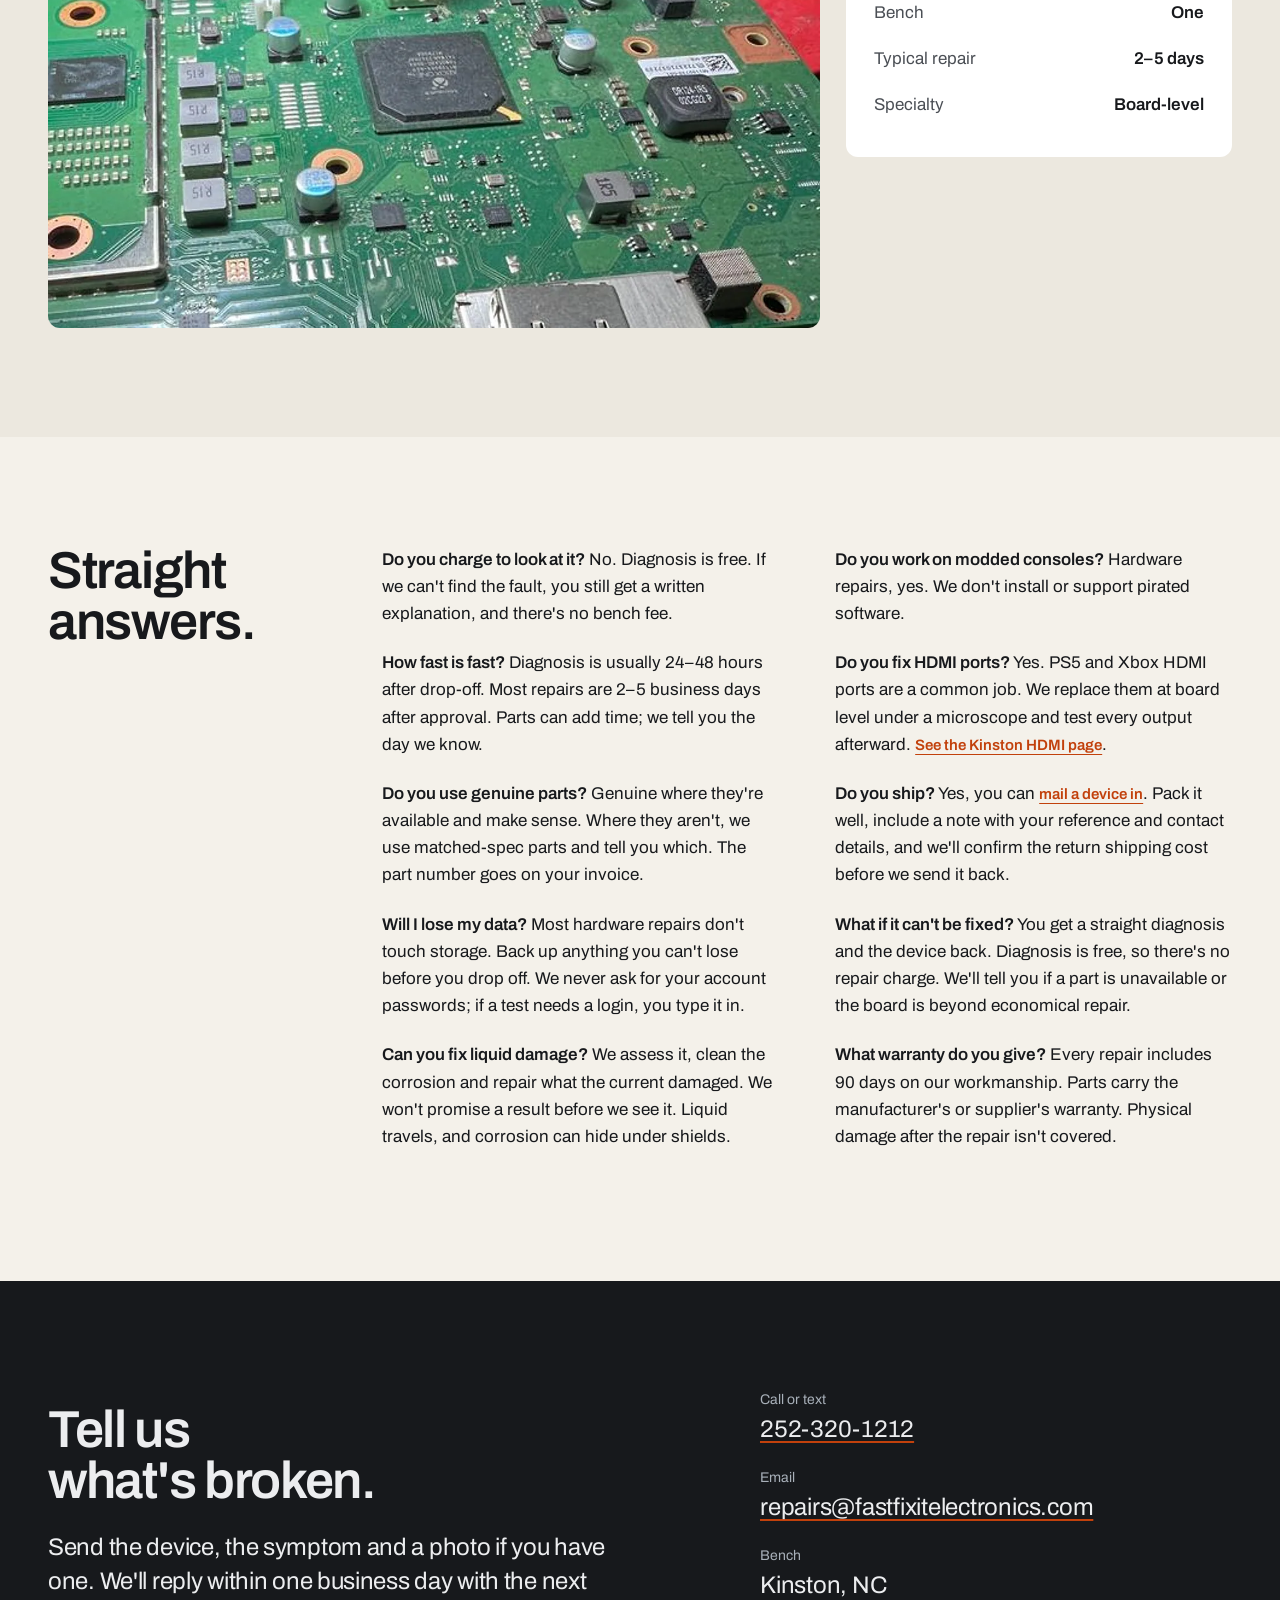
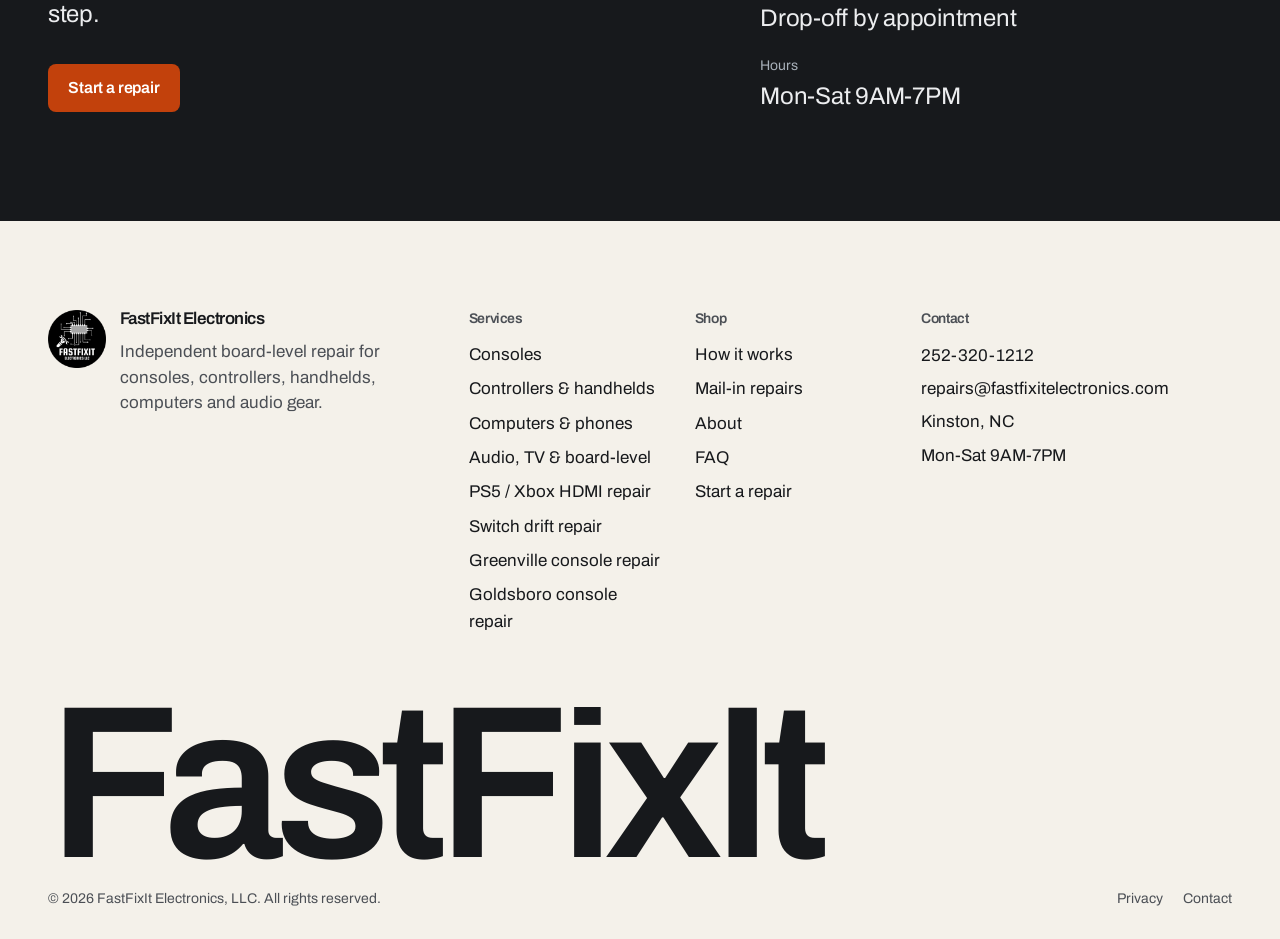
==== commit 00d4ead9: "Add Greenville and Goldsboro console repair pages with licensed local photos" ====
--- a/index.html
+++ b/index.html
@@ -52,7 +52,9 @@
           { "@type": "City", "name": "Deep Run" },
           { "@type": "City", "name": "Dover" },
           { "@type": "City", "name": "Trenton" },
-          { "@type": "City", "name": "Grifton" }
+          { "@type": "City", "name": "Grifton" },
+          { "@type": "City", "name": "Greenville" },
+          { "@type": "City", "name": "Goldsboro" }
         ],
         "openingHoursSpecification": [
           {
@@ -505,6 +507,8 @@
             <li><a href="services.html#board-level">Audio, TV &amp; board-level</a></li>
             <li><a href="ps5-hdmi-repair-kinston.html">PS5 / Xbox HDMI repair</a></li>
             <li><a href="switch-drift-repair-kinston.html">Switch drift repair</a></li>
+            <li><a href="greenville-console-repair.html">Greenville console repair</a></li>
+            <li><a href="goldsboro-console-repair.html">Goldsboro console repair</a></li>
           </ul>
         </div>
 
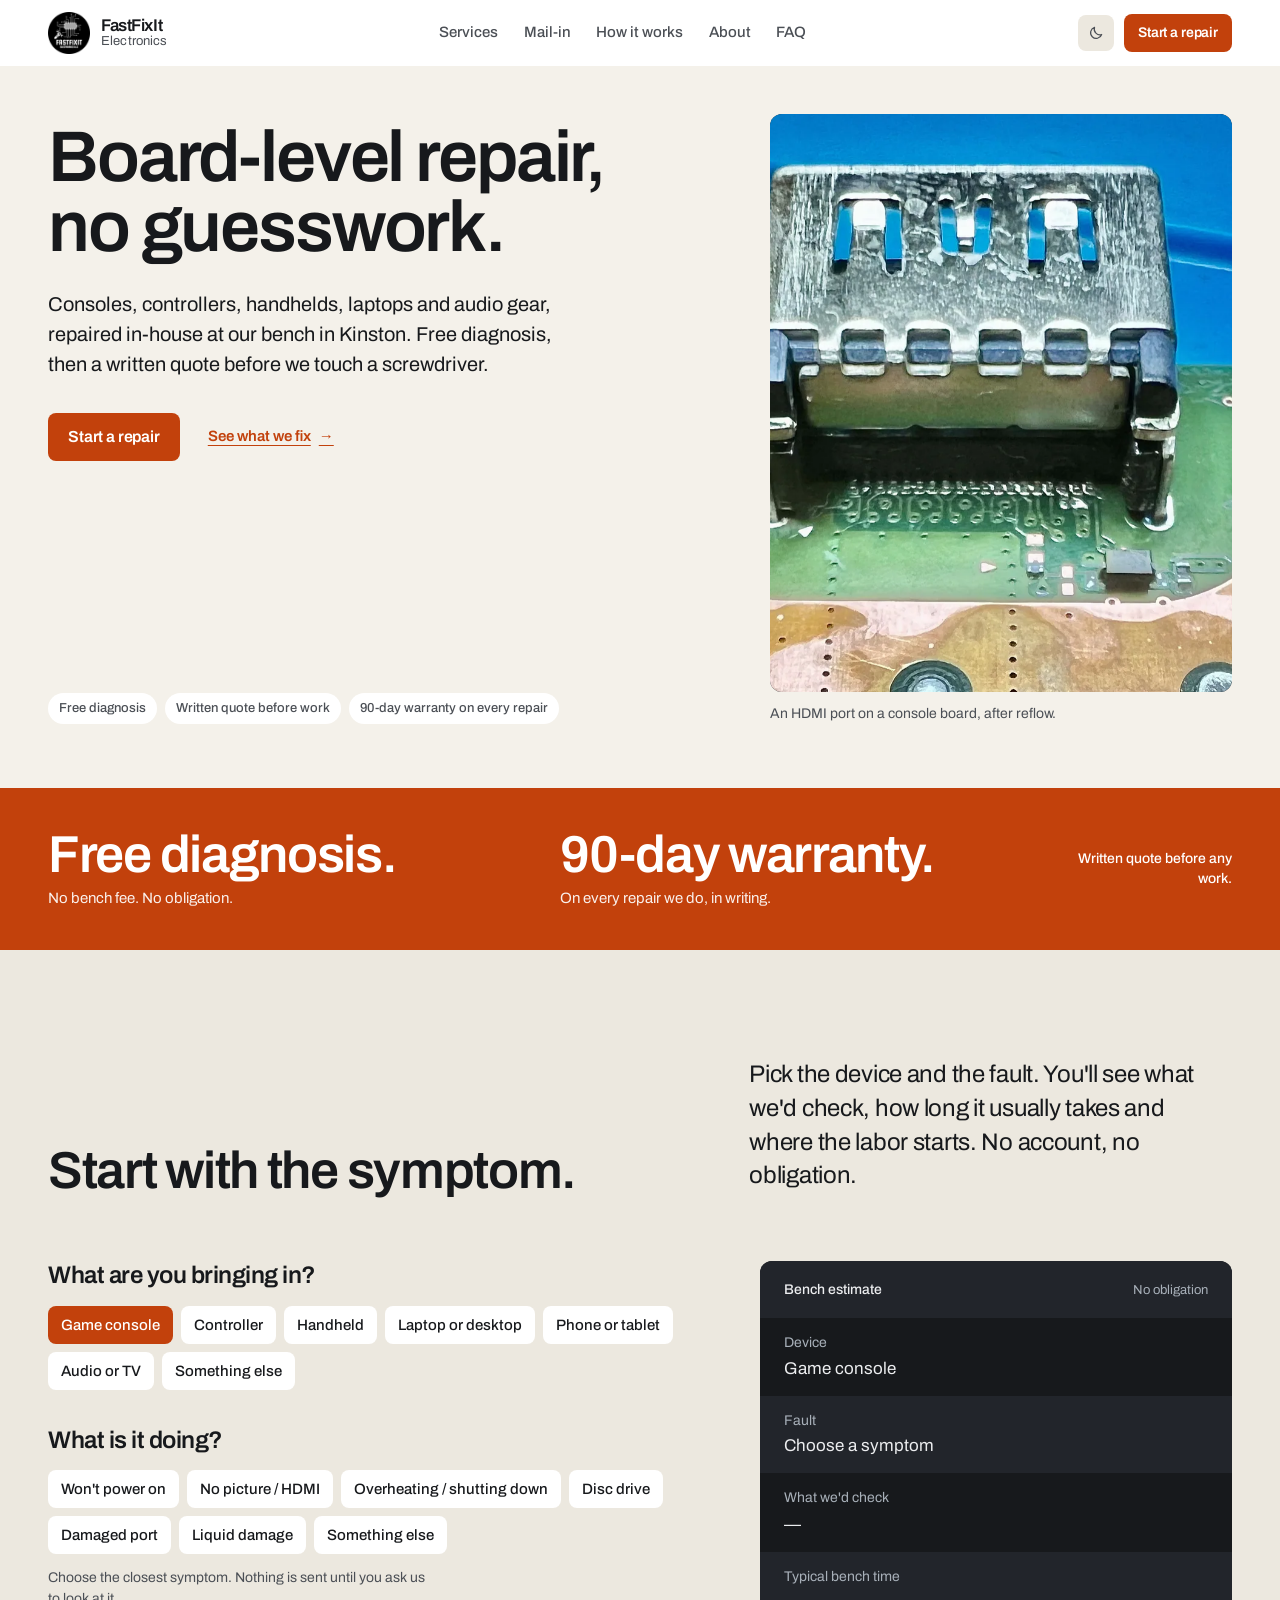
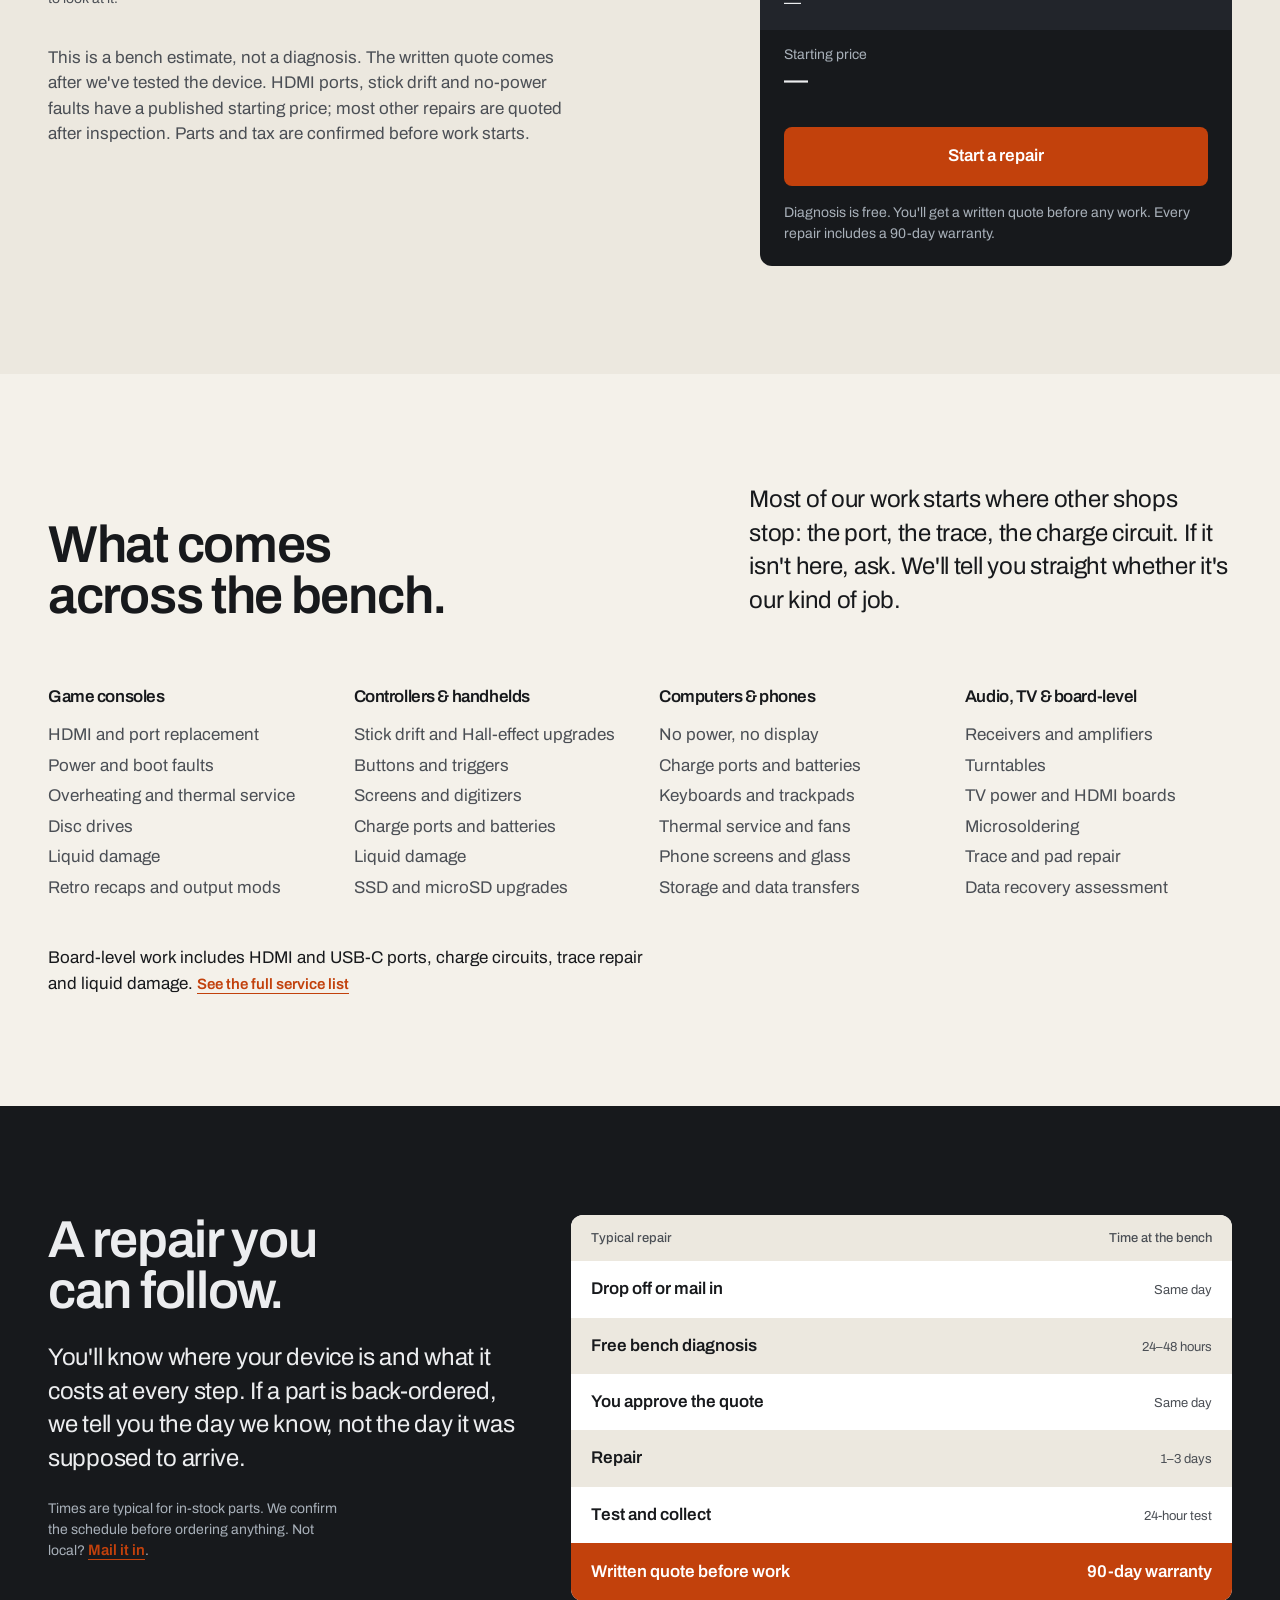
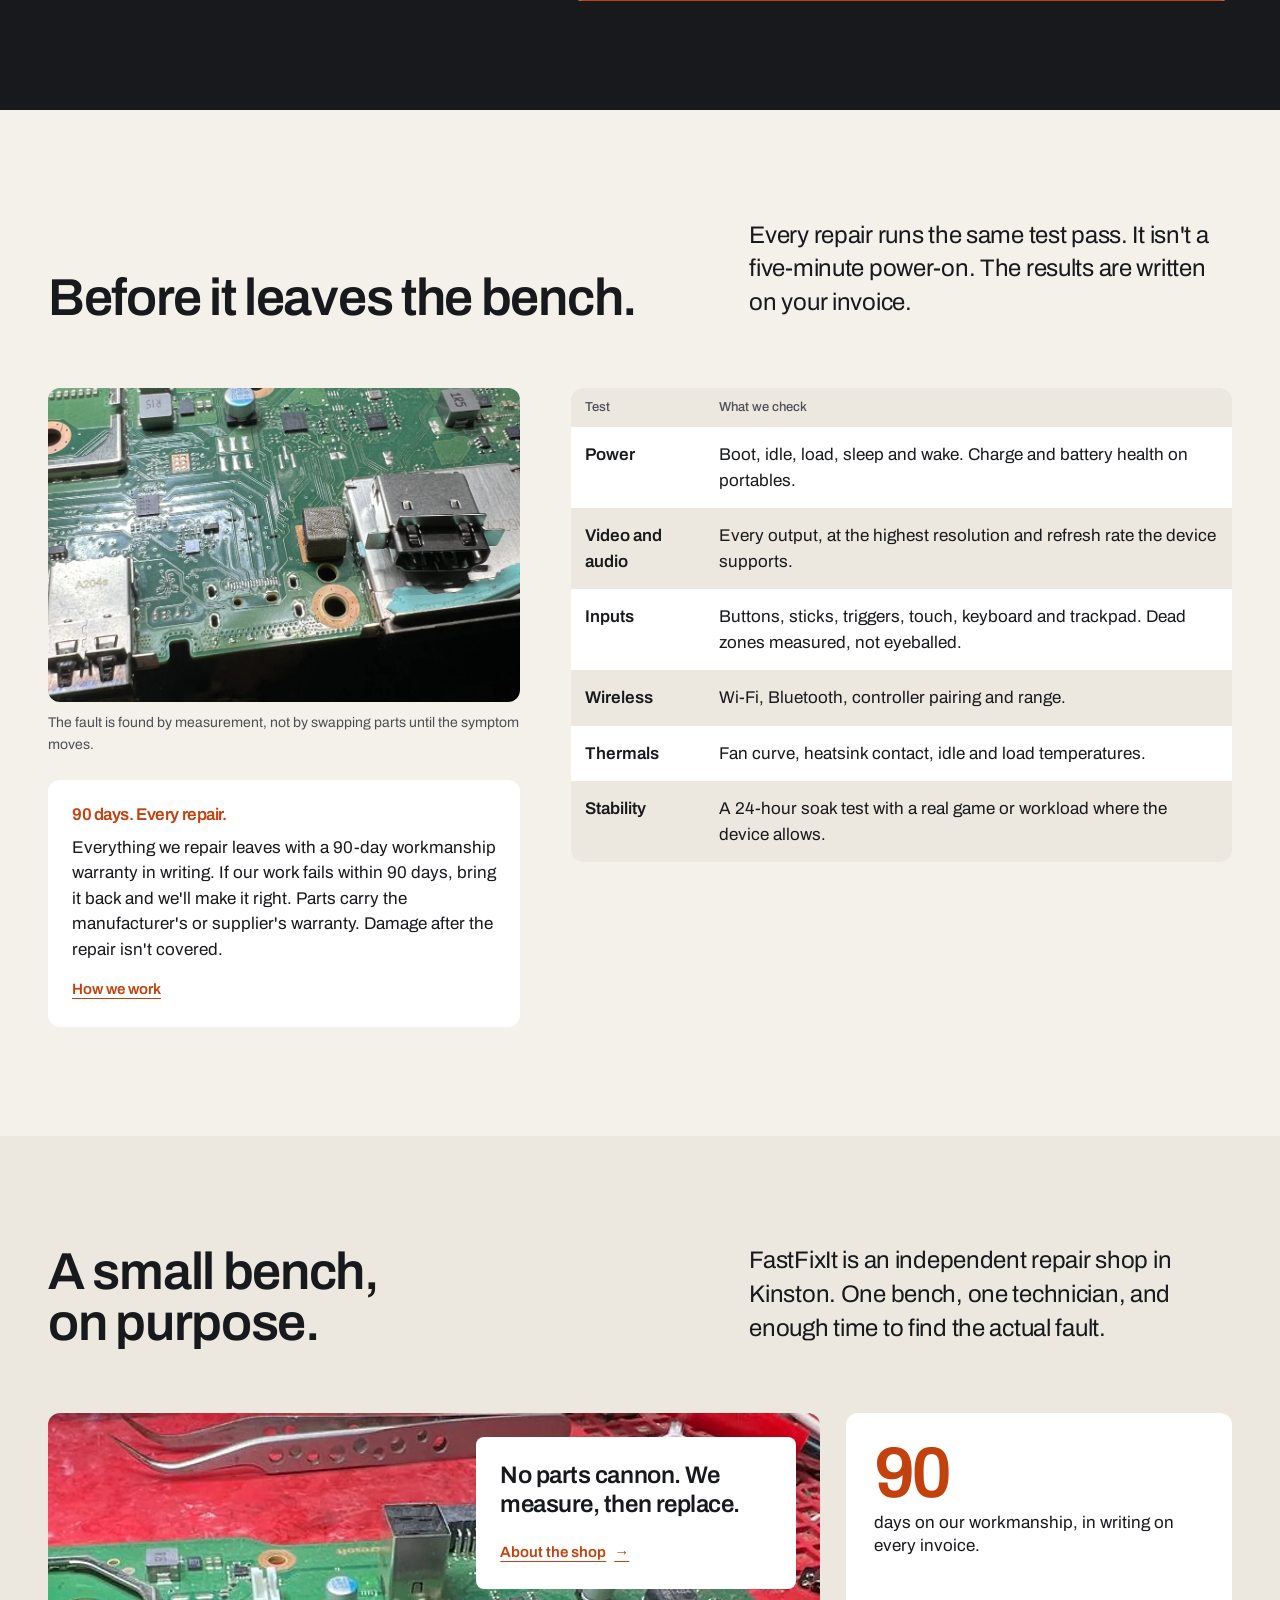
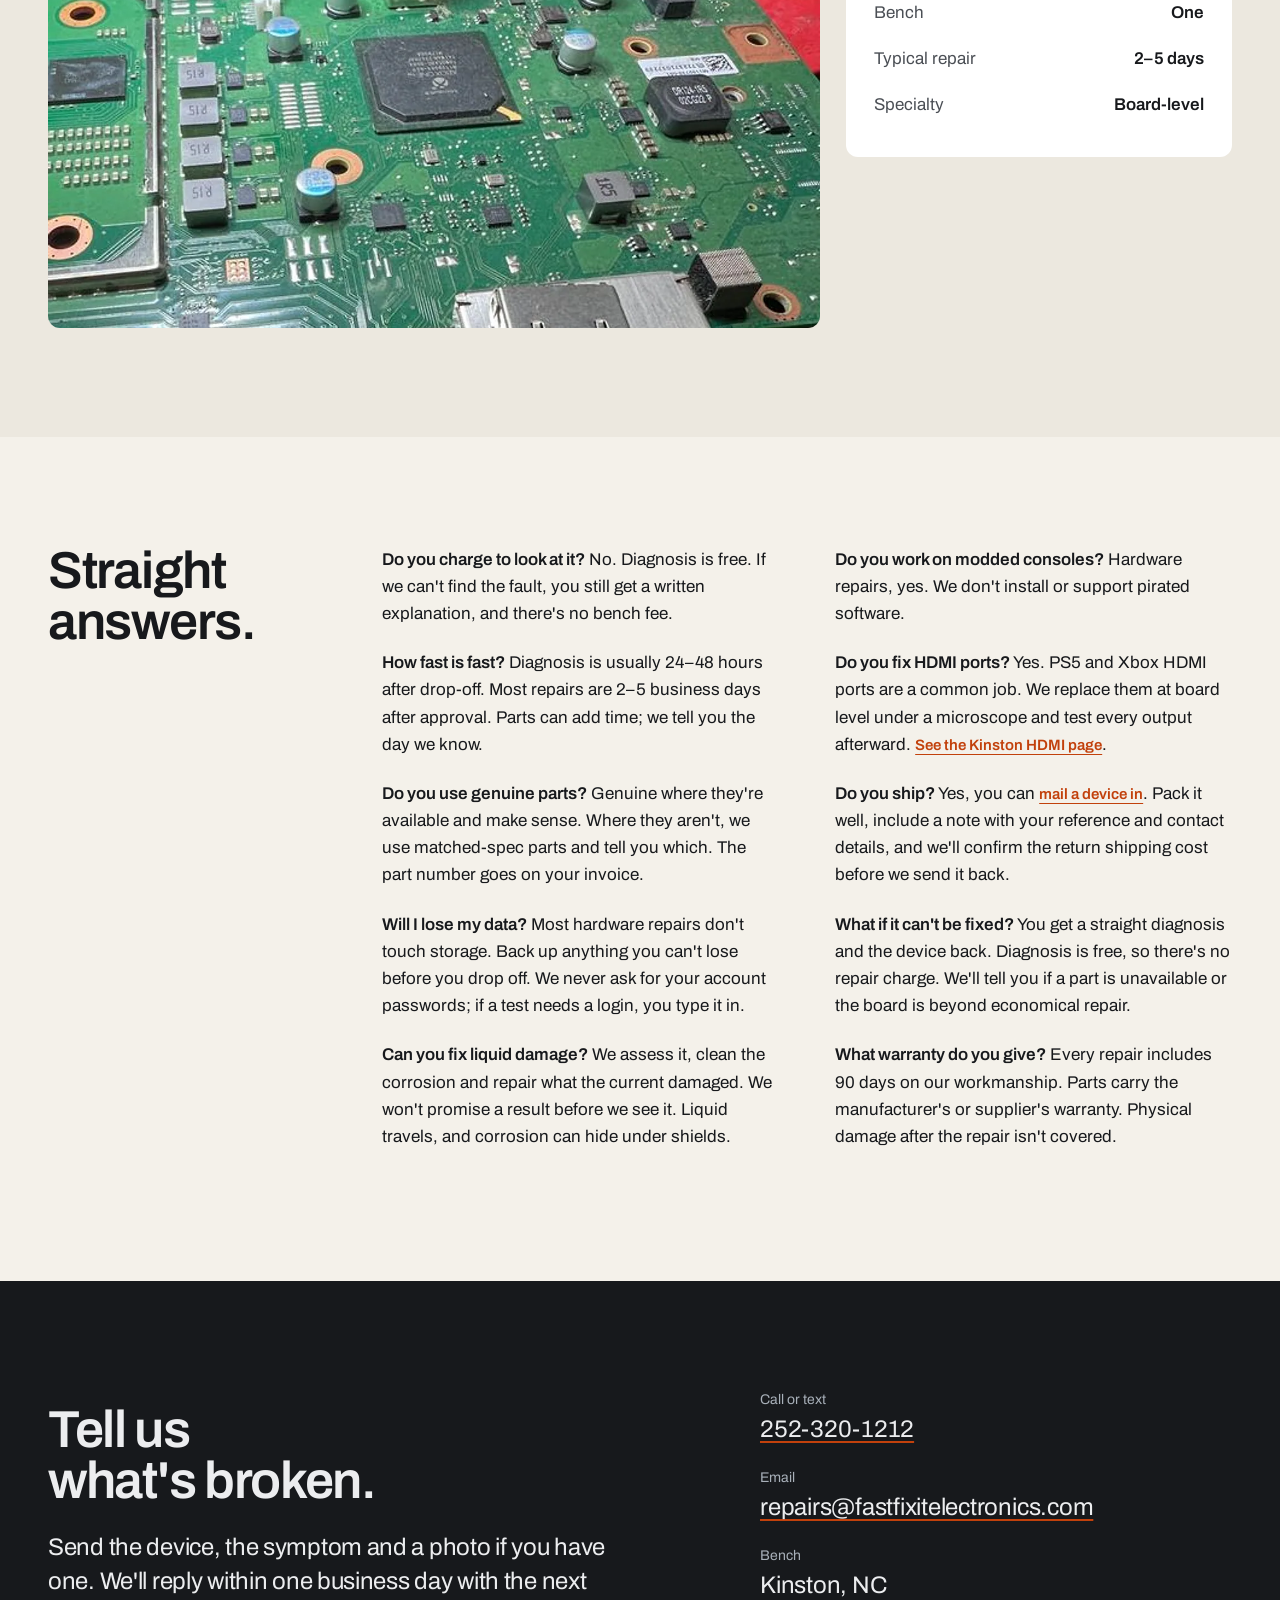
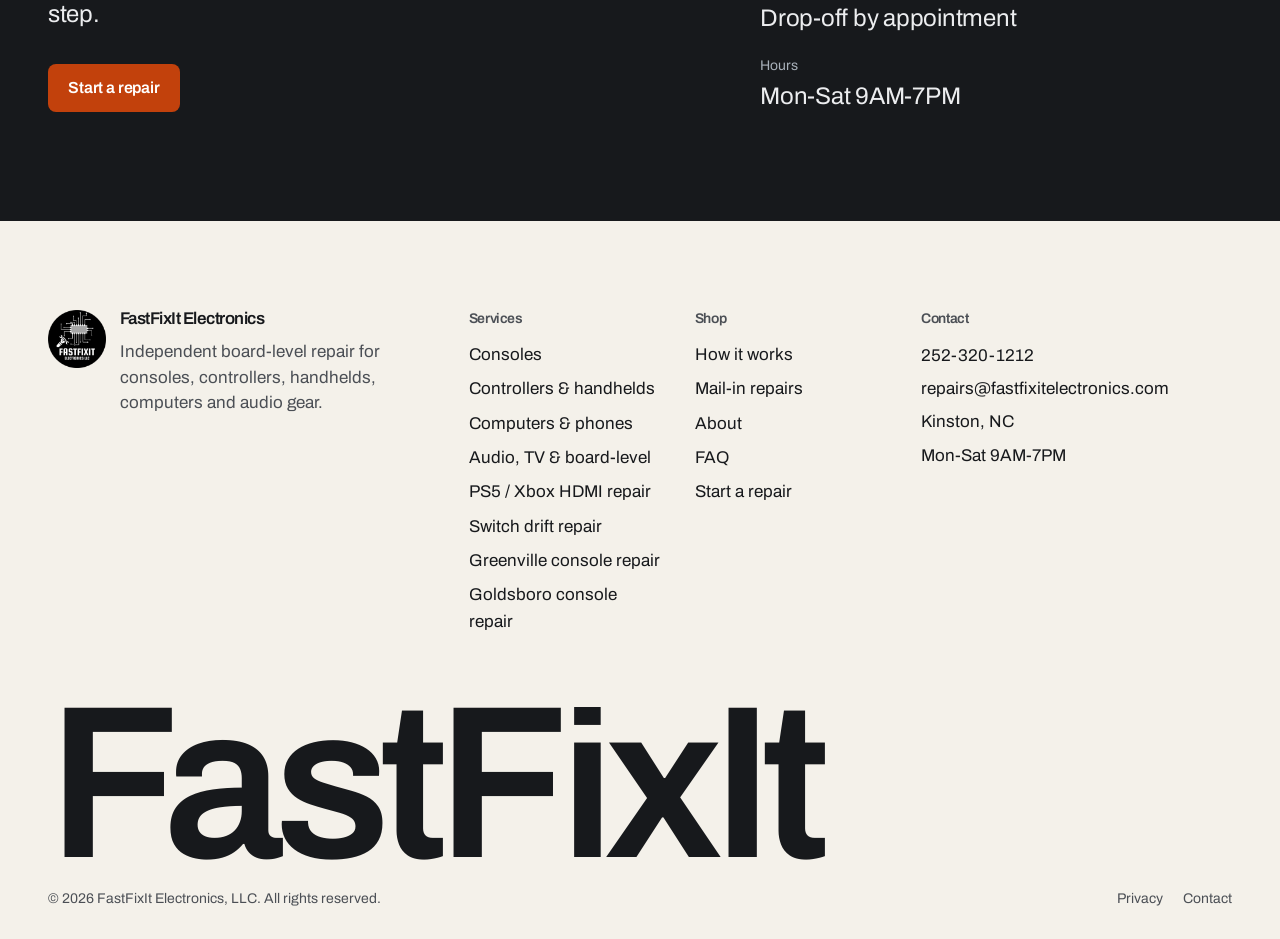
==== commit 1dfceecb: "Add new bench-work photos, before/after sections, and mobile stacking" ====
--- a/index.html
+++ b/index.html
@@ -18,10 +18,10 @@
   <link rel="icon" href="favicon-16.png" sizes="16x16" type="image/png">
   <link rel="apple-touch-icon" href="apple-touch-icon.png">
   <link rel="preload" href="assets/fonts/archivo-var.woff2" as="font" type="font/woff2" crossorigin>
-  <link rel="preload" as="image" href="assets/img/bench-solder.webp?v=20261120b" imagesrcset="assets/img/bench-solder-sm.webp?v=20261120b 800w, assets/img/bench-solder.webp?v=20261120b 1200w" imagesizes="(max-width: 900px) 90vw, 40vw" fetchpriority="high">
-  <link rel="stylesheet" href="assets/css/site.css?v=20261120b">
-  <link rel="stylesheet" href="assets/css/theme-v2.css?v=20261120b">
-  <script src="assets/js/boot.js?v=20261120b"></script>
+  <link rel="preload" as="image" href="assets/img/bench-solder.webp?v=20261120c" imagesrcset="assets/img/bench-solder-sm.webp?v=20261120c 800w, assets/img/bench-solder.webp?v=20261120c 1200w" imagesizes="(max-width: 900px) 90vw, 40vw" fetchpriority="high">
+  <link rel="stylesheet" href="assets/css/site.css?v=20261120c">
+  <link rel="stylesheet" href="assets/css/theme-v2.css?v=20261120c">
+  <script src="assets/js/boot.js?v=20261120c"></script>
   <script type="application/ld+json">
   {
     "@context": "https://schema.org",
@@ -162,9 +162,9 @@
 
         <figure class="hero-media">
           <div class="hero-frame" data-crossfade>
-            <img class="hero-slide is-active" src="assets/img/bench-solder.webp?v=20261120b" srcset="assets/img/bench-solder-sm.webp?v=20261120b 800w, assets/img/bench-solder.webp?v=20261120b 1200w" sizes="(max-width: 900px) 90vw, 40vw" width="1200" height="1500" alt="An HDMI port fitted to a game console board, photographed close up on the bench." fetchpriority="high">
-            <img class="hero-slide" src="assets/img/bench-hdmi.webp?v=20261120b" srcset="assets/img/bench-hdmi-sm.webp?v=20261120b 800w, assets/img/bench-hdmi.webp?v=20261120b 1200w" sizes="(max-width: 900px) 90vw, 40vw" width="1200" height="1500" alt="A game console board with its HDMI port in the center of the frame." fetchpriority="low">
-            <img class="hero-slide" src="assets/img/bench-stick.webp?v=20261120b" srcset="assets/img/bench-stick-sm.webp?v=20261120b 800w, assets/img/bench-stick.webp?v=20261120b 1200w" sizes="(max-width: 900px) 90vw, 40vw" width="1200" height="1500" alt="The inside of a Nintendo Switch, showing the charge port board beside the battery." fetchpriority="low">
+            <img class="hero-slide is-active" src="assets/img/bench-solder.webp?v=20261120c" srcset="assets/img/bench-solder-sm.webp?v=20261120c 800w, assets/img/bench-solder.webp?v=20261120c 1200w" sizes="(max-width: 900px) 90vw, 40vw" width="1200" height="1500" alt="An HDMI port fitted to a game console board, photographed close up on the bench." fetchpriority="high">
+            <img class="hero-slide" src="assets/img/ps5-hdmi-port.webp?v=20261120c" srcset="assets/img/ps5-hdmi-port-sm.webp?v=20261120c 800w, assets/img/ps5-hdmi-port.webp?v=20261120c 1200w" sizes="(max-width: 900px) 90vw, 40vw" width="1200" height="1500" alt="A PS5 HDMI port after replacement on the repair bench." fetchpriority="low">
+            <img class="hero-slide" src="assets/img/bench-stick.webp?v=20261120c" srcset="assets/img/bench-stick-sm.webp?v=20261120c 800w, assets/img/bench-stick.webp?v=20261120c 1200w" sizes="(max-width: 900px) 90vw, 40vw" width="1200" height="1500" alt="The inside of a Nintendo Switch, showing the charge port board beside the battery." fetchpriority="low">
           </div>
           <figcaption class="hero-caption">An HDMI port on a console board, after reflow.</figcaption>
         </figure>
@@ -356,7 +356,7 @@
         <div class="standards-grid">
           <div data-reveal>
             <figure class="standards-photo">
-              <img src="assets/img/bench-test.webp?v=20261120b" srcset="assets/img/bench-test-sm.webp?v=20261120b 1000w, assets/img/bench-test.webp?v=20261120b 1600w" sizes="(max-width: 1000px) 90vw, 40vw" width="1600" height="1067" alt="A damaged HDMI port on a console board, with bent pins and a deformed shell." loading="lazy">
+              <img src="assets/img/xbox-hdmi-removed.webp?v=20261120c" srcset="assets/img/xbox-hdmi-removed-sm.webp?v=20261120c 1000w, assets/img/xbox-hdmi-removed.webp?v=20261120c 1600w" sizes="(max-width: 1000px) 90vw, 40vw" width="1600" height="1067" alt="An Xbox Series S board with the HDMI port removed for replacement." loading="lazy">
               <figcaption>The fault is found by measurement, not by swapping parts until the symptom moves.</figcaption>
             </figure>
             <div class="warranty">
@@ -417,7 +417,7 @@
 
         <div class="about-teaser">
           <div class="about-photo" data-reveal>
-            <img src="assets/img/bench-wide.webp?v=20261120b" srcset="assets/img/bench-wide-sm.webp?v=20261120b 1200w, assets/img/bench-wide.webp?v=20261120b 1800w" sizes="(max-width: 1000px) 90vw, 65vw" width="1800" height="1200" alt="A console motherboard on the repair bench, with tweezers and tools nearby." loading="lazy">
+            <img src="assets/img/bench-wide.webp?v=20261120c" srcset="assets/img/bench-wide-sm.webp?v=20261120c 1200w, assets/img/bench-wide.webp?v=20261120c 1800w" sizes="(max-width: 1000px) 90vw, 65vw" width="1800" height="1200" alt="A console motherboard on the repair bench, with tweezers and tools nearby." loading="lazy">
             <div class="about-card">
               <p>No parts cannon. We measure, then replace.</p>
               <a class="text-link" href="about.html">About the shop <span aria-hidden="true">→</span></a>
@@ -548,9 +548,9 @@
     </div>
   </footer>
 
-  <script src="assets/js/config.js?v=20261120b" defer></script>
-  <script src="assets/js/data.js?v=20261120b" defer></script>
-  <script src="assets/js/site.js?v=20261120b" defer></script>
-  <script src="assets/js/estimator.js?v=20261120b" defer></script>
+  <script src="assets/js/config.js?v=20261120c" defer></script>
+  <script src="assets/js/data.js?v=20261120c" defer></script>
+  <script src="assets/js/site.js?v=20261120c" defer></script>
+  <script src="assets/js/estimator.js?v=20261120c" defer></script>
 </body>
 </html>
--- a/assets/css/site.css
+++ b/assets/css/site.css
@@ -2450,7 +2450,8 @@
 
 @media (max-width: 560px) {
   .about-strip {
-    gap: 6px;
+    grid-template-columns: 1fr;
+    gap: 16px;
   }
 
   .about-strip figcaption {
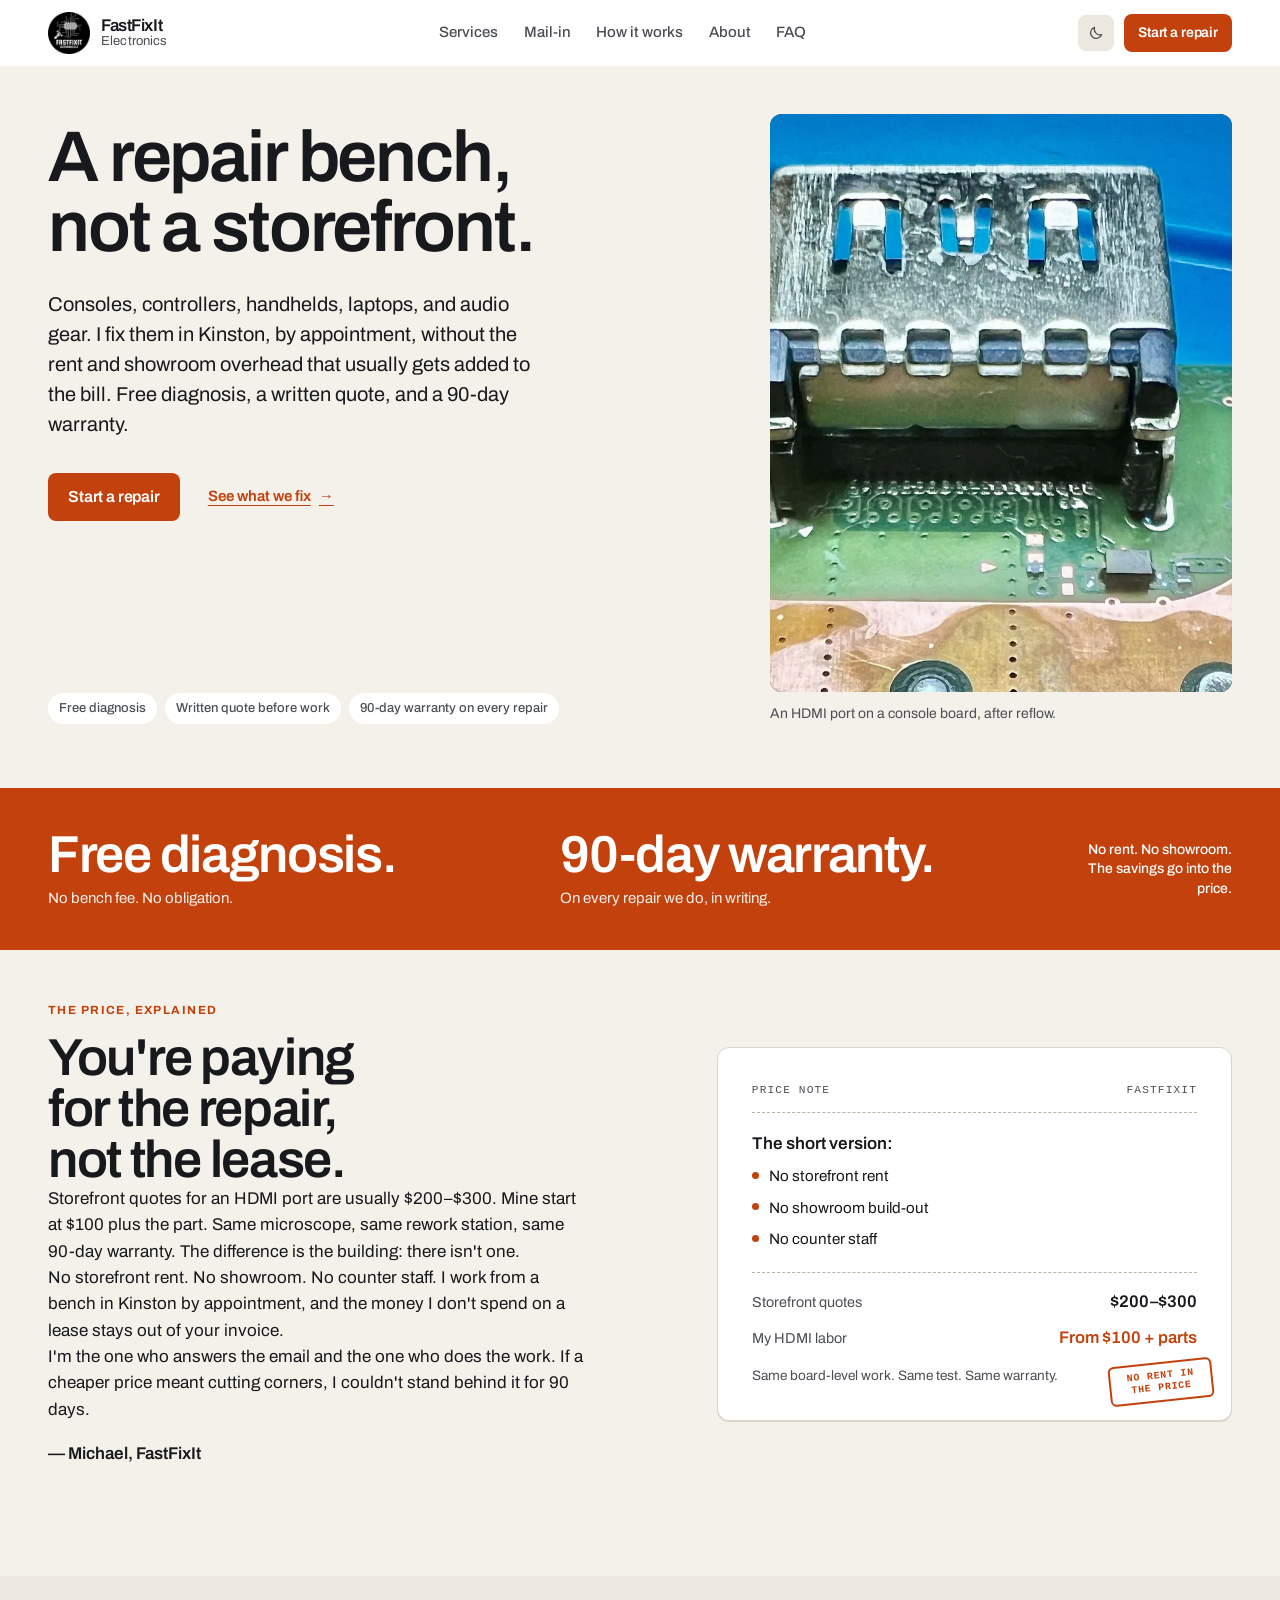
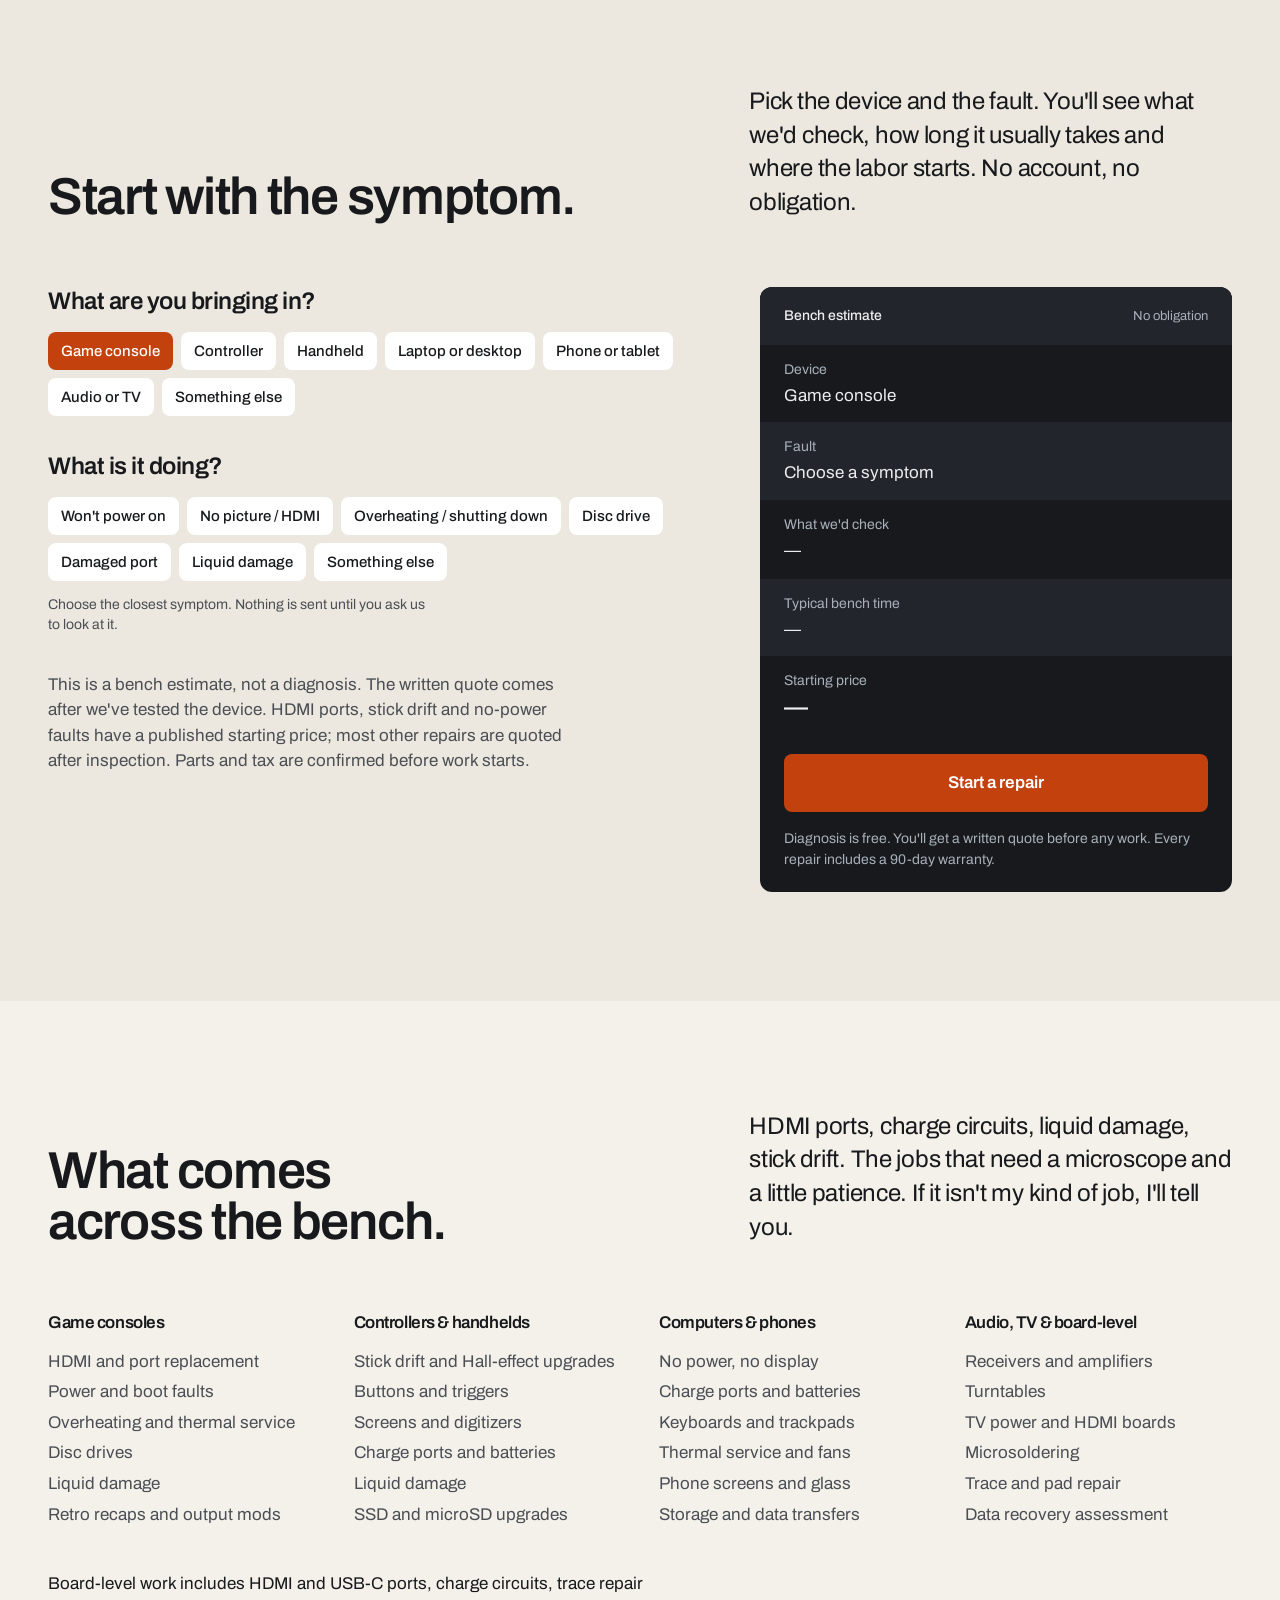
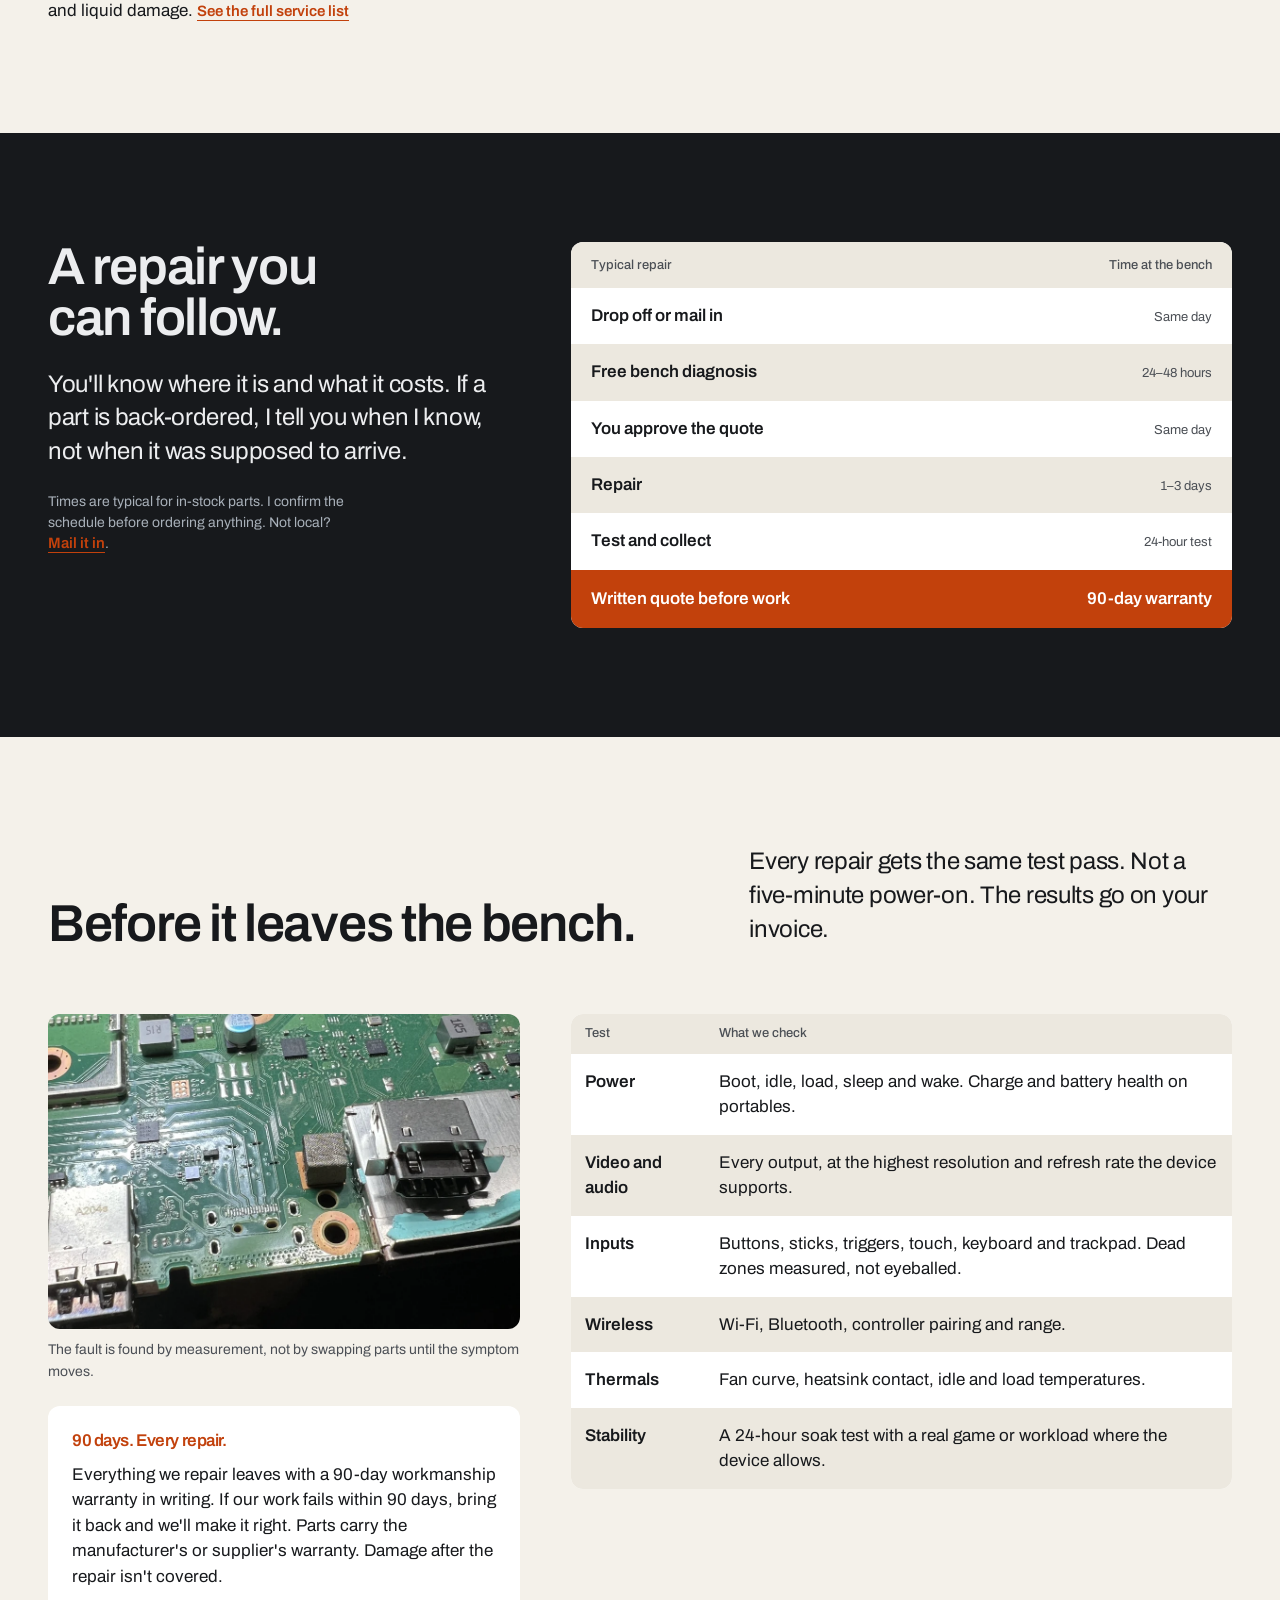
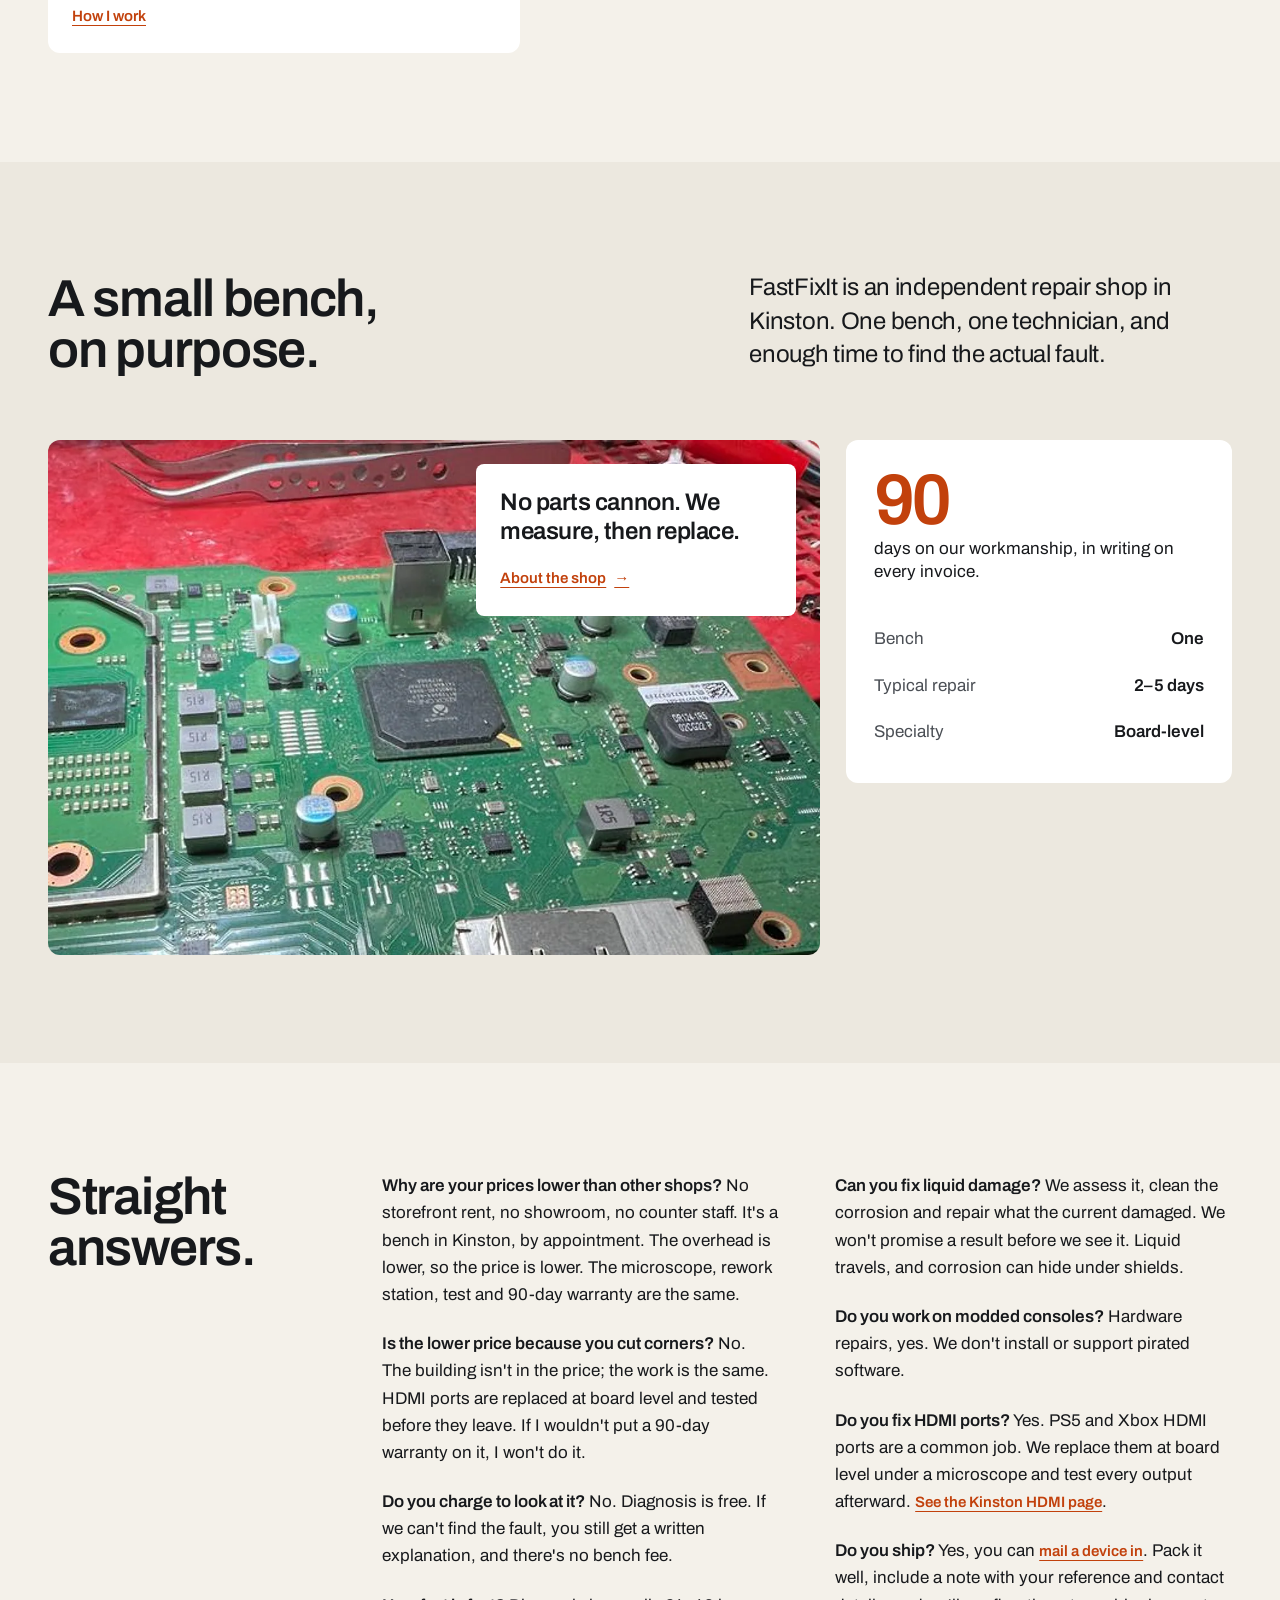
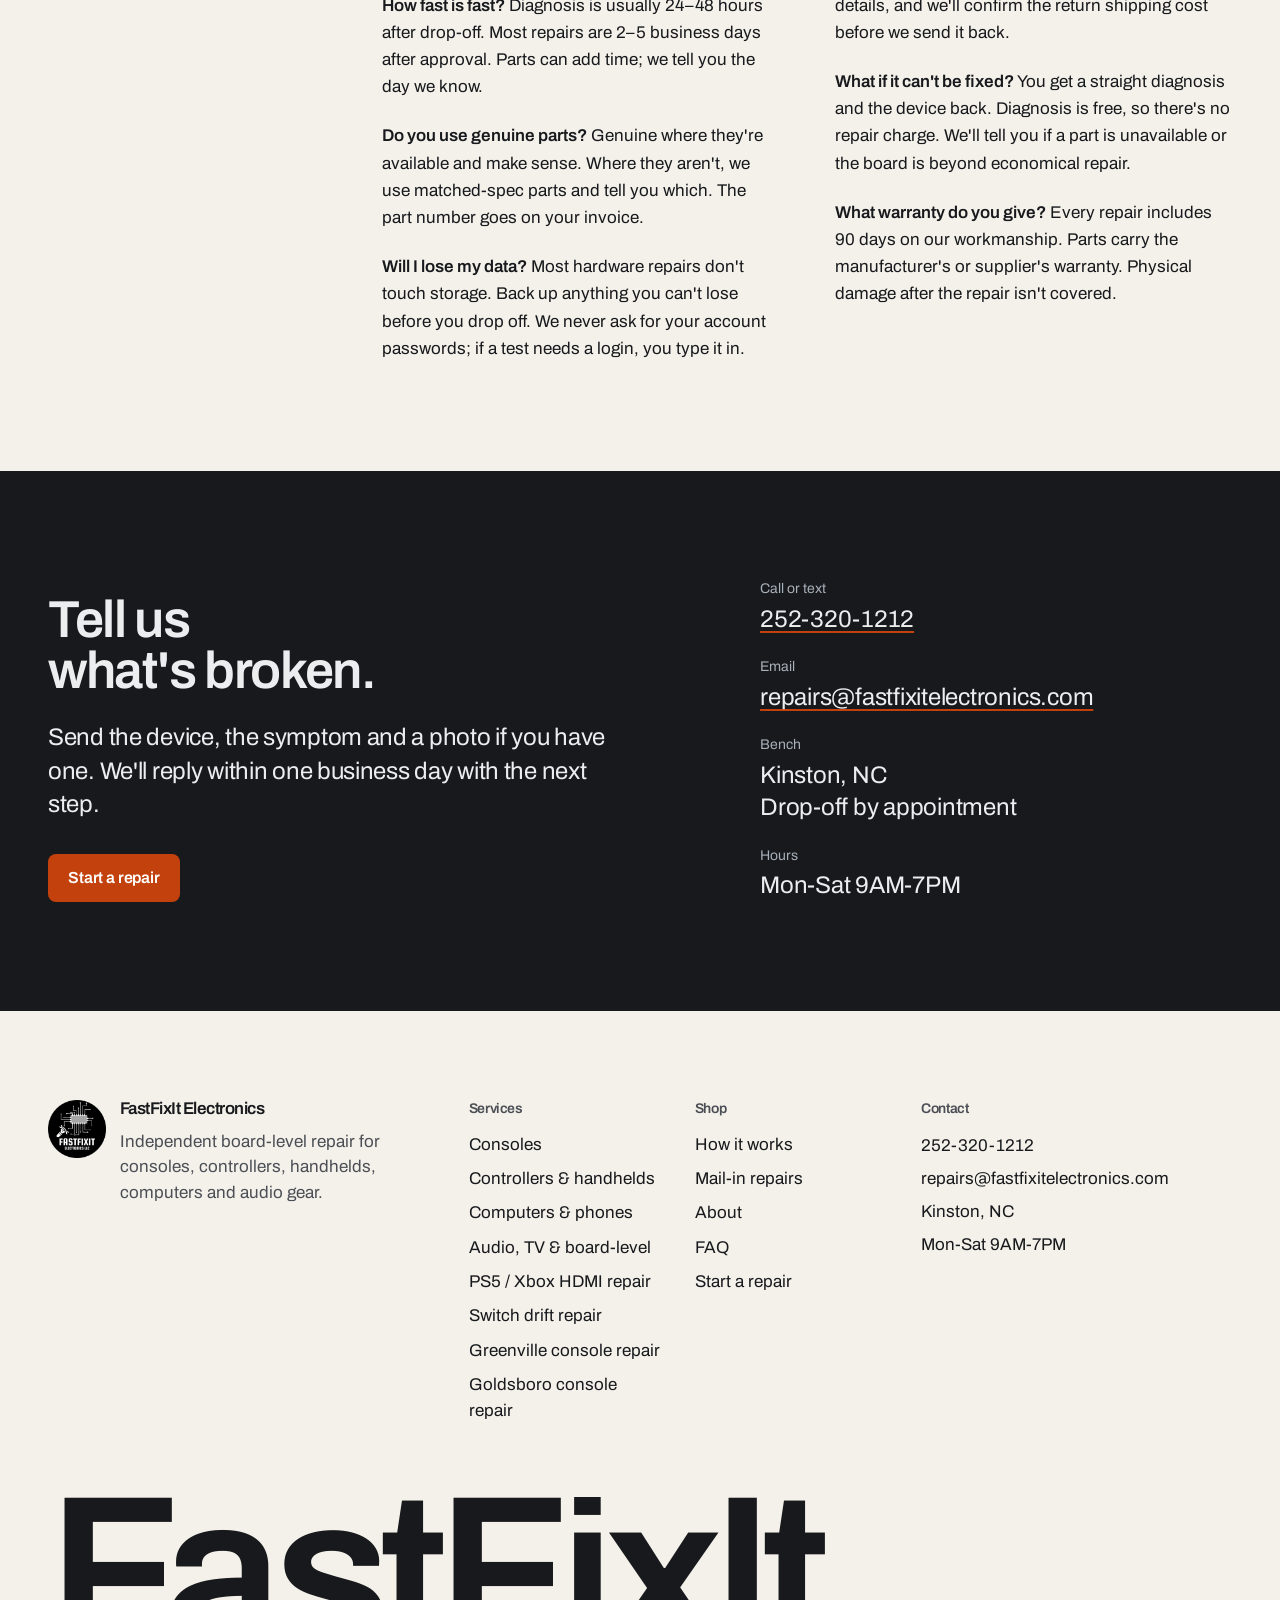
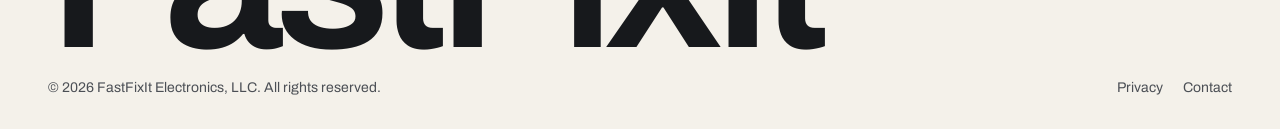
==== commit fb828d50: "Tell the lower-overhead price story in a plainer voice" ====
--- a/index.html
+++ b/index.html
@@ -3,12 +3,12 @@
 <head>
   <meta charset="utf-8">
   <meta name="viewport" content="width=device-width, initial-scale=1">
-  <title>FastFixIt Electronics | Free diagnosis &amp; 90-day repair warranty</title>
-  <meta name="description" content="Independent board-level repair for game consoles, controllers, handhelds, laptops, phones and audio gear. Free diagnosis, a written quote and a 90-day warranty on every repair.">
+  <title>FastFixIt Electronics | Console repair without the storefront markup</title>
+  <meta name="description" content="Board-level console and electronics repair in Kinston, NC. No storefront rent means lower prices: HDMI ports from $100 + parts, free diagnosis and a 90-day warranty.">
   <meta name="theme-color" content="#f4f1ea">
   <link rel="canonical" href="https://fastfixitelectronics.com/">
-  <meta property="og:title" content="FastFixIt Electronics | Free diagnosis &amp; 90-day repair warranty">
-  <meta property="og:description" content="Independent board-level repair for consoles, controllers, handhelds, computers and audio gear. Free diagnosis, a written quote and a 90-day warranty on every repair.">
+  <meta property="og:title" content="FastFixIt Electronics | Console repair without the storefront markup">
+  <meta property="og:description" content="No storefront rent. Same board-level repair. HDMI ports from $100 + parts, free diagnosis and a 90-day warranty in Kinston, NC.">
   <meta property="og:type" content="website">
   <meta property="og:url" content="https://fastfixitelectronics.com/">
   <meta property="og:site_name" content="FastFixIt Electronics">
@@ -18,10 +18,10 @@
   <link rel="icon" href="favicon-16.png" sizes="16x16" type="image/png">
   <link rel="apple-touch-icon" href="apple-touch-icon.png">
   <link rel="preload" href="assets/fonts/archivo-var.woff2" as="font" type="font/woff2" crossorigin>
-  <link rel="preload" as="image" href="assets/img/bench-solder.webp?v=20261120c" imagesrcset="assets/img/bench-solder-sm.webp?v=20261120c 800w, assets/img/bench-solder.webp?v=20261120c 1200w" imagesizes="(max-width: 900px) 90vw, 40vw" fetchpriority="high">
-  <link rel="stylesheet" href="assets/css/site.css?v=20261120c">
-  <link rel="stylesheet" href="assets/css/theme-v2.css?v=20261120c">
-  <script src="assets/js/boot.js?v=20261120c"></script>
+  <link rel="preload" as="image" href="assets/img/bench-solder.webp?v=20261120d" imagesrcset="assets/img/bench-solder-sm.webp?v=20261120d 800w, assets/img/bench-solder.webp?v=20261120d 1200w" imagesizes="(max-width: 900px) 90vw, 40vw" fetchpriority="high">
+  <link rel="stylesheet" href="assets/css/site.css?v=20261120d">
+  <link rel="stylesheet" href="assets/css/theme-v2.css?v=20261120d">
+  <script src="assets/js/boot.js?v=20261120d"></script>
   <script type="application/ld+json">
   {
     "@context": "https://schema.org",
@@ -36,7 +36,7 @@
         "telephone": "+1-252-320-1212",
         "email": "repairs@fastfixitelectronics.com",
         "priceRange": "$$",
-        "description": "Independent board-level repair for game consoles, controllers, handhelds, computers, phones and audio gear. Free diagnosis, a written quote and a 90-day warranty on every repair.",
+        "description": "Independent board-level repair for game consoles, controllers, handhelds, computers, phones and audio gear. No storefront rent, lower overhead, free diagnosis and a 90-day warranty on every repair.",
         "address": {
           "@type": "PostalAddress",
           "addressLocality": "Kinston",
@@ -107,6 +107,36 @@
         "url": "https://fastfixitelectronics.com/",
         "name": "FastFixIt Electronics",
         "publisher": { "@id": "https://fastfixitelectronics.com/#business" }
+      },
+      {
+        "@type": "FAQPage",
+        "@id": "https://fastfixitelectronics.com/#faq",
+        "mainEntity": [
+          {
+            "@type": "Question",
+            "name": "Why are your prices lower than other shops?",
+            "acceptedAnswer": {
+              "@type": "Answer",
+              "text": "No storefront rent, no showroom, no counter staff. It's a bench in Kinston, by appointment. The overhead is lower, so the price is lower. The microscope, rework station, test and 90-day warranty are the same."
+            }
+          },
+          {
+            "@type": "Question",
+            "name": "Is the lower price because you cut corners?",
+            "acceptedAnswer": {
+              "@type": "Answer",
+              "text": "No. The building isn't in the price; the work is the same. HDMI ports are replaced at board level and tested before they leave. Every repair gets a 90-day workmanship warranty."
+            }
+          },
+          {
+            "@type": "Question",
+            "name": "How much does HDMI repair cost?",
+            "acceptedAnswer": {
+              "@type": "Answer",
+              "text": "HDMI port replacement starts at $100 plus the part. Diagnosis is free, and you get a written quote before any work starts."
+            }
+          }
+        ]
       }
     ]
   }
@@ -147,8 +177,8 @@
     <section class="hero">
       <div class="shell hero-grid">
         <div class="hero-copy">
-          <h1>Board-level repair,<br>no guesswork.</h1>
-          <p class="hero-lede">Consoles, controllers, handhelds, laptops and audio gear, repaired in-house at our bench in <span data-contact="city">[CITY]</span>. Free diagnosis, then a written quote before we touch a screwdriver.</p>
+          <h1>A repair bench,<br>not a storefront.</h1>
+          <p class="hero-lede">Consoles, controllers, handhelds, laptops, and audio gear. I fix them in Kinston, by appointment, without the rent and showroom overhead that usually gets added to the bill. Free diagnosis, a written quote, and a 90-day warranty.</p>
           <div class="hero-actions">
             <a class="btn" href="request.html">Start a repair</a>
             <a class="text-link" href="#services">See what we fix <span aria-hidden="true">→</span></a>
@@ -162,9 +192,9 @@
 
         <figure class="hero-media">
           <div class="hero-frame" data-crossfade>
-            <img class="hero-slide is-active" src="assets/img/bench-solder.webp?v=20261120c" srcset="assets/img/bench-solder-sm.webp?v=20261120c 800w, assets/img/bench-solder.webp?v=20261120c 1200w" sizes="(max-width: 900px) 90vw, 40vw" width="1200" height="1500" alt="An HDMI port fitted to a game console board, photographed close up on the bench." fetchpriority="high">
-            <img class="hero-slide" src="assets/img/ps5-hdmi-port.webp?v=20261120c" srcset="assets/img/ps5-hdmi-port-sm.webp?v=20261120c 800w, assets/img/ps5-hdmi-port.webp?v=20261120c 1200w" sizes="(max-width: 900px) 90vw, 40vw" width="1200" height="1500" alt="A PS5 HDMI port after replacement on the repair bench." fetchpriority="low">
-            <img class="hero-slide" src="assets/img/bench-stick.webp?v=20261120c" srcset="assets/img/bench-stick-sm.webp?v=20261120c 800w, assets/img/bench-stick.webp?v=20261120c 1200w" sizes="(max-width: 900px) 90vw, 40vw" width="1200" height="1500" alt="The inside of a Nintendo Switch, showing the charge port board beside the battery." fetchpriority="low">
+            <img class="hero-slide is-active" src="assets/img/bench-solder.webp?v=20261120d" srcset="assets/img/bench-solder-sm.webp?v=20261120d 800w, assets/img/bench-solder.webp?v=20261120d 1200w" sizes="(max-width: 900px) 90vw, 40vw" width="1200" height="1500" alt="An HDMI port fitted to a game console board, photographed close up on the bench." fetchpriority="high">
+            <img class="hero-slide" src="assets/img/ps5-hdmi-port.webp?v=20261120d" srcset="assets/img/ps5-hdmi-port-sm.webp?v=20261120d 800w, assets/img/ps5-hdmi-port.webp?v=20261120d 1200w" sizes="(max-width: 900px) 90vw, 40vw" width="1200" height="1500" alt="A PS5 HDMI port after replacement on the repair bench." fetchpriority="low">
+            <img class="hero-slide" src="assets/img/bench-stick.webp?v=20261120d" srcset="assets/img/bench-stick-sm.webp?v=20261120d 800w, assets/img/bench-stick.webp?v=20261120d 1200w" sizes="(max-width: 900px) 90vw, 40vw" width="1200" height="1500" alt="The inside of a Nintendo Switch, showing the charge port board beside the battery." fetchpriority="low">
           </div>
           <figcaption class="hero-caption">An HDMI port on a console board, after reflow.</figcaption>
         </figure>
@@ -181,9 +211,41 @@
           <p class="promise-value">90-day warranty.</p>
           <p class="promise-note">On every repair we do, in writing.</p>
         </div>
-        <p class="promise-aside">Written quote before any work.</p>
+        <p class="promise-aside">No rent. No showroom. The savings go into the price.</p>
       </div>
     </div>
+
+    <section class="section price-story" id="price">
+      <div class="shell price-story__grid">
+        <div class="price-story__copy" data-reveal>
+          <p class="kicker">The price, explained</p>
+          <h2>You're paying for the repair, not the lease.</h2>
+          <p>Storefront quotes for an HDMI port are usually $200–$300. Mine start at $100 plus the part. Same microscope, same rework station, same 90-day warranty. The difference is the building: there isn't one.</p>
+          <p>No storefront rent. No showroom. No counter staff. I work from a bench in Kinston by appointment, and the money I don't spend on a lease stays out of your invoice.</p>
+          <p>I'm the one who answers the email and the one who does the work. If a cheaper price meant cutting corners, I couldn't stand behind it for 90 days.</p>
+          <p class="price-signature">— Michael, FastFixIt</p>
+        </div>
+
+        <aside class="price-note" data-reveal aria-label="Why the prices are lower">
+          <div class="price-note__head">
+            <span>Price note</span>
+            <span>FastFixIt</span>
+          </div>
+          <p class="price-note__lede">The short version:</p>
+          <ul>
+            <li>No storefront rent</li>
+            <li>No showroom build-out</li>
+            <li>No counter staff</li>
+          </ul>
+          <div class="price-note__compare">
+            <div><span>Storefront quotes</span><strong>$200–$300</strong></div>
+            <div><span>My HDMI labor</span><strong>From $100 + parts</strong></div>
+          </div>
+          <p class="price-note__foot">Same board-level work. Same test. Same warranty.</p>
+          <span class="price-stamp" aria-hidden="true">No rent in the price</span>
+        </aside>
+      </div>
+    </section>
 
     <section class="section section--surface" id="estimate">
       <div class="shell">
@@ -249,7 +311,7 @@
       <div class="shell">
         <div class="section-head">
           <h2>What comes across the bench.</h2>
-          <p class="lede">Most of our work starts where other shops stop: the port, the trace, the charge circuit. If it isn't here, ask. We'll tell you straight whether it's our kind of job.</p>
+          <p class="lede">HDMI ports, charge circuits, liquid damage, stick drift. The jobs that need a microscope and a little patience. If it isn't my kind of job, I'll tell you.</p>
         </div>
 
         <div class="service-index">
@@ -309,8 +371,8 @@
       <div class="shell process-grid">
         <div class="process-copy" data-reveal>
           <h2>A repair you can follow.</h2>
-          <p class="lede">You'll know where your device is and what it costs at every step. If a part is back-ordered, we tell you the day we know, not the day it was supposed to arrive.</p>
-          <p class="small">Times are typical for in-stock parts. We confirm the schedule before ordering anything. Not local? <a class="text-link" href="mail-in.html">Mail it in</a>.</p>
+          <p class="lede">You'll know where it is and what it costs. If a part is back-ordered, I tell you when I know, not when it was supposed to arrive.</p>
+          <p class="small">Times are typical for in-stock parts. I confirm the schedule before ordering anything. Not local? <a class="text-link" href="mail-in.html">Mail it in</a>.</p>
         </div>
 
         <div class="slip" data-reveal>
@@ -350,19 +412,19 @@
       <div class="shell">
         <div class="section-head">
           <h2>Before it leaves the bench.</h2>
-          <p class="lede">Every repair runs the same test pass. It isn't a five-minute power-on. The results are written on your invoice.</p>
+          <p class="lede">Every repair gets the same test pass. Not a five-minute power-on. The results go on your invoice.</p>
         </div>
 
         <div class="standards-grid">
           <div data-reveal>
             <figure class="standards-photo">
-              <img src="assets/img/xbox-hdmi-removed.webp?v=20261120c" srcset="assets/img/xbox-hdmi-removed-sm.webp?v=20261120c 1000w, assets/img/xbox-hdmi-removed.webp?v=20261120c 1600w" sizes="(max-width: 1000px) 90vw, 40vw" width="1600" height="1067" alt="An Xbox Series S board with the HDMI port removed for replacement." loading="lazy">
+              <img src="assets/img/xbox-hdmi-removed.webp?v=20261120d" srcset="assets/img/xbox-hdmi-removed-sm.webp?v=20261120d 1000w, assets/img/xbox-hdmi-removed.webp?v=20261120d 1600w" sizes="(max-width: 1000px) 90vw, 40vw" width="1600" height="1067" alt="An Xbox Series S board with the HDMI port removed for replacement." loading="lazy">
               <figcaption>The fault is found by measurement, not by swapping parts until the symptom moves.</figcaption>
             </figure>
             <div class="warranty">
               <h3>90 days. Every repair.</h3>
               <p>Everything we repair leaves with a 90-day workmanship warranty in writing. If our work fails within 90 days, bring it back and we'll make it right. Parts carry the manufacturer's or supplier's warranty. Damage after the repair isn't covered.</p>
-              <a class="text-link" href="about.html#standards">How we work</a>
+              <a class="text-link" href="about.html#standards">How I work</a>
             </div>
           </div>
 
@@ -417,7 +479,7 @@
 
         <div class="about-teaser">
           <div class="about-photo" data-reveal>
-            <img src="assets/img/bench-wide.webp?v=20261120c" srcset="assets/img/bench-wide-sm.webp?v=20261120c 1200w, assets/img/bench-wide.webp?v=20261120c 1800w" sizes="(max-width: 1000px) 90vw, 65vw" width="1800" height="1200" alt="A console motherboard on the repair bench, with tweezers and tools nearby." loading="lazy">
+            <img src="assets/img/bench-wide.webp?v=20261120d" srcset="assets/img/bench-wide-sm.webp?v=20261120d 1200w, assets/img/bench-wide.webp?v=20261120d 1800w" sizes="(max-width: 1000px) 90vw, 65vw" width="1800" height="1200" alt="A console motherboard on the repair bench, with tweezers and tools nearby." loading="lazy">
             <div class="about-card">
               <p>No parts cannon. We measure, then replace.</p>
               <a class="text-link" href="about.html">About the shop <span aria-hidden="true">→</span></a>
@@ -443,6 +505,8 @@
           <h2>Straight answers.</h2>
         </div>
         <div class="faq-cols" data-reveal>
+          <p><strong>Why are your prices lower than other shops?</strong> No storefront rent, no showroom, no counter staff. It's a bench in Kinston, by appointment. The overhead is lower, so the price is lower. The microscope, rework station, test and 90-day warranty are the same.</p>
+          <p><strong>Is the lower price because you cut corners?</strong> No. The building isn't in the price; the work is the same. HDMI ports are replaced at board level and tested before they leave. If I wouldn't put a 90-day warranty on it, I won't do it.</p>
           <p><strong>Do you charge to look at it?</strong> No. Diagnosis is free. If we can't find the fault, you still get a written explanation, and there's no bench fee.</p>
           <p><strong>How fast is fast?</strong> Diagnosis is usually 24–48 hours after drop-off. Most repairs are 2–5 business days after approval. Parts can add time; we tell you the day we know.</p>
           <p><strong>Do you use genuine parts?</strong> Genuine where they're available and make sense. Where they aren't, we use matched-spec parts and tell you which. The part number goes on your invoice.</p>
@@ -548,9 +612,9 @@
     </div>
   </footer>
 
-  <script src="assets/js/config.js?v=20261120c" defer></script>
-  <script src="assets/js/data.js?v=20261120c" defer></script>
-  <script src="assets/js/site.js?v=20261120c" defer></script>
-  <script src="assets/js/estimator.js?v=20261120c" defer></script>
+  <script src="assets/js/config.js?v=20261120d" defer></script>
+  <script src="assets/js/data.js?v=20261120d" defer></script>
+  <script src="assets/js/site.js?v=20261120d" defer></script>
+  <script src="assets/js/estimator.js?v=20261120d" defer></script>
 </body>
 </html>
--- a/assets/css/site.css
+++ b/assets/css/site.css
@@ -2553,6 +2553,164 @@
   }
 }
 
+/* ---------- price story ---------- */
+
+.kicker {
+  margin: 0 0 14px;
+  color: var(--accent);
+  font-size: 0.74rem;
+  font-weight: 700;
+  letter-spacing: 0.12em;
+  text-transform: uppercase;
+}
+
+.price-story {
+  padding-top: clamp(36px, 4vw, 56px);
+}
+
+.price-story__grid {
+  display: grid;
+  grid-template-columns: minmax(0, 1.08fr) minmax(0, 0.92fr);
+  gap: clamp(32px, 5vw, 80px);
+  align-items: center;
+}
+
+.price-story__copy h2 {
+  max-width: 14ch;
+}
+
+.price-story__copy p {
+  max-width: 54ch;
+}
+
+.price-signature {
+  margin-top: 18px;
+  font-weight: 600;
+  color: var(--ink);
+}
+
+.price-note {
+  position: relative;
+  padding: clamp(22px, 3vw, 34px);
+  border: 1px solid var(--line);
+  border-radius: var(--radius-lg);
+  background: var(--surface);
+  box-shadow: 0 1px 0 var(--line);
+}
+
+.price-note__head {
+  display: flex;
+  justify-content: space-between;
+  gap: 16px;
+  padding-bottom: 12px;
+  border-bottom: 1px dashed var(--line-strong);
+  color: var(--muted);
+  font-family: ui-monospace, "SFMono-Regular", Consolas, "Liberation Mono", monospace;
+  font-size: 0.7rem;
+  letter-spacing: 0.1em;
+  text-transform: uppercase;
+}
+
+.price-note__lede {
+  margin: 18px 0 8px;
+  font-weight: 600;
+}
+
+.price-note ul {
+  display: grid;
+  gap: 8px;
+  margin: 0;
+  padding: 0;
+  list-style: none;
+}
+
+.price-note li {
+  display: flex;
+  gap: 10px;
+  font-size: 0.95rem;
+}
+
+.price-note li::before {
+  content: "";
+  flex: none;
+  width: 7px;
+  height: 7px;
+  margin-top: 0.45em;
+  border-radius: 50%;
+  background: var(--accent);
+}
+
+.price-note__compare {
+  display: grid;
+  gap: 10px;
+  margin: 20px 0 14px;
+  padding-top: 16px;
+  border-top: 1px dashed var(--line-strong);
+}
+
+.price-note__compare div {
+  display: flex;
+  align-items: baseline;
+  justify-content: space-between;
+  gap: 16px;
+}
+
+.price-note__compare span {
+  color: var(--muted);
+  font-size: 0.9rem;
+}
+
+.price-note__compare strong {
+  font-size: 1.05rem;
+}
+
+.price-note__compare div:last-child strong {
+  color: var(--accent);
+}
+
+.price-note__foot {
+  margin: 0;
+  padding-right: 110px;
+  color: var(--muted);
+  font-size: 0.85rem;
+}
+
+.price-stamp {
+  position: absolute;
+  right: 18px;
+  bottom: 18px;
+  max-width: 104px;
+  padding: 6px 8px;
+  border: 2px solid var(--accent);
+  border-radius: 6px;
+  color: var(--accent);
+  font-family: ui-monospace, "SFMono-Regular", Consolas, "Liberation Mono", monospace;
+  font-size: 0.62rem;
+  font-weight: 700;
+  line-height: 1.2;
+  letter-spacing: 0.08em;
+  text-align: center;
+  text-transform: uppercase;
+  transform: rotate(-6deg);
+}
+
+@media (max-width: 900px) {
+  .price-story__grid {
+    grid-template-columns: 1fr;
+  }
+
+  .price-note__foot {
+    padding-right: 0;
+  }
+
+  .price-stamp {
+    position: static;
+    display: inline-block;
+    margin-top: 16px;
+    transform: rotate(-2deg);
+  }
+}
+
 /* ---------- print ---------- */
 
 @media print {
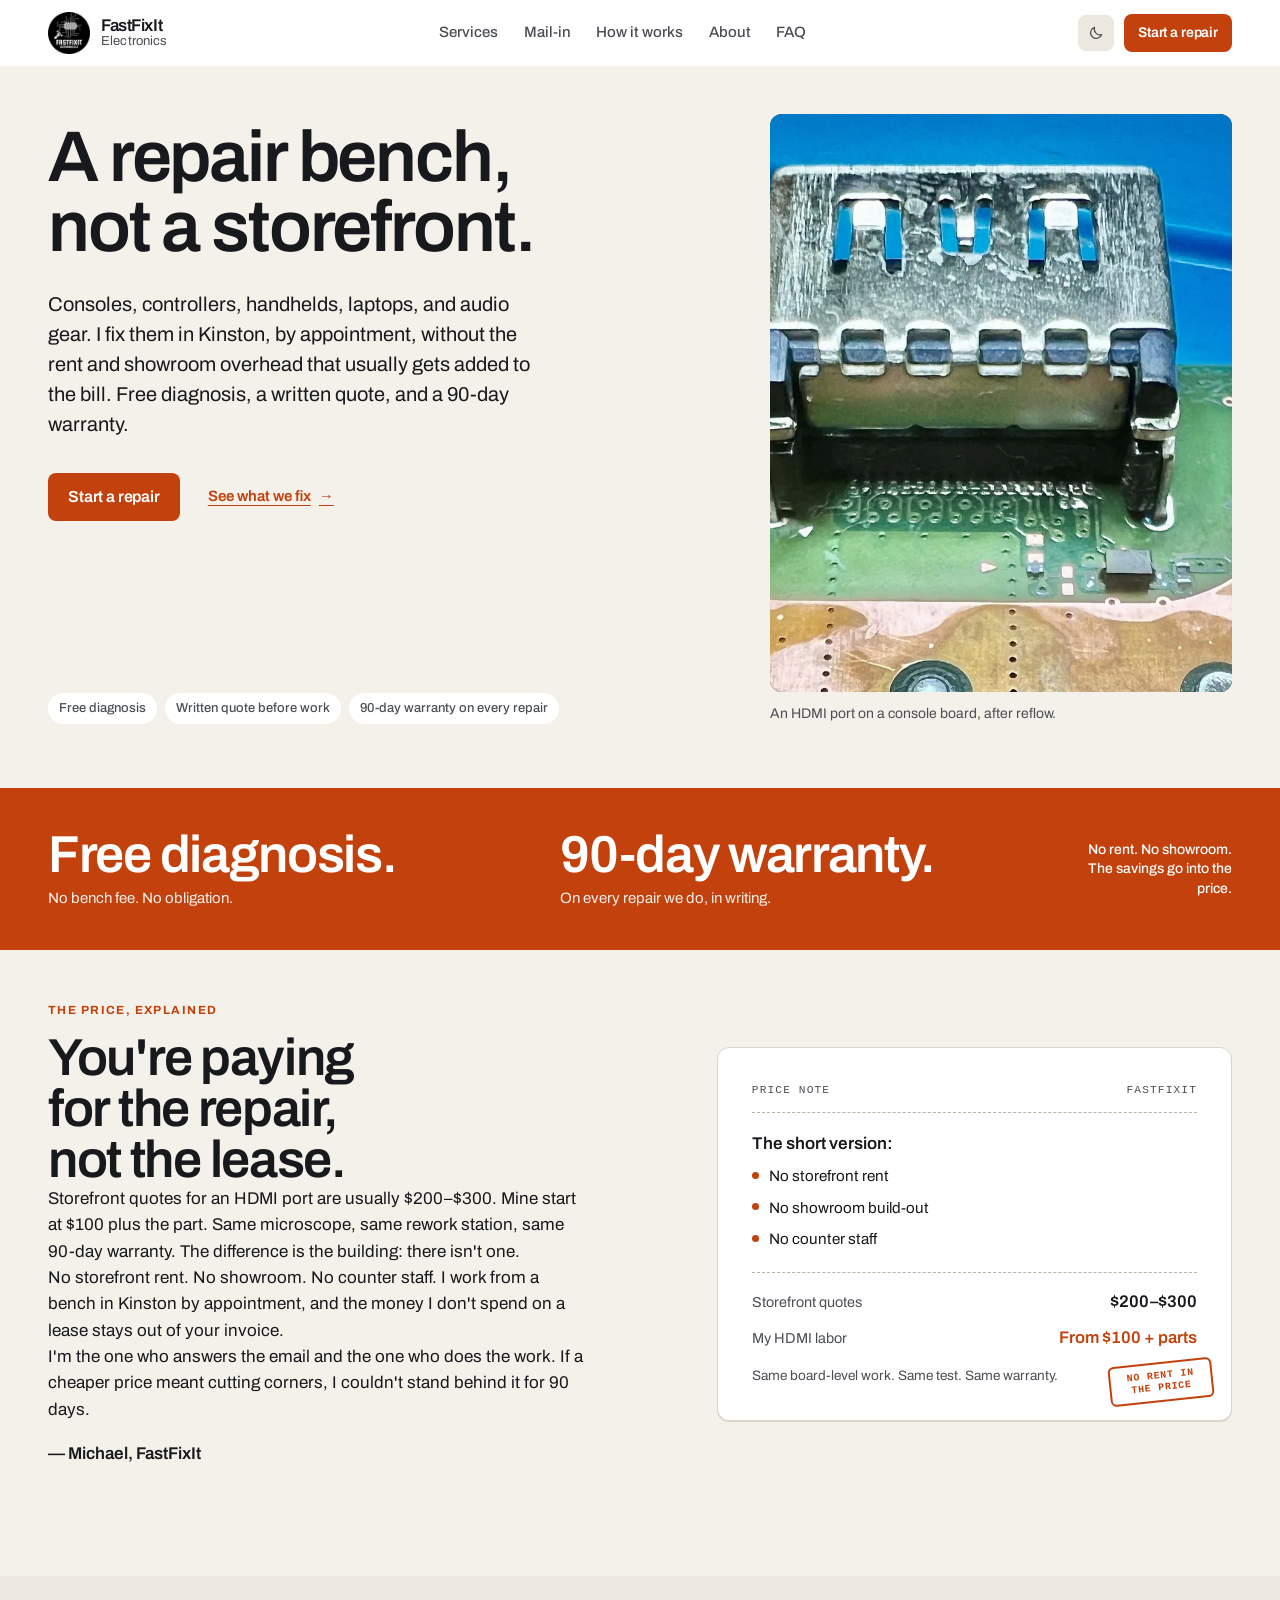
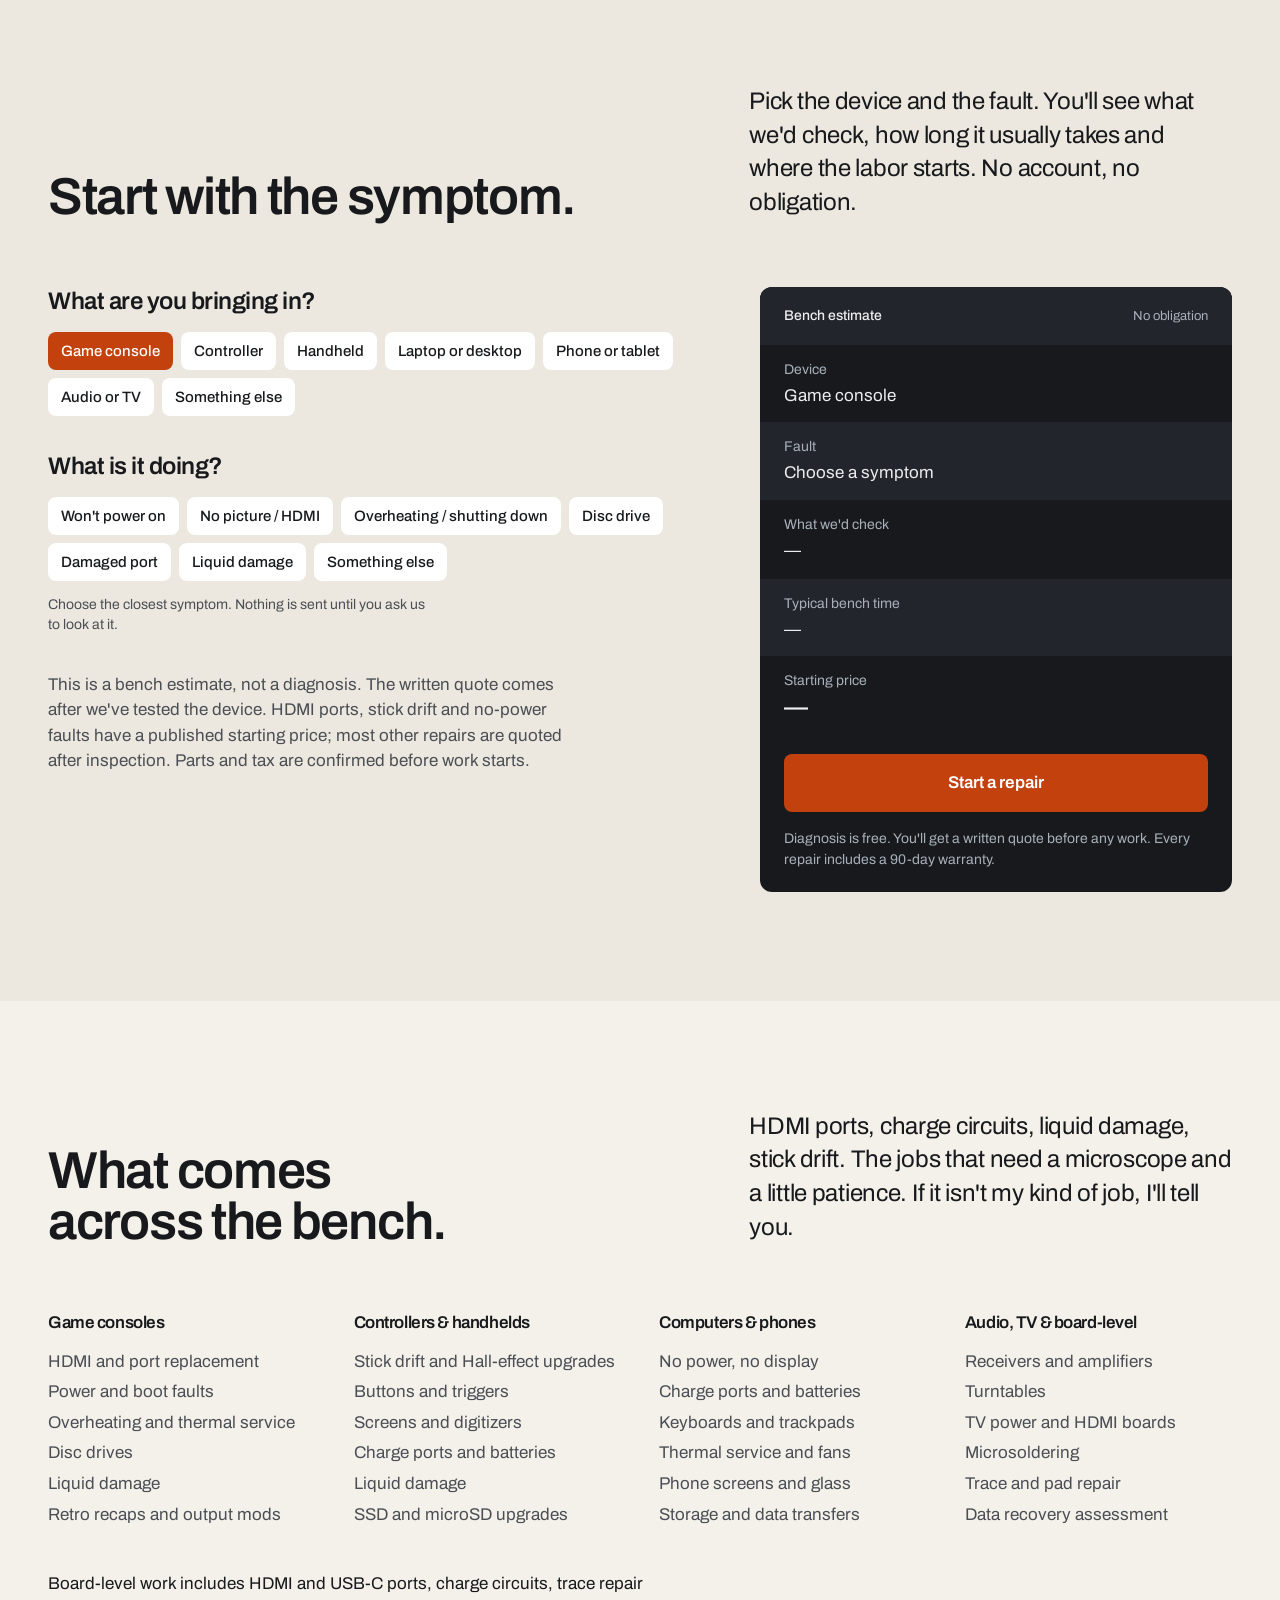
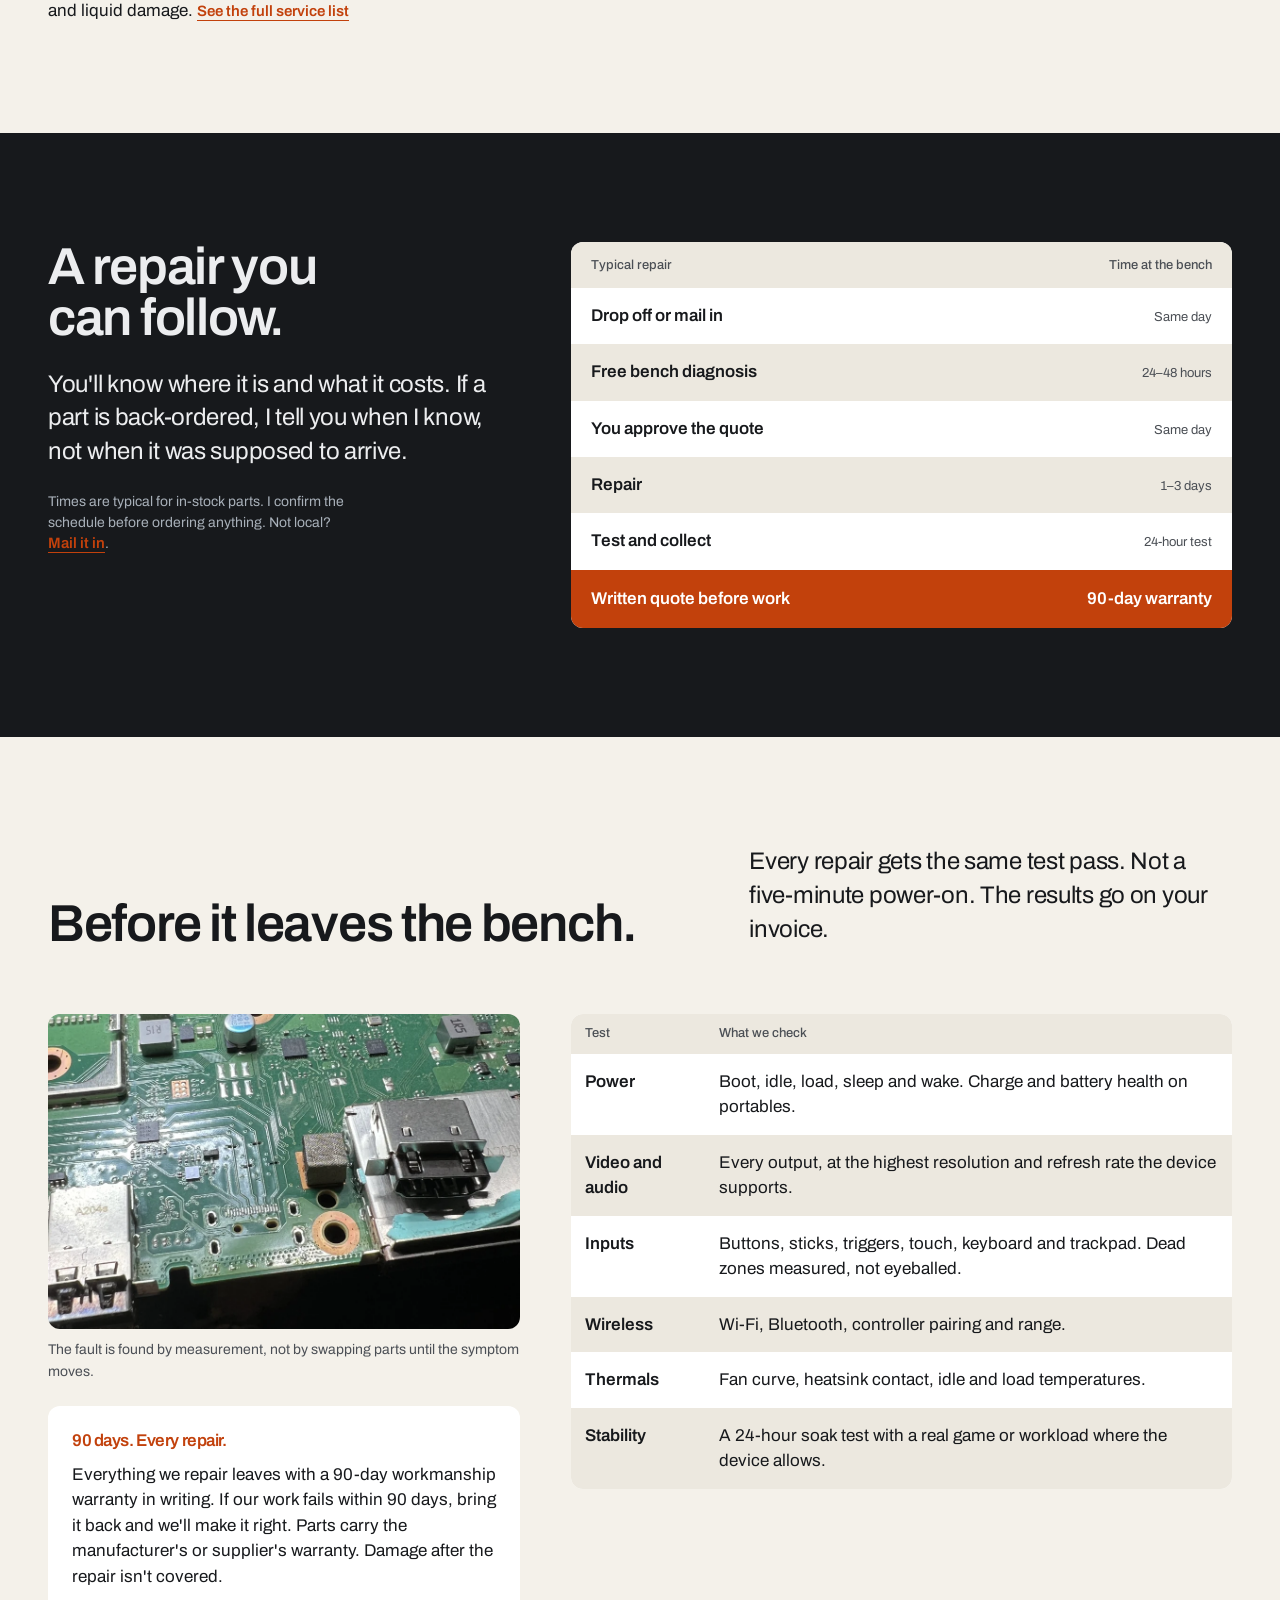
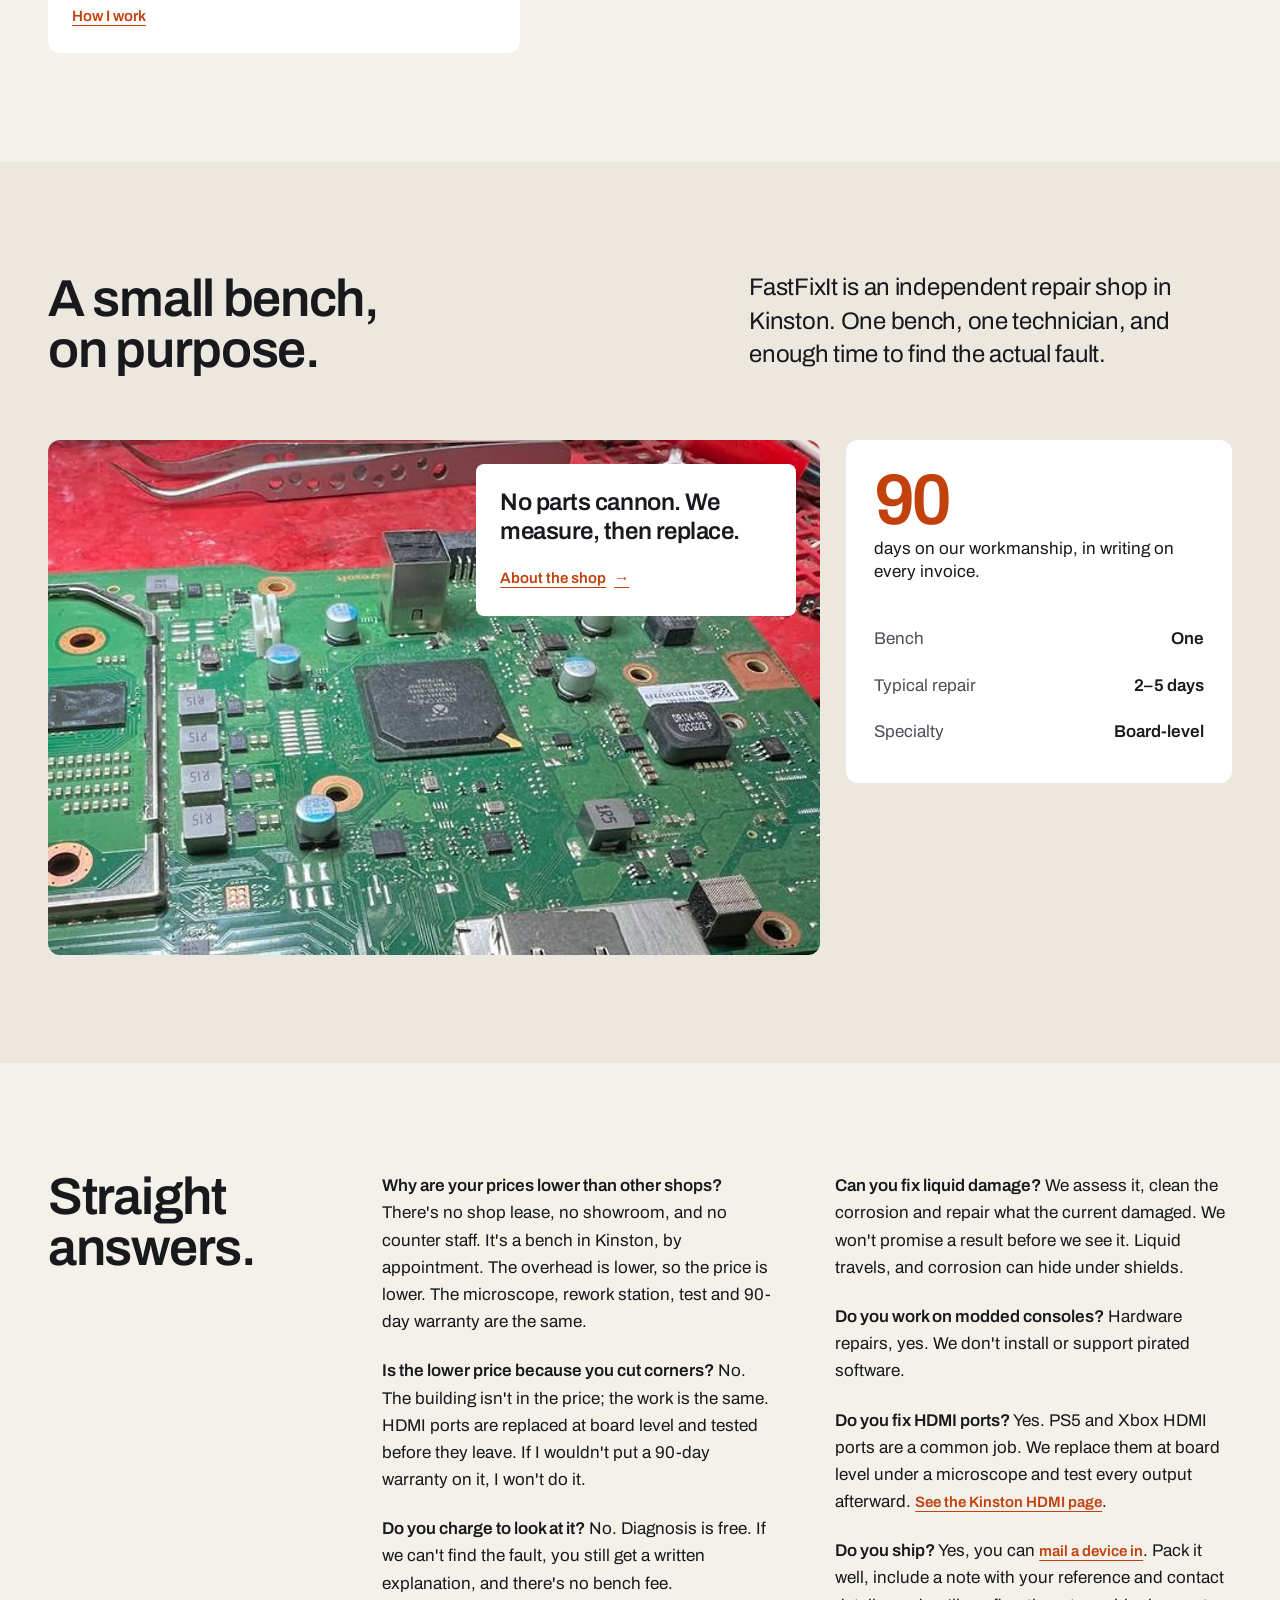
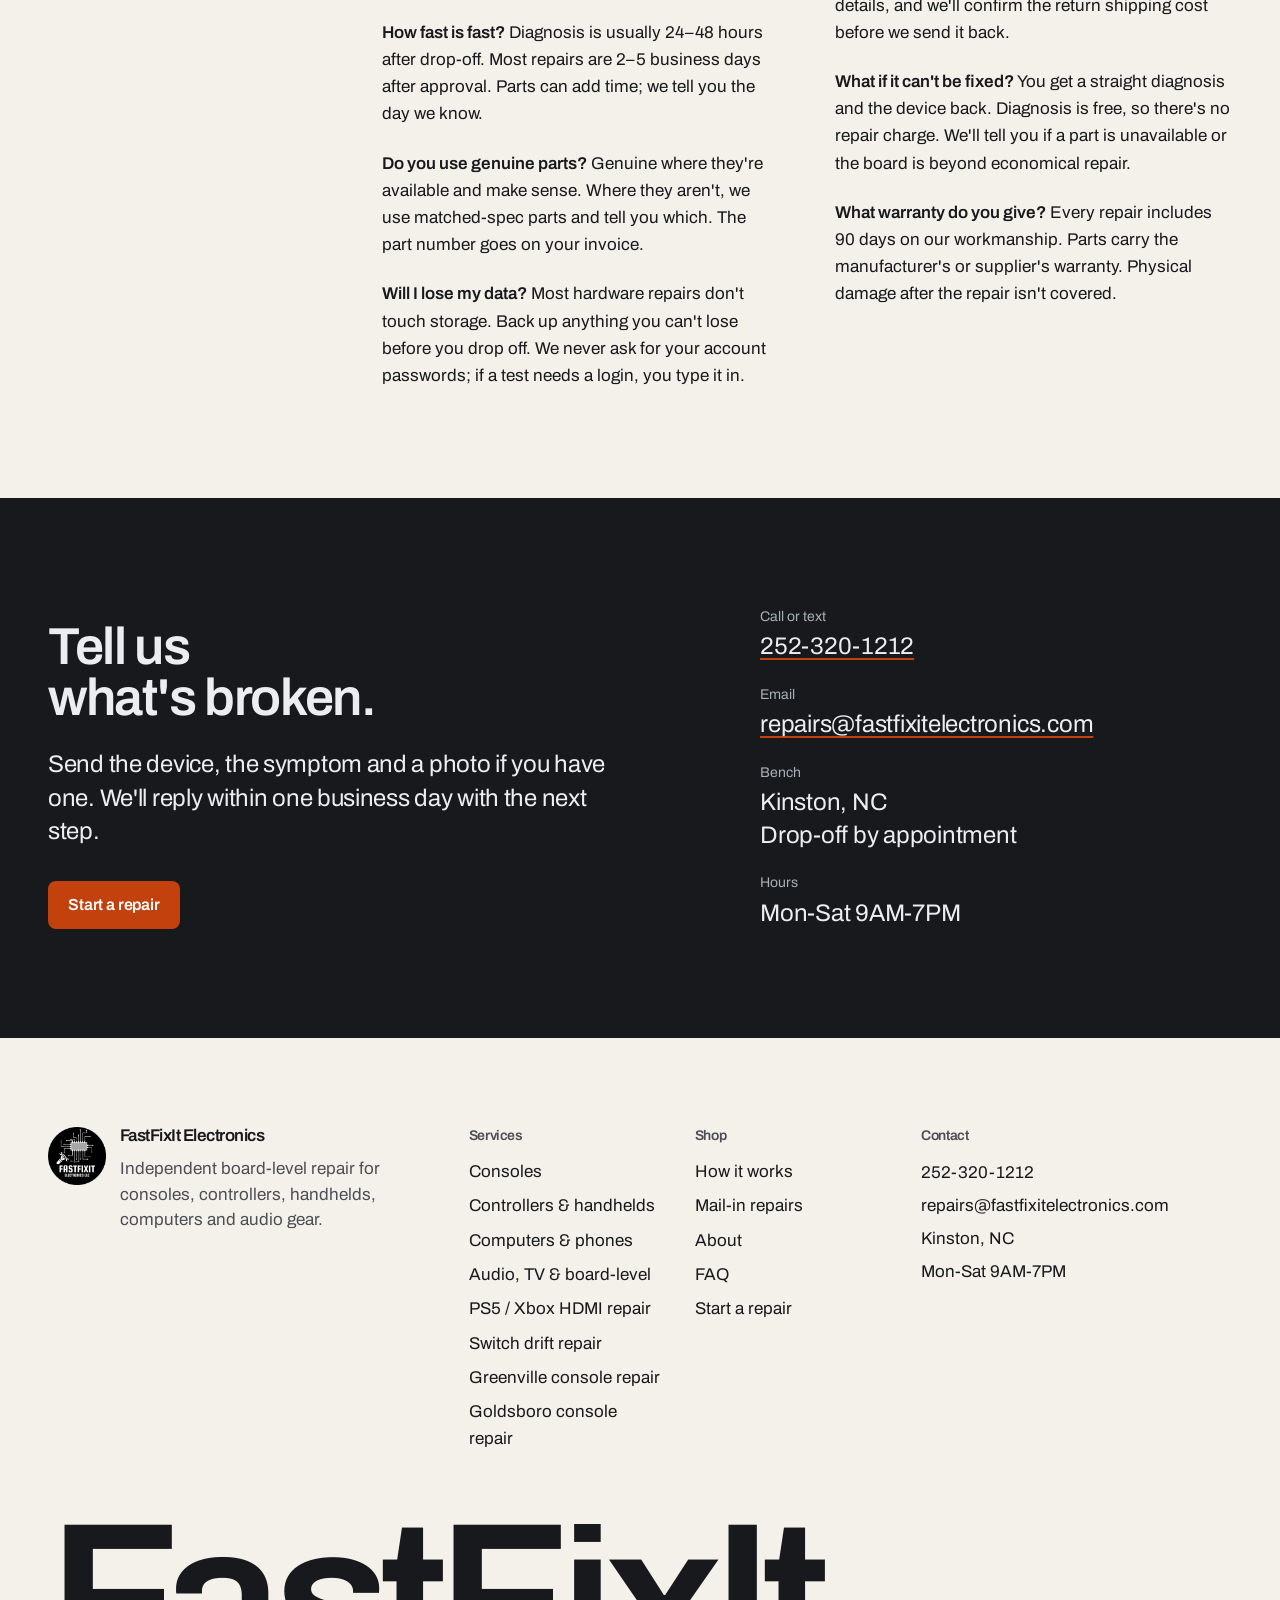
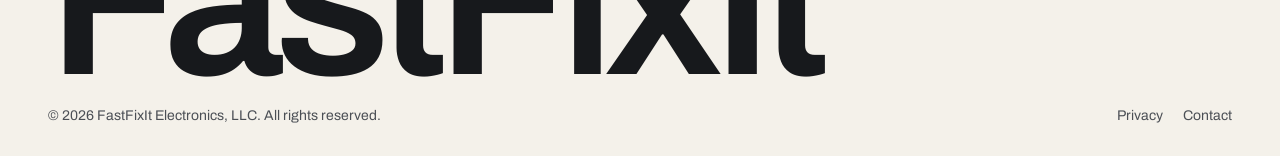
==== commit 409881ea: "Vary the lower-overhead copy across pages" ====
--- a/index.html
+++ b/index.html
@@ -117,7 +117,7 @@
             "name": "Why are your prices lower than other shops?",
             "acceptedAnswer": {
               "@type": "Answer",
-              "text": "No storefront rent, no showroom, no counter staff. It's a bench in Kinston, by appointment. The overhead is lower, so the price is lower. The microscope, rework station, test and 90-day warranty are the same."
+              "text": "There's no shop lease, no showroom, and no counter staff. It's a bench in Kinston, by appointment. The overhead is lower, so the price is lower. The microscope, rework station, test and 90-day warranty are the same."
             }
           },
           {
@@ -505,7 +505,7 @@
           <h2>Straight answers.</h2>
         </div>
         <div class="faq-cols" data-reveal>
-          <p><strong>Why are your prices lower than other shops?</strong> No storefront rent, no showroom, no counter staff. It's a bench in Kinston, by appointment. The overhead is lower, so the price is lower. The microscope, rework station, test and 90-day warranty are the same.</p>
+          <p><strong>Why are your prices lower than other shops?</strong> There's no shop lease, no showroom, and no counter staff. It's a bench in Kinston, by appointment. The overhead is lower, so the price is lower. The microscope, rework station, test and 90-day warranty are the same.</p>
           <p><strong>Is the lower price because you cut corners?</strong> No. The building isn't in the price; the work is the same. HDMI ports are replaced at board level and tested before they leave. If I wouldn't put a 90-day warranty on it, I won't do it.</p>
           <p><strong>Do you charge to look at it?</strong> No. Diagnosis is free. If we can't find the fault, you still get a written explanation, and there's no bench fee.</p>
           <p><strong>How fast is fast?</strong> Diagnosis is usually 24–48 hours after drop-off. Most repairs are 2–5 business days after approval. Parts can add time; we tell you the day we know.</p>
